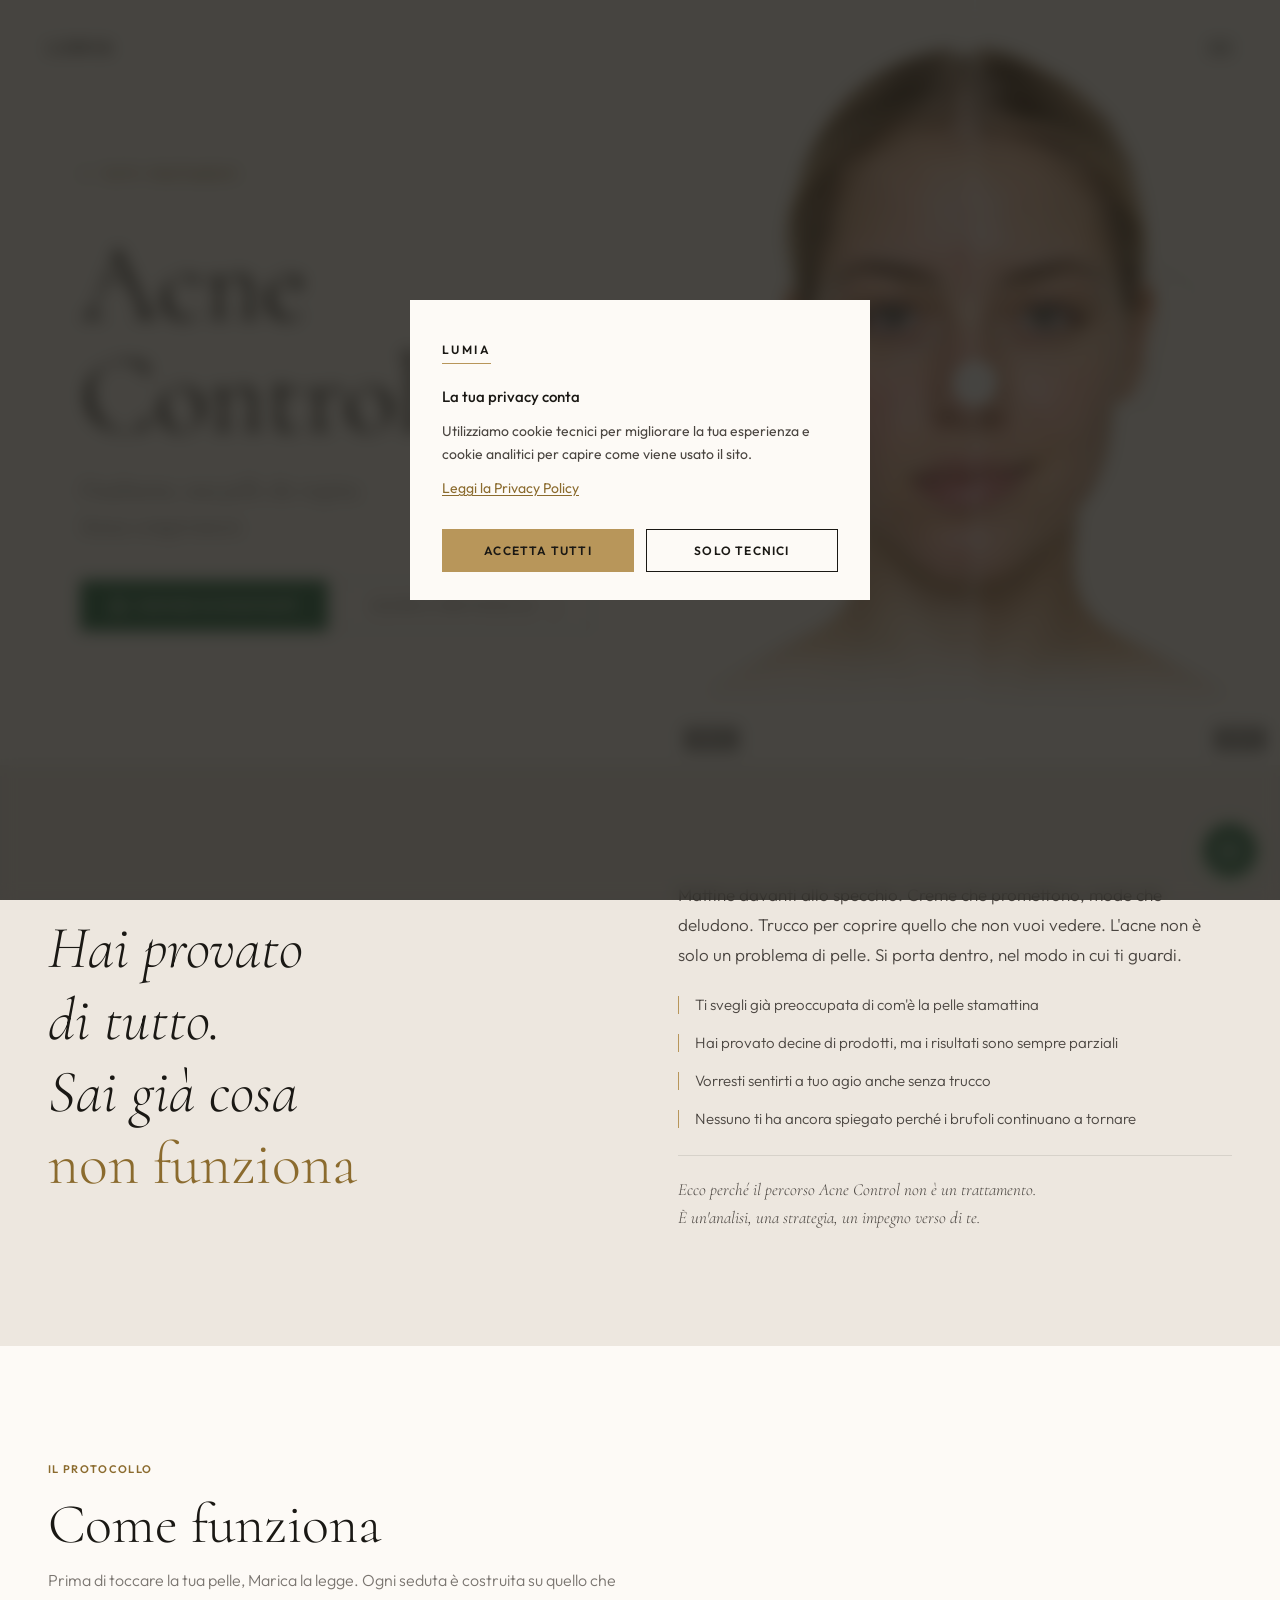
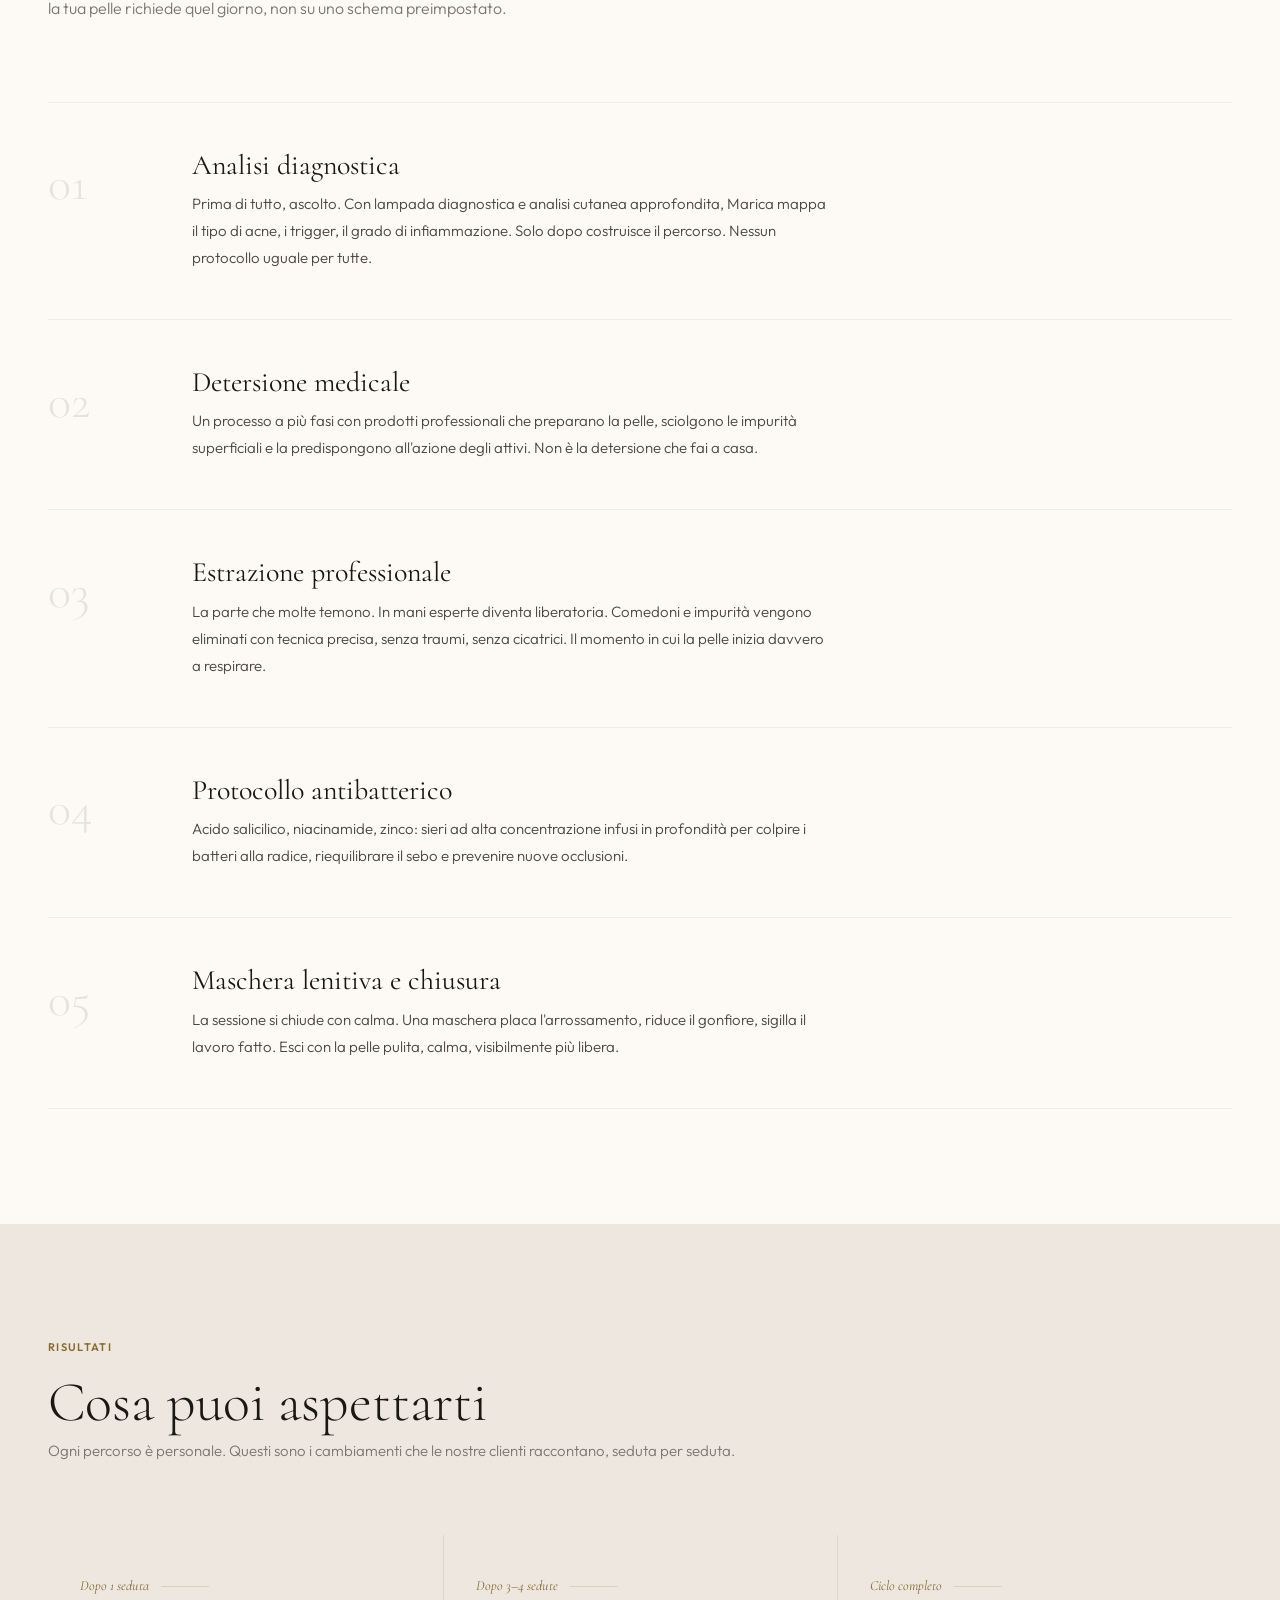
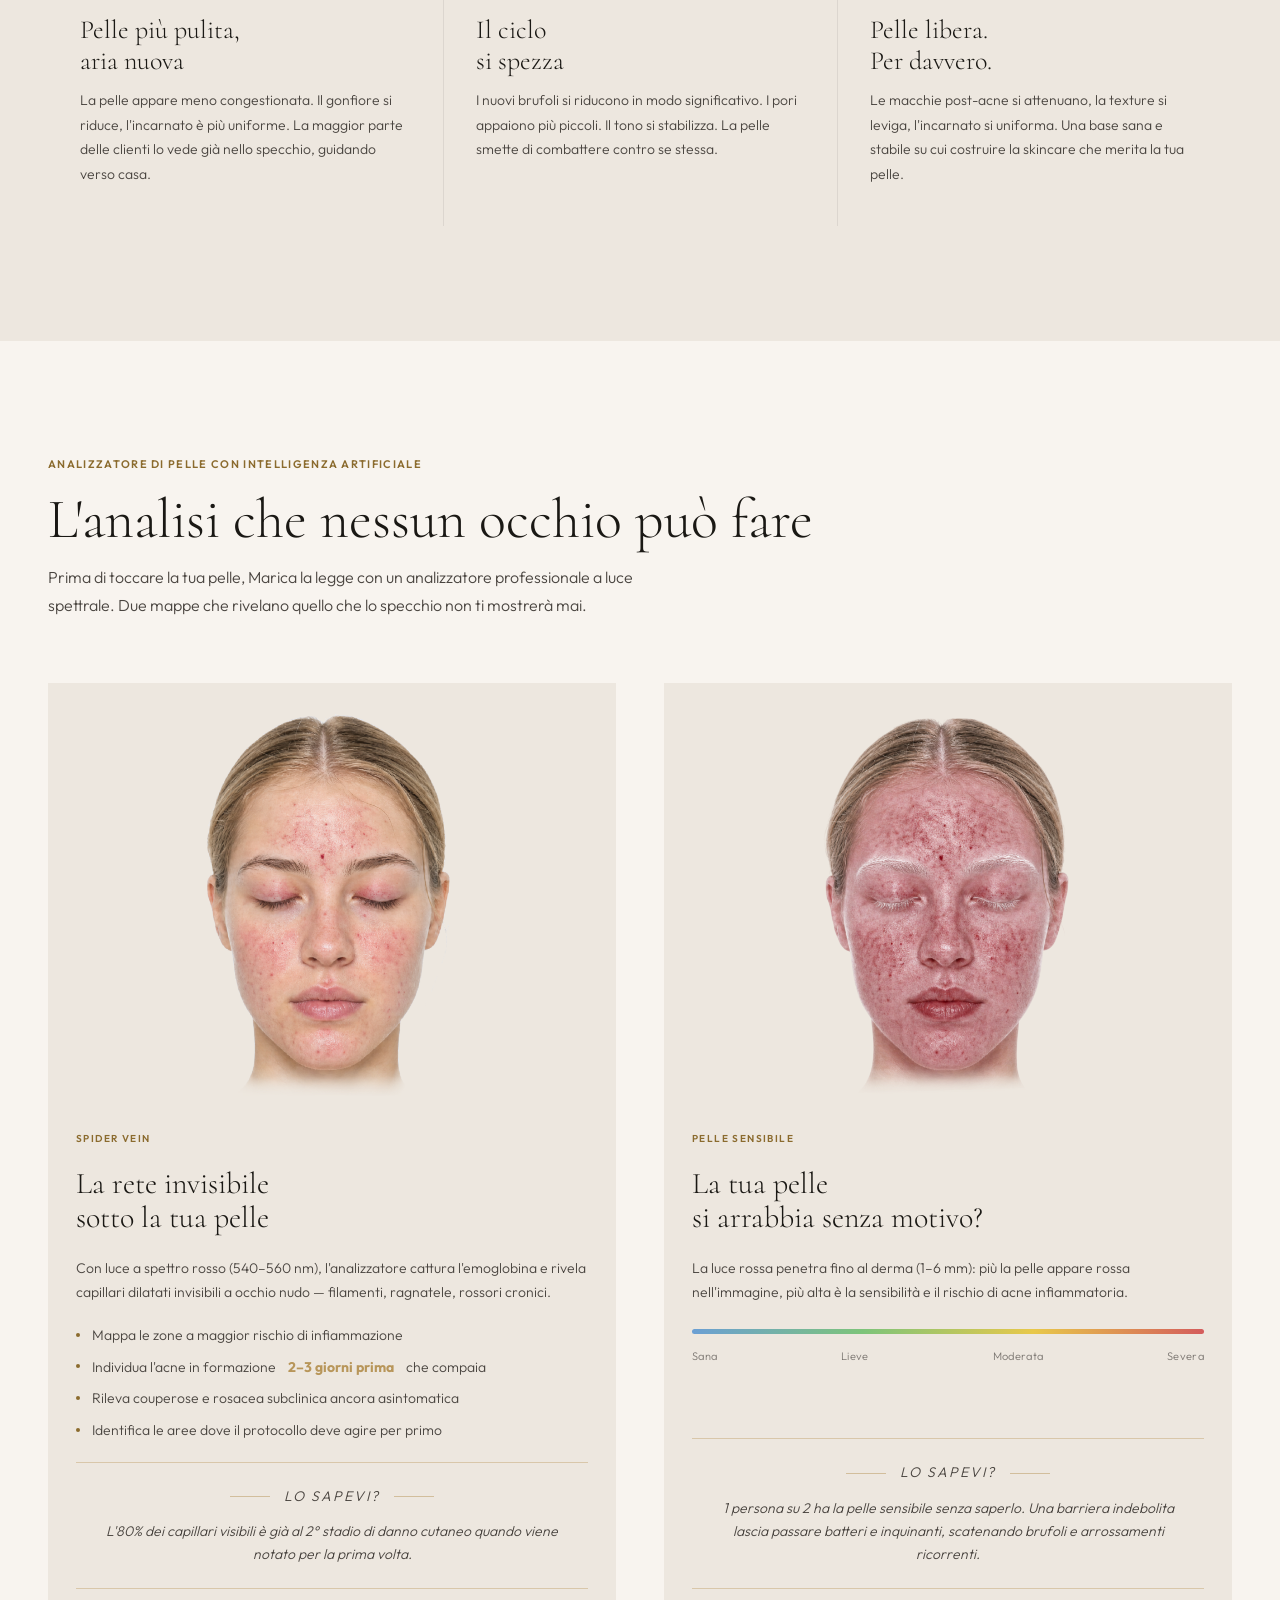
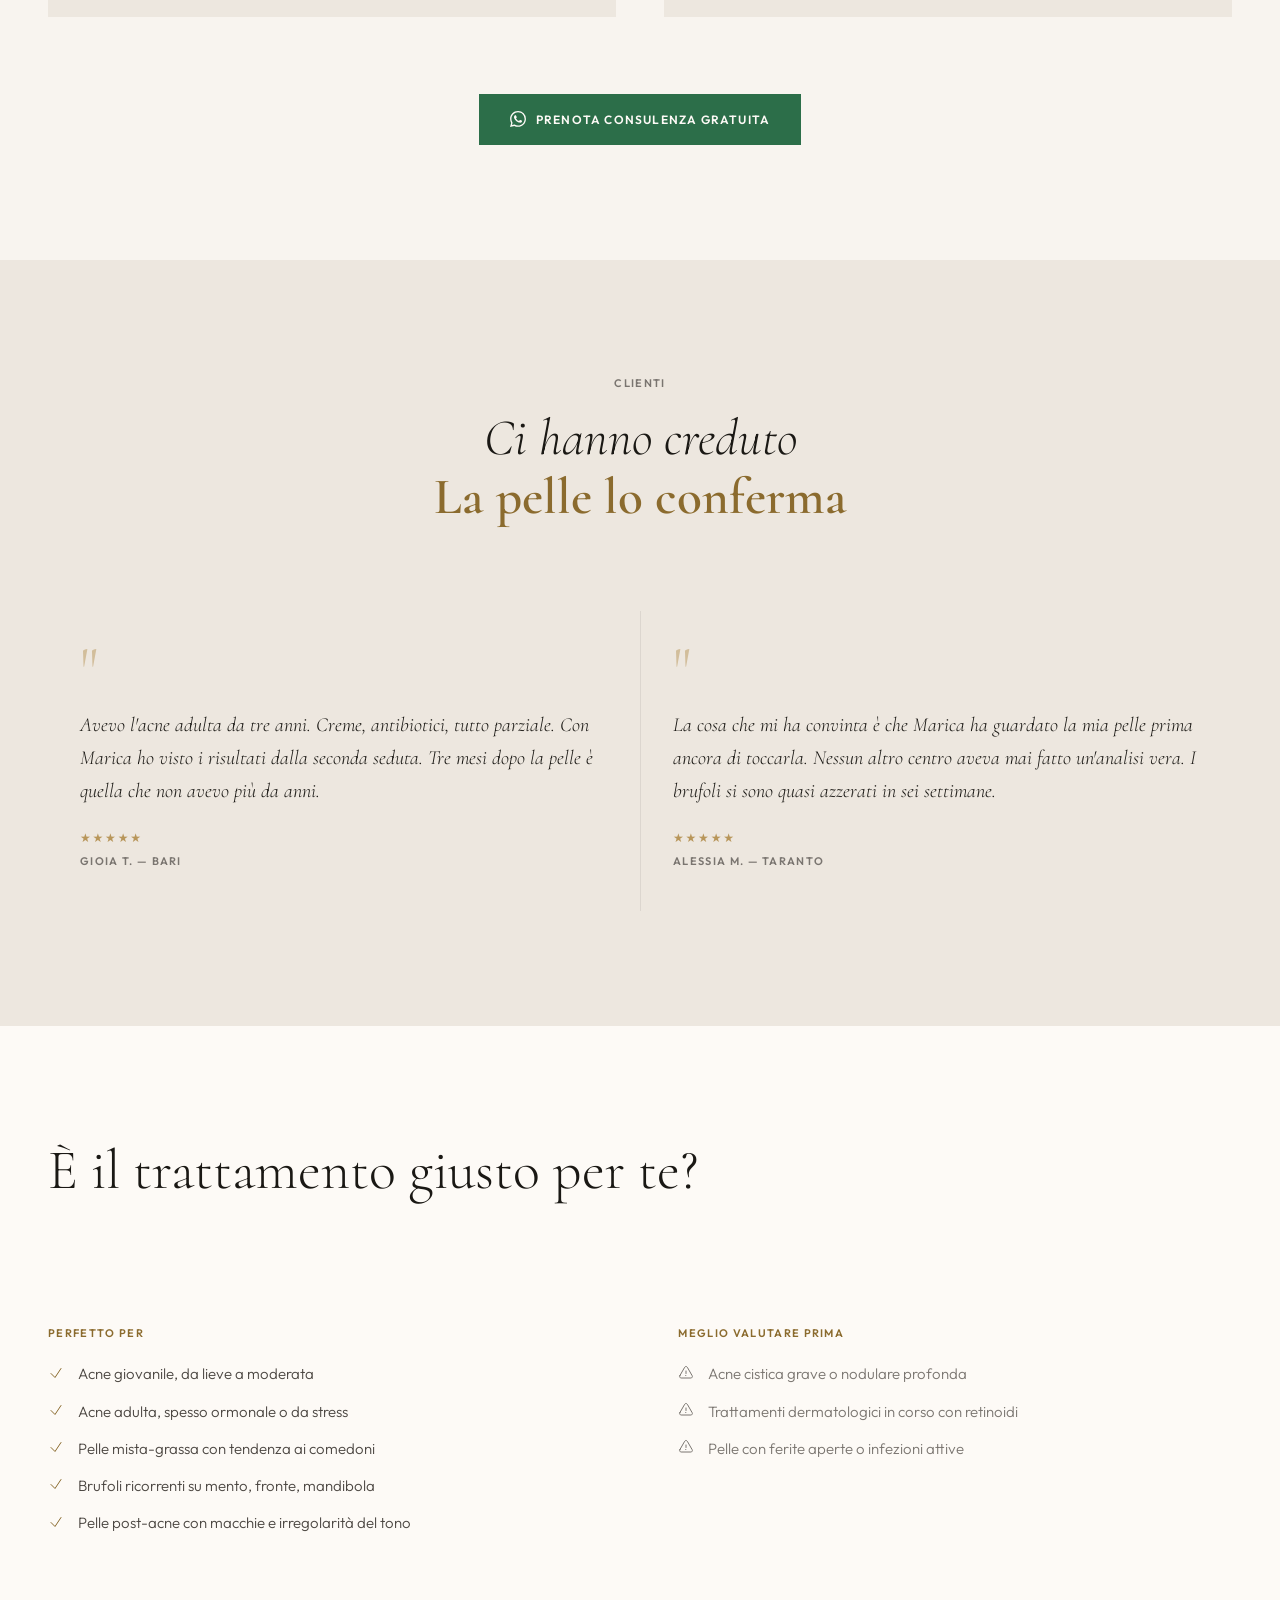
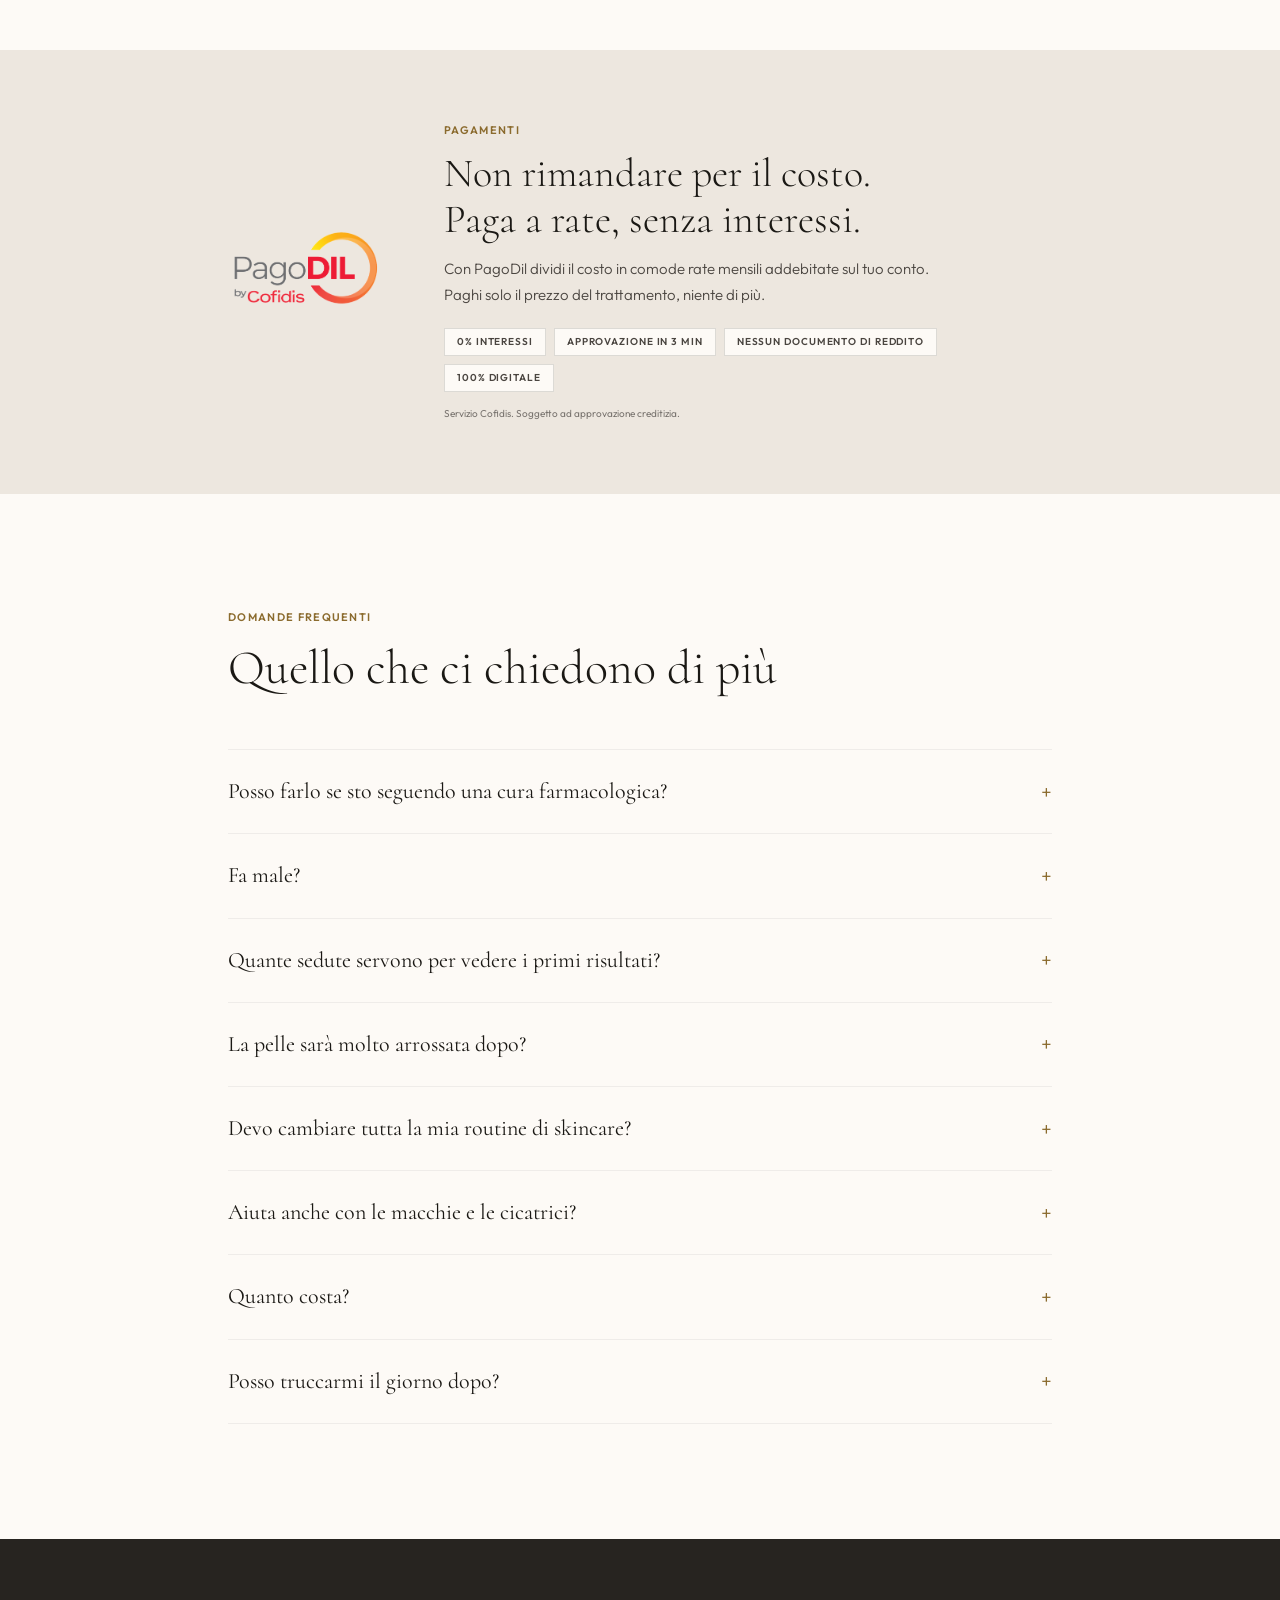
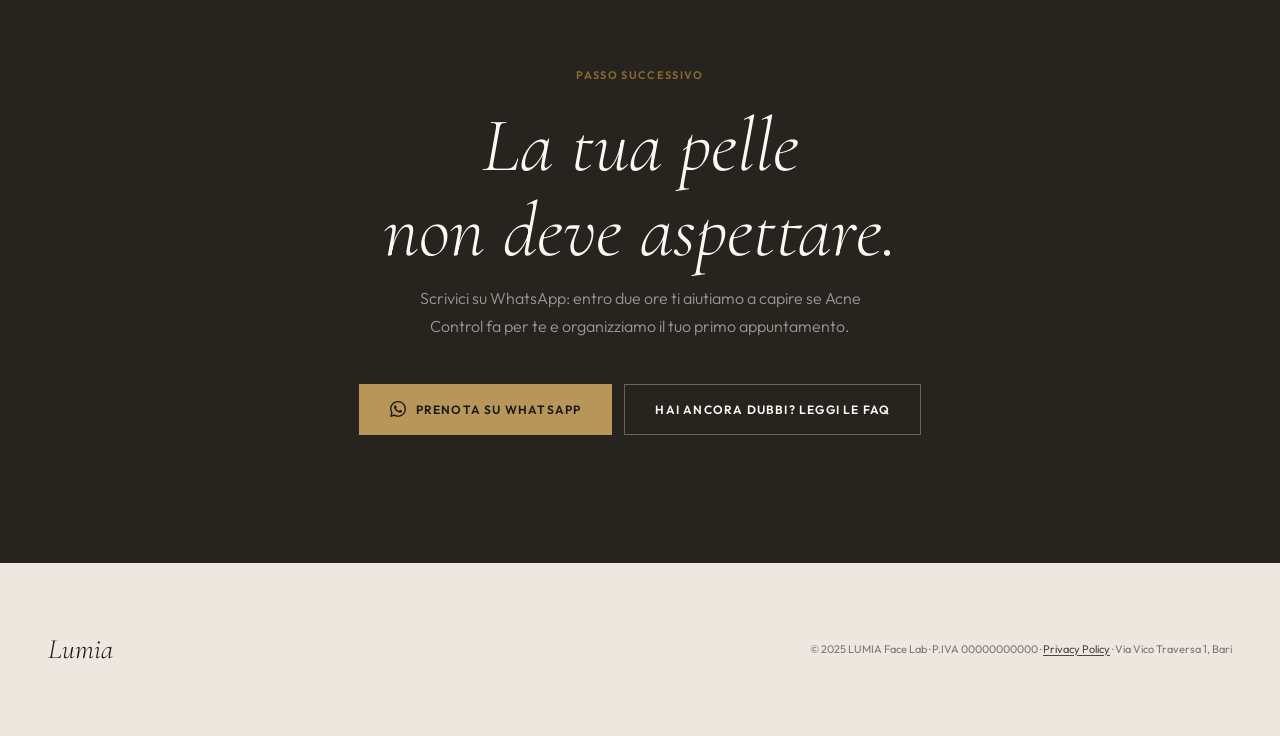
==== acne-control.html @ 81811533 "Initial commit — sito bySkin Bari Pagine HTML trattamenti, home e immagini produzione." ====
<!DOCTYPE html>
<html lang="it">
<head>
  <meta charset="UTF-8">
  <meta name="viewport" content="width=device-width, initial-scale=1.0">
  <title>Acne Control — LUMIA Face Lab · Bari</title>
  <meta name="description" content="Il protocollo Acne Control di LUMIA Face Lab a Bari: analisi diagnostica, pulizia medicale profonda, protocollo antibatterico personalizzato. Risultati visibili dalla prima seduta.">

  <link rel="preconnect" href="https://fonts.googleapis.com">
  <link rel="preconnect" href="https://fonts.gstatic.com" crossorigin>
  <link href="https://fonts.googleapis.com/css2?family=Cormorant:ital,wght@0,300;0,400;0,600;1,300;1,400;1,600&family=Outfit:wght@300;400;500;600&display=swap" rel="stylesheet">

  <style>
  :root {
    --gold:       #B8965A;
    --gold-deep:  #8B6B2E;
    --gold-pale:  #E8D5B0;
    --gold-mist:  rgba(184,150,90,.08);
    --cream:      #F8F4EF;
    --cream-warm: #EDE7DF;
    --surface:    #FDFAF6;
    --ink:        #1A1814;
    --ink-soft:   #4A4540;
    --ink-muted:  #7A7570;
    --dark:       #272420;
    --dark-lift:  #302C28;
    --f-display: 'Cormorant', Georgia, 'Times New Roman', serif;
    --f-body:    'Outfit', system-ui, -apple-system, sans-serif;
    --ease:     cubic-bezier(.16,1,.3,1);
    --fast:     180ms;
    --base:     380ms;
    --slow:     680ms;
    --max-w:  1400px;
    --pad-x:  clamp(1.25rem, 5vw, 3rem);
    --pad-y:  clamp(4rem, 9vw, 8rem);
  }

  *, *::before, *::after { margin:0; padding:0; box-sizing:border-box; }
  html { scroll-behavior: smooth; font-optical-sizing: auto; }
  body {
    font-family: var(--f-body);
    font-weight: 400;
    color: var(--ink);
    background: var(--cream);
    line-height: 1.6;
    overflow-x: hidden;
    -webkit-font-smoothing: antialiased;
  }
  body.no-scroll { overflow: hidden; }
  img { max-width: 100%; display: block; }
  a   { color: inherit; text-decoration: none; }
  button { font-family: inherit; cursor: pointer; border: none; background: none; }
  h1,h2,h3,h4 { font-family: var(--f-display); font-weight: 300; line-height: 1.05; text-wrap: balance; }

  .label {
    font-family: var(--f-body);
    font-size: .6875rem; font-weight: 600;
    letter-spacing: .12em; text-transform: uppercase;
    color: var(--ink-muted);
  }
  .label--gold { color: var(--gold-deep); }

  .container { width: 100%; max-width: var(--max-w); margin: 0 auto; padding: 0 var(--pad-x); }
  .container--narrow { max-width: 920px; }
  .section { padding: var(--pad-y) 0; }

  /* BUTTONS */
  .btn {
    display: inline-flex; align-items: center; gap: .625rem;
    font-family: var(--f-body); font-size: .75rem; font-weight: 600;
    letter-spacing: .1em; text-transform: uppercase;
    padding: .9375rem 1.875rem;
    cursor: pointer; white-space: nowrap;
    transition: background var(--base) var(--ease), color var(--base) var(--ease),
      border-color var(--base) var(--ease), transform var(--fast);
  }
  .btn:active { transform: scale(.97); }
  .btn--primary { background: var(--gold); color: var(--ink); border: 1px solid var(--gold); }
  .btn--primary:hover { background: var(--gold-deep); border-color: var(--gold-deep); }
  .btn--forest { background: #2c6e49; color: var(--surface); border: 1px solid #2c6e49; }
  .btn--forest:hover { background: #243830; border-color: #243830; }
  .btn--outline { background: transparent; color: var(--ink); border: 1px solid var(--ink); }
  .btn--outline:hover { background: var(--ink); color: var(--surface); }
  .btn--ghost-dark { background: transparent; color: var(--surface); border: 1px solid rgba(253,250,246,.3); }
  .btn--ghost-dark:hover { border-color: var(--surface); background: rgba(253,250,246,.1); }
  .btn--text { background: none; border: 1px solid rgba(26,24,20,.18); color: var(--ink-muted); }
  .btn--text:hover { color: var(--ink); border-color: rgba(26,24,20,.35); }
  .btn--text svg { stroke: currentColor; fill: none; }
  .btn svg { width: 1rem; height: 1rem; flex-shrink: 0; fill: currentColor; }

  /* SKIP LINK */
  .skip-link {
    position: absolute; top: -100%; left: 1rem;
    background: var(--ink); color: var(--surface);
    padding: .5rem 1rem; font-size: .875rem;
    z-index: 9999; transition: top var(--fast);
  }
  .skip-link:focus { top: 1rem; }

  /* COOKIE */
  .cookie-overlay {
    position: fixed; inset: 0;
    background: rgba(26,24,20,.8);
    backdrop-filter: blur(8px); -webkit-backdrop-filter: blur(8px);
    z-index: 99999;
    display: flex; align-items: flex-end; justify-content: center;
    padding: 1.5rem;
    transition: opacity var(--slow) var(--ease), visibility var(--slow);
  }
  @media (min-width: 640px) { .cookie-overlay { align-items: center; } }
  .cookie-overlay.hidden { opacity: 0; visibility: hidden; pointer-events: none; }
  .cookie-modal {
    background: var(--surface); max-width: 460px; width: 100%;
    padding: 2.25rem 2rem 1.75rem;
    animation: slideUp .5s var(--ease) both;
  }
  @keyframes slideUp {
    from { opacity:0; transform:translateY(1.5rem); }
    to   { opacity:1; transform:translateY(0); }
  }
  .cookie-modal-brand {
    font-family: var(--f-body); font-size: .75rem; font-weight: 600;
    letter-spacing: .2em; text-transform: uppercase;
    display: inline-block; border-bottom: 1px solid var(--gold);
    padding-bottom: .25rem; margin-bottom: 1.25rem;
  }
  .cookie-modal p { font-size: .875rem; color: var(--ink-soft); line-height: 1.7; margin-bottom: .625rem; }
  .cookie-modal a { color: var(--gold-deep); text-decoration: underline; text-underline-offset: 2px; }
  .cookie-actions { display: flex; gap: .75rem; margin-top: 1.75rem; }
  .cookie-actions .btn { flex: 1; justify-content: center; padding: .8125rem 1rem; }

  /* NAV */
  .site-nav {
    position: fixed; top: 0; left: 0; right: 0; z-index: 900;
    padding: 1.75rem 0;
    transition: background var(--base) var(--ease), padding var(--base) var(--ease), box-shadow var(--base) var(--ease);
  }
  .site-nav.scrolled {
    background: rgba(248,244,239,.96);
    backdrop-filter: blur(14px); -webkit-backdrop-filter: blur(14px);
    padding: 1.125rem 0;
    box-shadow: 0 1px 0 rgba(26,24,20,.07);
  }
  .nav-inner { display: flex; align-items: center; justify-content: space-between; }
  .nav-logo {
    font-family: var(--f-body); font-size: 1rem; font-weight: 600;
    letter-spacing: .22em; text-transform: uppercase; color: var(--ink);
    transition: opacity var(--fast);
  }
  .nav-logo:hover { opacity: .65; }
  .nav-toggle {
    display: flex; flex-direction: column; justify-content: center;
    gap: 5px; width: 2.5rem; height: 2.5rem;
    padding: .5rem; margin-right: -.5rem;
    -webkit-tap-highlight-color: transparent;
  }
  .nav-toggle span {
    display: block; width: 1.5rem; height: 1.5px; background: var(--ink);
    transition: transform var(--base) var(--ease), opacity var(--fast);
    transform-origin: center;
  }
  .nav-toggle[aria-expanded="true"] span:nth-child(1) { transform: translateY(6.5px) rotate(45deg); }
  .nav-toggle[aria-expanded="true"] span:nth-child(2) { opacity:0; transform: scaleX(0); }
  .nav-toggle[aria-expanded="true"] span:nth-child(3) { transform: translateY(-6.5px) rotate(-45deg); }

  .nav-menu {
    position: fixed; inset: 0; background: var(--dark); z-index: 800;
    display: flex; flex-direction: column; justify-content: center;
    padding: var(--pad-x);
    opacity: 0; visibility: hidden; pointer-events: none;
    transition: opacity var(--base) var(--ease), visibility var(--base);
  }
  .nav-menu.open { opacity: 1; visibility: visible; pointer-events: auto; }
  .nav-menu-list {
    list-style: none; display: flex; flex-direction: column;
    gap: clamp(1rem, 3vh, 1.75rem); margin-bottom: clamp(2rem, 5vh, 3rem);
  }
  .nav-menu-list a {
    font-family: var(--f-display); font-size: clamp(2.25rem, 7vw, 4rem);
    font-weight: 300; font-style: italic; color: var(--surface);
    transition: color var(--fast); display: inline-block;
  }
  .nav-menu-list a:hover { color: var(--gold); }
  .nav-menu-footer { display: flex; flex-direction: column; gap: 1rem; }
  .nav-contact-info { font-size: .75rem; color: rgba(253,250,246,.45); letter-spacing: .05em; }

  /* ── HERO ── */
  .treatment-hero {
    display: grid; grid-template-columns: 1fr;
    min-height: 100svh;
  }
  @media (min-width: 900px) {
    .treatment-hero { grid-template-columns: 1fr 1.3fr; min-height: 85svh; }
  }

  .hero-text {
    display: flex; flex-direction: column; justify-content: flex-end;
    padding: calc(5rem + var(--pad-x)) var(--pad-x) clamp(3rem, 7vw, 5rem);
    background: var(--cream);
  }
  @media (min-width: 900px) {
    .hero-text {
      justify-content: center;
      padding: 7rem clamp(2rem, 6vw, 5rem) 5rem clamp(2rem, 7vw, 5rem);
    }
  }

  .hero-back {
    display: inline-flex; align-items: center; gap: .5rem;
    font-size: .6875rem; font-weight: 600; letter-spacing: .1em; text-transform: uppercase;
    color: var(--gold-deep); margin-bottom: clamp(2rem, 5vh, 3.5rem);
    transition: gap var(--base) var(--ease);
  }
  .hero-back:hover { gap: .875rem; }
  .hero-back svg { width: .875rem; height: .875rem; }

  .hero-num {
    font-family: var(--f-display); font-size: clamp(5rem, 12vw, 9rem);
    font-weight: 300; color: rgba(26,24,20,.04); line-height: 1;
    margin-bottom: -.5rem; margin-left: -.08em;
    user-select: none; pointer-events: none;
  }

  .hero-tag {
    font-size: .6875rem; font-weight: 600; letter-spacing: .12em; text-transform: uppercase;
    color: var(--gold-deep); margin-bottom: .875rem;
  }

  .hero-title {
    font-family: var(--f-display); font-size: clamp(3.5rem, 9vw, 7rem);
    font-weight: 300; color: var(--ink); line-height: 1; margin-bottom: 1.25rem;
  }

  .hero-tagline {
    font-family: var(--f-display); font-size: clamp(1.125rem, 2.5vw, 1.5rem);
    font-weight: 300; font-style: italic; color: var(--ink-soft);
    line-height: 1.5; max-width: 36ch; margin-bottom: 2.25rem;
  }

  .hero-actions { display: flex; gap: .75rem; flex-wrap: wrap; align-items: center; }
  @media (min-width: 480px) { .hero-actions { flex-wrap: nowrap; } }

  .hero-img { position: relative; overflow: hidden; min-height: 55vw; background: var(--cream); }
  @media (min-width: 900px) { .hero-img { min-height: unset; } }

  /* ── BEFORE/AFTER SLIDER ── */
  .ba-slider {
    position: absolute; inset: 0;
    overflow: hidden; cursor: col-resize;
    user-select: none; -webkit-user-select: none;
  }
  .ba-img {
    position: absolute; top: 0; bottom: 0; left: 0;
    width: 100%; height: 100%;
    object-fit: cover; object-position: center center;
    pointer-events: none; display: block;
  }
  .ba-after-wrap {
    position: absolute; top: 0; right: 0; bottom: 0;
    left: 50%; overflow: hidden; z-index: 2;
  }
  .ba-after-img {
    position: absolute; top: 0; right: 0; bottom: 0;
    height: 100%; width: var(--ba-w, 100%);
    object-fit: cover; object-position: center center;
    pointer-events: none; display: block; max-width: none;
  }
  .ba-handle {
    position: absolute; top: 0; bottom: 0; left: 50%;
    transform: translateX(-50%);
    width: 2px; background: white; z-index: 3;
    display: flex; align-items: center; justify-content: center;
  }
  .ba-handle-btn {
    width: 44px; height: 44px; background: white; border-radius: 50%;
    display: flex; align-items: center; justify-content: center;
    box-shadow: 0 2px 10px rgba(0,0,0,.25); gap: 1px; flex-shrink: 0;
  }
  .ba-handle-btn svg { width: 13px; height: 13px; color: var(--ink); stroke: currentColor; fill: none; }
  .ba-labels {
    position: absolute; bottom: 14px; left: 0; right: 0;
    display: flex; justify-content: space-between;
    padding: 0 14px; z-index: 4; pointer-events: none;
  }
  .ba-label {
    font-family: var(--f-body); font-size: .625rem; font-weight: 600;
    letter-spacing: .12em; text-transform: uppercase;
    color: white; background: rgba(26,24,20,.45);
    padding: 4px 9px; backdrop-filter: blur(4px);
  }

  /* ── EMPATIA ── */
  .empatia { background: var(--cream-warm); padding: var(--pad-y) 0; }
  .empatia-inner {
    display: grid; grid-template-columns: 1fr;
    gap: clamp(2.5rem, 6vw, 5rem); align-items: center;
  }
  @media (min-width: 900px) { .empatia-inner { grid-template-columns: 1fr 1fr; } }

  .empatia-quote {
    font-family: var(--f-display); font-size: clamp(2rem, 5vw, 3.75rem);
    font-weight: 300; font-style: italic; color: var(--ink); line-height: 1.2;
  }
  .empatia-quote em { font-style: normal; color: var(--gold-deep); }

  .empatia-right { display: flex; flex-direction: column; gap: 1.5rem; }

  .empatia-intro {
    font-size: 1.0625rem; font-weight: 300;
    color: var(--ink-soft); line-height: 1.75;
  }

  .empatia-list { list-style: none; display: flex; flex-direction: column; gap: .875rem; }
  .empatia-list li {
    display: flex; align-items: flex-start; gap: 1rem;
    font-size: .9375rem; font-weight: 300; color: var(--ink-soft); line-height: 1.6;
  }
  .empatia-list li::before {
    content: ''; flex-shrink: 0; width: 1px; height: 1.2em;
    background: var(--gold); margin-top: .2em;
  }

  .empatia-bridge {
    font-family: var(--f-display); font-size: 1.0625rem;
    font-weight: 300; font-style: italic; color: var(--ink-soft);
    padding-top: 1.25rem; border-top: 1px solid rgba(26,24,20,.1);
  }

  /* ── PROTOCOLLO ── */
  .protocollo { background: var(--surface); padding: var(--pad-y) 0; }

  .proto-header { margin-bottom: clamp(3rem, 7vw, 5rem); }
  .proto-title {
    font-family: var(--f-display); font-size: clamp(2rem, 5vw, 3.5rem);
    font-weight: 300; color: var(--ink); margin-bottom: .75rem;
  }
  .proto-sub { font-size: 1rem; font-weight: 300; color: var(--ink-muted); max-width: 52ch; line-height: 1.75; }

  .steps { display: flex; flex-direction: column; }

  .step {
    display: grid; grid-template-columns: 4rem 1fr; gap: 0 2rem;
    padding: clamp(2rem, 4vw, 3rem) 0;
    border-top: 1px solid rgba(26,24,20,.06);
  }
  @media (min-width: 768px) { .step { grid-template-columns: 6rem 1fr; gap: 0 3rem; } }
  .step:last-child { border-bottom: 1px solid rgba(26,24,20,.06); }

  .step-num {
    font-family: var(--f-display); font-size: clamp(2rem, 4vw, 3rem);
    font-weight: 300; color: rgba(26,24,20,.1); line-height: 1; padding-top: .2em;
  }

  .step-name {
    font-family: var(--f-display); font-size: clamp(1.25rem, 2.5vw, 1.75rem);
    font-weight: 400; color: var(--ink); margin-bottom: .625rem;
  }

  .step-desc {
    font-size: .9375rem; font-weight: 300; color: var(--ink-soft);
    line-height: 1.8; max-width: 64ch;
  }

  /* ── RISULTATI ── */
  .risultati { background: var(--cream-warm); padding: var(--pad-y) 0; }

  .risultati-header { margin-bottom: clamp(2.5rem, 6vw, 4.5rem); }
  .risultati-title {
    font-family: var(--f-display); font-size: clamp(2rem, 5vw, 3.5rem);
    font-weight: 300; color: var(--ink); margin-bottom: .5rem;
  }
  .risultati-sub { font-size: .9375rem; font-weight: 300; color: var(--ink-muted); }

  .timeline { display: grid; grid-template-columns: 1fr; }
  @media (min-width: 640px) { .timeline { grid-template-columns: repeat(3, 1fr); } }

  .timeline-item { padding: 2.5rem 2rem; }
  @media (min-width: 640px) {
    .timeline-item + .timeline-item { border-left: 1px solid rgba(26,24,20,.08); }
  }

  .timeline-marker {
    font-family: var(--f-display); font-size: .875rem; font-weight: 400; font-style: italic;
    color: var(--gold-deep); margin-bottom: 1rem;
    display: flex; align-items: center; gap: .75rem;
  }
  .timeline-marker::after {
    content: ''; flex: 1; height: 1px; background: var(--gold); opacity: .3; max-width: 3rem;
  }

  .timeline-heading {
    font-family: var(--f-display); font-size: clamp(1.25rem, 2.5vw, 1.625rem);
    font-weight: 300; color: var(--ink); margin-bottom: .75rem; line-height: 1.2;
  }

  .timeline-desc { font-size: .875rem; font-weight: 300; color: var(--ink-soft); line-height: 1.75; }

  /* ── PER CHI È ── */
  .per-chi { background: var(--surface); padding: var(--pad-y) 0; }

  .per-chi-inner { display: grid; grid-template-columns: 1fr; gap: clamp(2.5rem, 6vw, 5rem); }
  @media (min-width: 768px) { .per-chi-inner { grid-template-columns: 1fr 1fr; } }

  .per-chi-title {
    font-family: var(--f-display); font-size: clamp(2rem, 5vw, 3.5rem);
    font-weight: 300; color: var(--ink); margin-bottom: clamp(2rem, 4vw, 3rem);
    grid-column: 1 / -1;
  }

  .per-chi-col-label {
    font-size: .6875rem; font-weight: 600; letter-spacing: .12em; text-transform: uppercase;
    color: var(--gold-deep); margin-bottom: 1.25rem;
  }

  .per-chi-list { list-style: none; display: flex; flex-direction: column; gap: .875rem; }
  .per-chi-list li {
    display: flex; align-items: flex-start; gap: .875rem;
    font-size: .9375rem; font-weight: 300; color: var(--ink-soft); line-height: 1.55;
  }
  .per-chi-list li svg { width: 1rem; height: 1rem; flex-shrink: 0; margin-top: .15em; color: var(--gold-deep); }
  .per-chi-list li.caution svg { color: var(--ink-muted); }
  .per-chi-list li.caution { color: var(--ink-muted); }

  .per-chi-note {
    grid-column: 1 / -1;
    font-size: .8125rem; font-weight: 300; color: var(--ink-muted); line-height: 1.7;
    padding: 1.25rem 1.5rem;
    border-left: 2px solid rgba(184,150,90,.35);
    background: var(--gold-mist);
  }

  /* ── CTA FINALE ── */
  .cta-finale { background: var(--dark); padding: clamp(5rem, 10vw, 9rem) 0; text-align: center; }

  .cta-finale-label { color: var(--gold-deep); margin-bottom: 1.25rem; }

  .cta-finale-title {
    font-family: var(--f-display); font-size: clamp(2.25rem, 6vw, 5rem);
    font-weight: 300; font-style: italic; color: var(--surface);
    line-height: 1.1; margin-bottom: .75rem;
  }

  .cta-finale-sub {
    font-size: 1rem; font-weight: 300; color: rgba(253,250,246,.55);
    max-width: 44ch; margin: 0 auto 2.75rem; line-height: 1.7;
  }

  .cta-finale-actions { display: flex; gap: .75rem; justify-content: center; flex-wrap: wrap; }

  /* ── FOOTER ── */
  .site-footer { background: var(--cream-warm); padding: clamp(2.5rem, 5vw, 4rem) 0; }
  .footer-inner {
    display: flex; flex-direction: column; gap: 1.5rem; align-items: flex-start;
  }
  @media (min-width: 640px) {
    .footer-inner { flex-direction: row; justify-content: space-between; align-items: center; }
  }
  .footer-brand {
    font-family: var(--f-display); font-size: 1.75rem;
    font-weight: 300; font-style: italic; color: var(--ink);
  }
  .footer-legal { font-size: .6875rem; color: var(--ink-muted); }
  .footer-legal a { color: var(--ink-soft); text-decoration: underline; text-underline-offset: 2px; }
  .footer-legal a:hover { color: var(--ink); }

  /* ── WHATSAPP FAB ── */
  .whatsapp-fab {
    position: fixed; bottom: 1.5rem; right: 1.5rem; z-index: 800;
    width: 3.25rem; height: 3.25rem; background: #2c6e49; border-radius: 50%;
    display: flex; align-items: center; justify-content: center;
    box-shadow: 0 4px 16px rgba(37,211,102,.28);
    transition: transform var(--fast), box-shadow var(--fast);
    -webkit-tap-highlight-color: transparent;
  }
  .whatsapp-fab:hover { transform: scale(1.08); box-shadow: 0 6px 22px rgba(37,211,102,.38); }
  .whatsapp-fab:active { transform: scale(.94); }
  .whatsapp-fab svg { width: 1.5rem; height: 1.5rem; fill: #fff; }

  /* ── MARICA STRIP ── */
  .marica-strip { background: var(--cream); padding: var(--pad-y) 0; }

  .marica-inner {
    display: grid; grid-template-columns: 1fr;
    gap: clamp(2.5rem, 6vw, 5rem); align-items: center;
  }
  @media (min-width: 768px) { .marica-inner { grid-template-columns: 1fr 1fr; } }

  .marica-quote {
    font-family: var(--f-display);
    font-size: clamp(1.5rem, 3.5vw, 2.5rem);
    font-weight: 300; font-style: italic;
    color: var(--ink); line-height: 1.35;
    margin: 1.25rem 0 1rem;
  }

  .marica-sig {
    font-size: .8125rem; font-weight: 400;
    letter-spacing: .08em; color: var(--gold-deep);
  }

  .marica-creds {
    display: flex; flex-direction: column; gap: 2rem;
    border-left: 1px solid rgba(184,150,90,.35);
    padding-left: clamp(1.5rem, 4vw, 3rem);
  }

  .marica-cred-num {
    display: block;
    font-family: var(--f-display);
    font-size: clamp(2.5rem, 5vw, 4rem);
    font-weight: 300; color: var(--gold-deep);
    line-height: 1;
  }

  .marica-cred-label {
    display: block;
    font-size: .8125rem; font-weight: 400;
    color: var(--ink-muted);
    margin-top: .375rem; line-height: 1.5;
    max-width: 22ch;
  }

  /* ── ANALISI AI (dentro marica-strip) ── */
  .analisi-divider {
    height: 1px; background: rgba(26,24,20,.08);
    margin: clamp(3rem,6vw,5rem) 0;
  }

  .analisi-header { margin-bottom: clamp(2.5rem, 5vw, 4rem); }

  .analisi-intro {
    font-size: 1rem; font-weight: 300;
    color: var(--ink-soft);
    max-width: 54ch; line-height: 1.75; margin-top: .875rem;
  }

  .analisi-grid {
    display: grid; grid-template-columns: 1fr;
    gap: clamp(2rem, 5vw, 3rem);
  }
  @media (min-width: 768px) { .analisi-grid { grid-template-columns: 1fr 1fr; } }

  .analisi-card {
    background: var(--cream-warm);
    display: flex; flex-direction: column;
  }

  .analisi-img-wrap { overflow: hidden; padding: 1.5rem 1.5rem 0; }
  .analisi-img-wrap img {
    width: auto; max-width: 100%; max-height: 400px;
    height: auto; display: block; margin: 0 auto;
  }

  .analisi-card-body {
    padding: 1.5rem 1.75rem 1.75rem;
    display: flex; flex-direction: column; gap: 1.25rem;
    flex: 1;
  }

  .analisi-badge {
    font-size: .625rem; font-weight: 600;
    letter-spacing: .14em; text-transform: uppercase;
    color: var(--gold-deep);
  }

  .analisi-card-title {
    font-family: var(--f-display);
    font-size: clamp(1.375rem, 2.5vw, 1.875rem);
    font-weight: 300; color: var(--ink); line-height: 1.15;
  }

  .analisi-card-lead {
    font-size: .875rem; font-weight: 300;
    color: var(--ink-soft); line-height: 1.75;
  }

  .analisi-points {
    list-style: none; display: flex; flex-direction: column; gap: .625rem;
  }
  .analisi-points li {
    display: flex; align-items: flex-start; gap: .75rem;
    font-size: .875rem; font-weight: 300;
    color: var(--ink-soft); line-height: 1.55;
  }
  .analisi-points li::before {
    content: ''; flex-shrink: 0; width: 4px; height: 4px;
    background: var(--gold-deep); border-radius: 50%; margin-top: .55em;
  }

  .analisi-highlight {
    text-align: center;
    padding: 1.375rem 1.25rem;
    border-top: 1px solid rgba(184,150,90,.4);
    border-bottom: 1px solid rgba(184,150,90,.4);
    margin-top: auto;
  }
  .analisi-highlight-eyebrow {
    display: flex; align-items: center; justify-content: center; gap: .875rem;
    font-size: .625rem; font-weight: 600; letter-spacing: .14em;
    text-transform: uppercase; color: var(--gold-deep); margin-bottom: .75rem;
  }
  .analisi-highlight-eyebrow::before,
  .analisi-highlight-eyebrow::after {
    content: ''; flex: 1; max-width: 2.5rem;
    height: 1px; background: var(--gold); opacity: .5;
  }
  .analisi-highlight p {
    font-size: .875rem; font-weight: 300; font-style: italic;
    color: var(--ink-soft); line-height: 1.65;
  }

  .analisi-scale { margin: .25rem 0; }
  .analisi-scale-gradient {
    height: 5px;
    background: linear-gradient(to right, #6B9FD4, #7DC47A, #E8C84A, #D45C5C);
    border-radius: 2.5px; margin-bottom: .875rem;
  }
  .analisi-scale-labels {
    display: flex; justify-content: space-between;
    font-size: .6875rem; font-weight: 300;
    color: var(--ink-muted); letter-spacing: .03em;
  }

  .analisi-cta-wrap {
    display: flex; justify-content: center;
    margin-top: clamp(3rem, 6vw, 5rem);
  }

  /* ── TESTIMONIANZE ── */
  .testi-strip { background: var(--cream-warm); padding: var(--pad-y) 0; }

  .testi-header{margin-bottom:0;}.testi-manifesto{font-family:var(--f-display);font-size:clamp(1.75rem,4vw,3.5rem);font-weight:300;font-style:italic;color:var(--ink);line-height:1.15;margin-top:1rem;}.testi-manifesto em{font-style:normal;font-weight:600;color:var(--gold-deep);}.testi-divider{display:flex;align-items:center;margin:clamp(1.5rem,3vw,2rem) 0 clamp(2rem,4vw,3.5rem);}.testi-divider-line{flex:1;height:1px;background:linear-gradient(to right,var(--gold),transparent);opacity:.4;}

  .testi-grid {
    display: grid; grid-template-columns: 1fr; gap: 0;
  }
  @media (min-width: 640px) { .testi-grid { grid-template-columns: 1fr 1fr; } }

  .testi-item { padding: 2.5rem 2rem; }
  @media (min-width: 640px) {
    .testi-item + .testi-item { border-left: 1px solid rgba(26,24,20,.08); }
  }

  .testi-mark {
    font-family: var(--f-display);
    font-size: 4rem; font-weight: 300;
    color: var(--gold); line-height: .6;
    margin-bottom: 1.25rem; opacity: .5;
  }

  .testi-text {
    font-family: var(--f-display);
    font-size: clamp(1rem, 2vw, 1.25rem);
    font-weight: 300; font-style: italic;
    color: var(--ink); line-height: 1.65;
    margin-bottom: 1.25rem;
  }

  .testi-stars { color: var(--gold); font-size: .75rem; letter-spacing: .15em; margin-bottom: .375rem; }

  .testi-author {
    font-size: .6875rem; font-weight: 600;
    letter-spacing: .12em; text-transform: uppercase;
    color: var(--ink-muted);
  }

  /* ── PAGODIL ── */
  .pagodil-strip { background: var(--cream-warm); padding: clamp(3rem, 6vw, 4.5rem) 0; }
  .pagodil-inner {
    display: grid; grid-template-columns: 1fr;
    gap: 2rem; align-items: center;
  }
  @media (min-width: 640px) { .pagodil-inner { grid-template-columns: auto 1fr; gap: 3.5rem; } }
  .pagodil-logo { max-width: 160px; height: auto; }
  .pagodil-headline {
    font-family: var(--f-display); font-size: clamp(1.625rem, 3.25vw, 2.5rem);
    font-weight: 300; color: var(--ink); line-height: 1.15; margin: .625rem 0 .875rem;
  }
  .pagodil-sub {
    font-size: .9375rem; font-weight: 300;
    color: var(--ink-soft); line-height: 1.75; max-width: 50ch; margin-bottom: 1.25rem;
  }
  .pagodil-tags { display: flex; flex-wrap: wrap; gap: .5rem; margin-bottom: .875rem; }
  .pagodil-tag {
    font-size: .625rem; font-weight: 600; letter-spacing: .09em; text-transform: uppercase;
    padding: .3125rem .75rem;
    border: 1px solid rgba(26,24,20,.14); color: var(--ink-soft); background: var(--surface);
  }
  .pagodil-fine { font-size: .625rem; color: var(--ink-muted); line-height: 1.6; }

  /* ── FAQ ── */
  .faq { background: var(--surface); padding: var(--pad-y) 0; }

  .faq-title {
    font-family: var(--f-display);
    font-size: clamp(1.75rem, 4vw, 3rem);
    font-weight: 300; color: var(--ink);
    margin: 1rem 0 clamp(2rem, 5vw, 3.5rem);
  }

  .faq-list { display: flex; flex-direction: column; }

  details.faq-item {
    border-top: 1px solid rgba(26,24,20,.06);
    padding: 1.5rem 0;
  }
  details.faq-item:last-child { border-bottom: 1px solid rgba(26,24,20,.06); }

  details.faq-item summary {
    font-family: var(--f-display);
    font-size: clamp(1.0625rem, 2vw, 1.375rem);
    font-weight: 400; color: var(--ink);
    cursor: pointer; list-style: none;
    display: flex; justify-content: space-between; align-items: center;
    gap: 1rem;
    -webkit-tap-highlight-color: transparent;
  }
  details.faq-item summary::-webkit-details-marker { display: none; }

  details.faq-item summary::after {
    content: '+';
    font-family: var(--f-body); font-size: 1.25rem;
    font-weight: 300; color: var(--gold-deep);
    flex-shrink: 0; transition: transform var(--base) var(--ease);
  }
  details.faq-item[open] summary::after { transform: rotate(45deg); }

  .faq-answer {
    font-size: .9375rem; font-weight: 300;
    color: var(--ink-soft); line-height: 1.8;
    max-width: 62ch;
    padding-top: 1rem;
  }

  /* ── SCROLL REVEAL ── */
  [data-reveal] {
    opacity: 0; transform: translateY(1.5rem);
    transition: opacity .75s var(--ease), transform .75s var(--ease);
  }
  [data-reveal="left"]  { transform: translateX(-1.5rem); }
  [data-reveal="right"] { transform: translateX(1.5rem); }
  [data-reveal].revealed { opacity:1; transform: none; }
  [data-delay="1"] { transition-delay: 80ms; }
  [data-delay="2"] { transition-delay: 160ms; }
  [data-delay="3"] { transition-delay: 240ms; }
  [data-delay="4"] { transition-delay: 320ms; }

  @media (prefers-reduced-motion: reduce) {
    *, *::before, *::after { animation-duration:.01ms !important; transition-duration:.01ms !important; }
    [data-reveal] { opacity:1; transform:none; }
  }

  .sr-only {
    position:absolute; width:1px; height:1px; padding:0; margin:-1px;
    overflow:hidden; clip:rect(0,0,0,0); white-space:nowrap; border:0;
  }
  </style>
</head>
<body class="no-scroll">

<a class="skip-link" href="#main">Vai al contenuto principale</a>

<!-- COOKIE -->
<div class="cookie-overlay" id="cookieOverlay" role="dialog" aria-modal="true" aria-labelledby="cookieTitle">
  <div class="cookie-modal">
    <span class="cookie-modal-brand">LUMIA</span>
    <p id="cookieTitle" style="font-size:.9375rem;color:var(--ink);font-weight:500;margin-bottom:.625rem;">La tua privacy conta</p>
    <p>Utilizziamo cookie tecnici per migliorare la tua esperienza e cookie analitici per capire come viene usato il sito.</p>
    <p><a href="privacy-policy.html">Leggi la Privacy Policy</a></p>
    <div class="cookie-actions">
      <button class="btn btn--primary" id="cookieAccept" type="button">Accetta tutti</button>
      <button class="btn btn--outline" id="cookieReject" type="button">Solo tecnici</button>
    </div>
  </div>
</div>

<!-- NAV -->
<header>
  <nav class="site-nav" id="siteNav" aria-label="Navigazione principale">
    <div class="container nav-inner">
      <a href="/" class="nav-logo" aria-label="LUMIA Face Lab — Homepage">LUMIA</a>
      <button class="nav-toggle" id="navToggle" aria-controls="navMenu" aria-expanded="false" aria-label="Apri menu">
        <span></span><span></span><span></span>
      </button>
    </div>
  </nav>
  <div class="nav-menu" id="navMenu" role="navigation" aria-label="Menu principale">
    <ul class="nav-menu-list">
      <li><a href="/#trattamenti" class="js-menu-link">Trattamenti</a></li>
      <li><a href="/#chi-siamo" class="js-menu-link">Chi Siamo</a></li>
      <li><a href="/#newsletter" class="js-menu-link">Newsletter</a></li>
      <li><a href="/#dove-siamo" class="js-menu-link">Dove Siamo</a></li>
    </ul>
    <div class="nav-menu-footer">
      <a href="https://wa.me/393401234567?text=Ciao,%20vorrei%20prenotare%20un%20trattamento" class="btn btn--primary" target="_blank" rel="noopener">
        <svg xmlns="http://www.w3.org/2000/svg" viewBox="0 0 24 24" aria-hidden="true"><path d="M17.472 14.382c-.297-.149-1.758-.867-2.03-.967-.273-.099-.471-.148-.67.15-.197.297-.767.966-.94 1.164-.173.199-.347.223-.644.075-.297-.15-1.255-.463-2.39-1.475-.883-.788-1.48-1.761-1.653-2.059-.173-.297-.018-.458.13-.606.134-.133.298-.347.446-.52.149-.174.198-.298.298-.497.099-.198.05-.371-.025-.52-.075-.149-.669-1.612-.916-2.207-.242-.579-.487-.5-.669-.51-.173-.008-.371-.01-.57-.01-.198 0-.52.074-.792.372-.272.297-1.04 1.016-1.04 2.479 0 1.462 1.065 2.875 1.213 3.074.149.198 2.096 3.2 5.077 4.487.709.306 1.262.489 1.694.625.712.227 1.36.195 1.871.118.571-.085 1.758-.719 2.006-1.413.248-.694.248-1.289.173-1.413-.074-.124-.272-.198-.57-.347m-5.421 7.403h-.004a9.87 9.87 0 01-5.031-1.378l-.361-.214-3.741.982.998-3.648-.235-.374a9.86 9.86 0 01-1.51-5.26c.001-5.45 4.436-9.884 9.888-9.884 2.64 0 5.122 1.03 6.988 2.898a9.825 9.825 0 012.893 6.994c-.003 5.45-4.437 9.884-9.885 9.884m8.413-18.297A11.815 11.815 0 0012.05 0C5.495 0 .16 5.335.157 11.892c0 2.096.547 4.142 1.588 5.945L.057 24l6.305-1.654a11.882 11.882 0 005.683 1.448h.005c6.554 0 11.89-5.335 11.893-11.893a11.821 11.821 0 00-3.48-8.413Z"/></svg>
        Prenota ora
      </a>
      <p class="nav-contact-info">Via Vico Traversa 1 · Bari</p>
    </div>
  </div>
</header>

<main id="main">

  <!-- HERO -->
  <section class="treatment-hero" aria-label="Acne Control — LUMIA Face Lab">

    <div class="hero-text">
      <a href="/#trattamenti" class="hero-back" data-reveal>
        <svg xmlns="http://www.w3.org/2000/svg" viewBox="0 0 24 24" fill="none" stroke="currentColor" stroke-width="1.5" aria-hidden="true"><path stroke-linecap="round" stroke-linejoin="round" d="M10.5 19.5 3 12m0 0 7.5-7.5M3 12h18"/></svg>
        Tutti i trattamenti
      </a>


      <h1 class="hero-title" data-reveal data-delay="2">Acne<br>Control</h1>
      <p class="hero-tagline" data-reveal data-delay="3">
        Finalmente, una pelle che respira.<br>Senza compromessi.
      </p>
      <div class="hero-actions" data-reveal data-delay="4">
        <a href="https://wa.me/393401234567?text=Ciao%20Marica,%20vorrei%20informazioni%20sull'Acne%20Control" class="btn btn--forest" target="_blank" rel="noopener">
          <svg xmlns="http://www.w3.org/2000/svg" viewBox="0 0 24 24" aria-hidden="true"><path d="M17.472 14.382c-.297-.149-1.758-.867-2.03-.967-.273-.099-.471-.148-.67.15-.197.297-.767.966-.94 1.164-.173.199-.347.223-.644.075-.297-.15-1.255-.463-2.39-1.475-.883-.788-1.48-1.761-1.653-2.059-.173-.297-.018-.458.13-.606.134-.133.298-.347.446-.52.149-.174.198-.298.298-.497.099-.198.05-.371-.025-.52-.075-.149-.669-1.612-.916-2.207-.242-.579-.487-.5-.669-.51-.173-.008-.371-.01-.57-.01-.198 0-.52.074-.792.372-.272.297-1.04 1.016-1.04 2.479 0 1.462 1.065 2.875 1.213 3.074.149.198 2.096 3.2 5.077 4.487.709.306 1.262.489 1.694.625.712.227 1.36.195 1.871.118.571-.085 1.758-.719 2.006-1.413.248-.694.248-1.289.173-1.413-.074-.124-.272-.198-.57-.347m-5.421 7.403h-.004a9.87 9.87 0 01-5.031-1.378l-.361-.214-3.741.982.998-3.648-.235-.374a9.86 9.86 0 01-1.51-5.26c.001-5.45 4.436-9.884 9.888-9.884 2.64 0 5.122 1.03 6.988 2.898a9.825 9.825 0 012.893 6.994c-.003 5.45-4.437 9.884-9.885 9.884m8.413-18.297A11.815 11.815 0 0012.05 0C5.495 0 .16 5.335.157 11.892c0 2.096.547 4.142 1.588 5.945L.057 24l6.305-1.654a11.882 11.882 0 005.683 1.448h.005c6.554 0 11.89-5.335 11.893-11.893a11.821 11.821 0 00-3.48-8.413Z"/></svg>
          Scrivimi su WhatsApp
        </a>
        <a href="#protocollo" class="btn btn--text">
          Scopri il protocollo
          <svg xmlns="http://www.w3.org/2000/svg" viewBox="0 0 24 24" fill="none" stroke="currentColor" stroke-width="1.5" aria-hidden="true"><path stroke-linecap="round" stroke-linejoin="round" d="M19.5 13.5 12 21m0 0-7.5-7.5M12 21V3"/></svg>
        </a>
      </div>
    </div>

    <div class="hero-img">
      <div class="ba-slider" id="baSliderHero" aria-label="Prima e dopo — Acne Control">
        <img class="ba-img" src="images/trattamenti/prima_acne.png" alt="Prima del trattamento Acne Control" draggable="false">
        <div class="ba-after-wrap" id="baAfterWrapHero">
          <img class="ba-after-img" id="baAfterHero" src="images/trattamenti/dopo_acne.png" alt="Dopo il trattamento Acne Control" draggable="false">
        </div>
        <div class="ba-handle" id="baHandleHero">
          <div class="ba-handle-btn">
            <svg viewBox="0 0 24 24" stroke-width="2.5" stroke-linecap="round" stroke-linejoin="round"><path d="M15 18l-6-6 6-6"/></svg>
            <svg viewBox="0 0 24 24" stroke-width="2.5" stroke-linecap="round" stroke-linejoin="round"><path d="M9 18l6-6-6-6"/></svg>
          </div>
        </div>
        <div class="ba-labels">
          <span class="ba-label">Prima</span>
          <span class="ba-label">Dopo</span>
        </div>
      </div>
    </div>

  </section>

  <!-- EMPATIA -->
  <section class="empatia" aria-label="Ti riconosci?">
    <div class="container">
      <div class="empatia-inner">

        <div data-reveal="left">
          <p class="empatia-quote">
            Hai provato<br>
            di tutto.<br>
            Sai già cosa<br>
            <em>non funziona</em>
          </p>
        </div>

        <div class="empatia-right" data-reveal="right">
          <p class="empatia-intro">
            Mattine davanti allo specchio. Creme che promettono, mode che deludono. Trucco per coprire quello che non vuoi vedere. L'acne non è solo un problema di pelle. Si porta dentro, nel modo in cui ti guardi.
          </p>
          <ul class="empatia-list">
            <li>Ti svegli già preoccupata di com'è la pelle stamattina</li>
            <li>Hai provato decine di prodotti, ma i risultati sono sempre parziali</li>
            <li>Vorresti sentirti a tuo agio anche senza trucco</li>
            <li>Nessuno ti ha ancora spiegato perché i brufoli continuano a tornare</li>
          </ul>
          <p class="empatia-bridge">
            Ecco perché il percorso Acne Control non è un trattamento.<br>
            È un'analisi, una strategia, un impegno verso di te.
          </p>
        </div>

      </div>
    </div>
  </section>

  <!-- PROTOCOLLO -->
  <section class="protocollo section" id="protocollo" aria-label="Il protocollo Acne Control">
    <div class="container">

      <div class="proto-header" data-reveal>
        <span class="label label--gold" style="display:block;margin-bottom:1rem;">Il protocollo</span>
        <h2 class="proto-title">Come funziona</h2>
        <p class="proto-sub">
          Prima di toccare la tua pelle, Marica la legge. Ogni seduta è costruita su quello che la tua pelle richiede quel giorno, non su uno schema preimpostato.
        </p>
      </div>

      <div class="steps">

        <div class="step" data-reveal>
          <span class="step-num" aria-hidden="true">01</span>
          <div>
            <h3 class="step-name">Analisi diagnostica</h3>
            <p class="step-desc">Prima di tutto, ascolto. Con lampada diagnostica e analisi cutanea approfondita, Marica mappa il tipo di acne, i trigger, il grado di infiammazione. Solo dopo costruisce il percorso. Nessun protocollo uguale per tutte.</p>
          </div>
        </div>

        <div class="step" data-reveal>
          <span class="step-num" aria-hidden="true">02</span>
          <div>
            <h3 class="step-name">Detersione medicale</h3>
            <p class="step-desc">Un processo a più fasi con prodotti professionali che preparano la pelle, sciolgono le impurità superficiali e la predispongono all'azione degli attivi. Non è la detersione che fai a casa.</p>
          </div>
        </div>

        <div class="step" data-reveal>
          <span class="step-num" aria-hidden="true">03</span>
          <div>
            <h3 class="step-name">Estrazione professionale</h3>
            <p class="step-desc">La parte che molte temono. In mani esperte diventa liberatoria. Comedoni e impurità vengono eliminati con tecnica precisa, senza traumi, senza cicatrici. Il momento in cui la pelle inizia davvero a respirare.</p>
          </div>
        </div>

        <div class="step" data-reveal>
          <span class="step-num" aria-hidden="true">04</span>
          <div>
            <h3 class="step-name">Protocollo antibatterico</h3>
            <p class="step-desc">Acido salicilico, niacinamide, zinco: sieri ad alta concentrazione infusi in profondità per colpire i batteri alla radice, riequilibrare il sebo e prevenire nuove occlusioni.</p>
          </div>
        </div>

        <div class="step" data-reveal>
          <span class="step-num" aria-hidden="true">05</span>
          <div>
            <h3 class="step-name">Maschera lenitiva e chiusura</h3>
            <p class="step-desc">La sessione si chiude con calma. Una maschera placa l'arrossamento, riduce il gonfiore, sigilla il lavoro fatto. Esci con la pelle pulita, calma, visibilmente più libera.</p>
          </div>
        </div>

      </div>
    </div>
  </section>

  <!-- RISULTATI -->
  <section class="risultati" aria-label="I risultati del trattamento Acne Control">
    <div class="container">

      <div class="risultati-header" data-reveal>
        <span class="label label--gold" style="display:block;margin-bottom:1rem;">Risultati</span>
        <h2 class="risultati-title">Cosa puoi aspettarti</h2>
        <p class="risultati-sub">Ogni percorso è personale. Questi sono i cambiamenti che le nostre clienti raccontano, seduta per seduta.</p>
      </div>

      <div class="timeline">

        <div class="timeline-item" data-reveal>
          <p class="timeline-marker">Dopo 1 seduta</p>
          <h3 class="timeline-heading">Pelle più pulita,<br>aria nuova</h3>
          <p class="timeline-desc">La pelle appare meno congestionata. Il gonfiore si riduce, l'incarnato è più uniforme. La maggior parte delle clienti lo vede già nello specchio, guidando verso casa.</p>
        </div>

        <div class="timeline-item" data-reveal data-delay="1">
          <p class="timeline-marker">Dopo 3–4 sedute</p>
          <h3 class="timeline-heading">Il ciclo<br>si spezza</h3>
          <p class="timeline-desc">I nuovi brufoli si riducono in modo significativo. I pori appaiono più piccoli. Il tono si stabilizza. La pelle smette di combattere contro se stessa.</p>
        </div>

        <div class="timeline-item" data-reveal data-delay="2">
          <p class="timeline-marker">Ciclo completo</p>
          <h3 class="timeline-heading">Pelle libera.<br>Per davvero.</h3>
          <p class="timeline-desc">Le macchie post-acne si attenuano, la texture si leviga, l'incarnato si uniforma. Una base sana e stabile su cui costruire la skincare che merita la tua pelle.</p>
        </div>

      </div>
    </div>
  </section>

  <!-- MARICA + ANALISI AI -->
  <section class="marica-strip" id="analisi" aria-label="Marica Cea — AI Skin Analyzer">
    <div class="container">

      <div class="analisi-header" data-reveal>
        <span class="label label--gold" style="display:block;margin-bottom:1rem;">Analizzatore di pelle con intelligenza artificiale</span>
        <h2 style="font-family:var(--f-display);font-size:clamp(2rem,5vw,3.5rem);font-weight:300;color:var(--ink);">L'analisi che nessun occhio può fare</h2>
        <p class="analisi-intro">Prima di toccare la tua pelle, Marica la legge con un analizzatore professionale a luce spettrale. Due mappe che rivelano quello che lo specchio non ti mostrerà mai.</p>
      </div>

      <div class="analisi-grid">

        <article class="analisi-card" data-reveal>
          <div class="analisi-img-wrap">
            <img src="images/trattamenti/spider.png" alt="Analisi Spider Vein — capillari visibili">
          </div>
          <div class="analisi-card-body">
            <span class="analisi-badge">Spider Vein</span>
            <h3 class="analisi-card-title">La rete invisibile<br>sotto la tua pelle</h3>
            <p class="analisi-card-lead">Con luce a spettro rosso (540–560 nm), l'analizzatore cattura l'emoglobina e rivela capillari dilatati invisibili a occhio nudo — filamenti, ragnatele, rossori cronici.</p>
            <ul class="analisi-points">
              <li>Mappa le zone a maggior rischio di infiammazione</li>
              <li>Individua l'acne in formazione <strong style="color:var(--gold);white-space:nowrap;">2–3 giorni prima</strong> che compaia</li>
              <li>Rileva couperose e rosacea subclinica ancora asintomatica</li>
              <li>Identifica le aree dove il protocollo deve agire per primo</li>
            </ul>
            <div class="analisi-highlight">
              <p class="analisi-highlight-eyebrow">Lo sapevi?</p>
              <p>L'80% dei capillari visibili è già al 2° stadio di danno cutaneo quando viene notato per la prima volta.</p>
            </div>
          </div>
        </article>

        <article class="analisi-card" data-reveal data-delay="1">
          <div class="analisi-img-wrap">
            <img src="images/trattamenti/sensibile.png" alt="Analisi Pelle Sensibile — mappa della sensibilità cutanea">
          </div>
          <div class="analisi-card-body">
            <span class="analisi-badge">Pelle Sensibile</span>
            <h3 class="analisi-card-title">La tua pelle<br>si arrabbia senza motivo?</h3>
            <p class="analisi-card-lead">La luce rossa penetra fino al derma (1–6 mm): più la pelle appare rossa nell'immagine, più alta è la sensibilità e il rischio di acne infiammatoria.</p>
            <div class="analisi-scale">
              <div class="analisi-scale-gradient"></div>
              <div class="analisi-scale-labels">
                <span>Sana</span>
                <span>Lieve</span>
                <span>Moderata</span>
                <span>Severa</span>
              </div>
            </div>
            <div class="analisi-highlight">
              <p class="analisi-highlight-eyebrow">Lo sapevi?</p>
              <p>1 persona su 2 ha la pelle sensibile senza saperlo. Una barriera indebolita lascia passare batteri e inquinanti, scatenando brufoli e arrossamenti ricorrenti.</p>
            </div>
          </div>
        </article>

      </div>

      <div class="analisi-cta-wrap" data-reveal>
        <a href="https://wa.me/393401234567?text=Ciao%20Marica,%20vorrei%20prenotare%20l%27analisi%20gratuita%20della%20pelle" class="btn btn--forest" target="_blank" rel="noopener">
          <svg xmlns="http://www.w3.org/2000/svg" viewBox="0 0 24 24" aria-hidden="true"><path d="M17.472 14.382c-.297-.149-1.758-.867-2.03-.967-.273-.099-.471-.148-.67.15-.197.297-.767.966-.94 1.164-.173.199-.347.223-.644.075-.297-.15-1.255-.463-2.39-1.475-.883-.788-1.48-1.761-1.653-2.059-.173-.297-.018-.458.13-.606.134-.133.298-.347.446-.52.149-.174.198-.298.298-.497.099-.198.05-.371-.025-.52-.075-.149-.669-1.612-.916-2.207-.242-.579-.487-.5-.669-.51-.173-.008-.371-.01-.57-.01-.198 0-.52.074-.792.372-.272.297-1.04 1.016-1.04 2.479 0 1.462 1.065 2.875 1.213 3.074.149.198 2.096 3.2 5.077 4.487.709.306 1.262.489 1.694.625.712.227 1.36.195 1.871.118.571-.085 1.758-.719 2.006-1.413.248-.694.248-1.289.173-1.413-.074-.124-.272-.198-.57-.347m-5.421 7.403h-.004a9.87 9.87 0 01-5.031-1.378l-.361-.214-3.741.982.998-3.648-.235-.374a9.86 9.86 0 01-1.51-5.26c.001-5.45 4.436-9.884 9.888-9.884 2.64 0 5.122 1.03 6.988 2.898a9.825 9.825 0 012.893 6.994c-.003 5.45-4.437 9.884-9.885 9.884m8.413-18.297A11.815 11.815 0 0012.05 0C5.495 0 .16 5.335.157 11.892c0 2.096.547 4.142 1.588 5.945L.057 24l6.305-1.654a11.882 11.882 0 005.683 1.448h.005c6.554 0 11.89-5.335 11.893-11.893a11.821 11.821 0 00-3.48-8.413Z"/></svg>
          Prenota consulenza gratuita
        </a>
      </div>

    </div>
  </section>

  <!-- TESTIMONIANZE -->
  <section class="testi-strip" aria-label="Cosa dicono le nostre clienti">
    <div class="container">

      <div class="testi-header" data-reveal style="text-align:center;">
        <span class="label" style="display:block;margin-bottom:.75rem;">Clienti</span>
        <p class="testi-manifesto">Ci hanno creduto<br><em>La pelle lo conferma</em></p>
      </div>
      <div class="testi-divider" data-reveal>
        <div class="testi-divider-line"></div>
      </div>

      <div class="testi-grid">
        <div class="testi-item" data-reveal>
          <div class="testi-mark" aria-hidden="true">"</div>
          <p class="testi-text">
            Avevo l'acne adulta da tre anni. Creme, antibiotici, tutto parziale. Con Marica ho visto i risultati dalla seconda seduta. Tre mesi dopo la pelle è quella che non avevo più da anni.
          </p>
          <div class="testi-stars" aria-label="5 stelle su 5">★★★★★</div>
          <p class="testi-author">Gioia T. — Bari</p>
        </div>

        <div class="testi-item" data-reveal data-delay="1">
          <div class="testi-mark" aria-hidden="true">"</div>
          <p class="testi-text">
            La cosa che mi ha convinta è che Marica ha guardato la mia pelle prima ancora di toccarla. Nessun altro centro aveva mai fatto un'analisi vera. I brufoli si sono quasi azzerati in sei settimane.
          </p>
          <div class="testi-stars" aria-label="5 stelle su 5">★★★★★</div>
          <p class="testi-author">Alessia M. — Taranto</p>
        </div>
      </div>

    </div>
  </section>

  <!-- PER CHI È -->
  <section class="per-chi section" aria-label="Per chi è indicato Acne Control">
    <div class="container">
      <div class="per-chi-inner">

        <h2 class="per-chi-title" data-reveal>È il trattamento giusto per te?</h2>

        <div data-reveal>
          <p class="per-chi-col-label">Perfetto per</p>
          <ul class="per-chi-list">
            <li>
              <svg xmlns="http://www.w3.org/2000/svg" viewBox="0 0 24 24" fill="none" stroke="currentColor" stroke-width="1.5" aria-hidden="true"><path stroke-linecap="round" stroke-linejoin="round" d="m4.5 12.75 6 6 9-13.5"/></svg>
              Acne giovanile, da lieve a moderata
            </li>
            <li>
              <svg xmlns="http://www.w3.org/2000/svg" viewBox="0 0 24 24" fill="none" stroke="currentColor" stroke-width="1.5" aria-hidden="true"><path stroke-linecap="round" stroke-linejoin="round" d="m4.5 12.75 6 6 9-13.5"/></svg>
              Acne adulta, spesso ormonale o da stress
            </li>
            <li>
              <svg xmlns="http://www.w3.org/2000/svg" viewBox="0 0 24 24" fill="none" stroke="currentColor" stroke-width="1.5" aria-hidden="true"><path stroke-linecap="round" stroke-linejoin="round" d="m4.5 12.75 6 6 9-13.5"/></svg>
              Pelle mista-grassa con tendenza ai comedoni
            </li>
            <li>
              <svg xmlns="http://www.w3.org/2000/svg" viewBox="0 0 24 24" fill="none" stroke="currentColor" stroke-width="1.5" aria-hidden="true"><path stroke-linecap="round" stroke-linejoin="round" d="m4.5 12.75 6 6 9-13.5"/></svg>
              Brufoli ricorrenti su mento, fronte, mandibola
            </li>
            <li>
              <svg xmlns="http://www.w3.org/2000/svg" viewBox="0 0 24 24" fill="none" stroke="currentColor" stroke-width="1.5" aria-hidden="true"><path stroke-linecap="round" stroke-linejoin="round" d="m4.5 12.75 6 6 9-13.5"/></svg>
              Pelle post-acne con macchie e irregolarità del tono
            </li>
          </ul>
        </div>

        <div data-reveal data-delay="1">
          <p class="per-chi-col-label">Meglio valutare prima</p>
          <ul class="per-chi-list">
            <li class="caution">
              <svg xmlns="http://www.w3.org/2000/svg" viewBox="0 0 24 24" fill="none" stroke="currentColor" stroke-width="1.5" aria-hidden="true"><path stroke-linecap="round" stroke-linejoin="round" d="M12 9v3.75m-9.303 3.376c-.866 1.5.217 3.374 1.948 3.374h14.71c1.73 0 2.813-1.874 1.948-3.374L13.949 3.378c-.866-1.5-3.032-1.5-3.898 0L2.697 16.126ZM12 15.75h.007v.008H12v-.008Z"/></svg>
              Acne cistica grave o nodulare profonda
            </li>
            <li class="caution">
              <svg xmlns="http://www.w3.org/2000/svg" viewBox="0 0 24 24" fill="none" stroke="currentColor" stroke-width="1.5" aria-hidden="true"><path stroke-linecap="round" stroke-linejoin="round" d="M12 9v3.75m-9.303 3.376c-.866 1.5.217 3.374 1.948 3.374h14.71c1.73 0 2.813-1.874 1.948-3.374L13.949 3.378c-.866-1.5-3.032-1.5-3.898 0L2.697 16.126ZM12 15.75h.007v.008H12v-.008Z"/></svg>
              Trattamenti dermatologici in corso con retinoidi
            </li>
            <li class="caution">
              <svg xmlns="http://www.w3.org/2000/svg" viewBox="0 0 24 24" fill="none" stroke="currentColor" stroke-width="1.5" aria-hidden="true"><path stroke-linecap="round" stroke-linejoin="round" d="M12 9v3.75m-9.303 3.376c-.866 1.5.217 3.374 1.948 3.374h14.71c1.73 0 2.813-1.874 1.948-3.374L13.949 3.378c-.866-1.5-3.032-1.5-3.898 0L2.697 16.126ZM12 15.75h.007v.008H12v-.008Z"/></svg>
              Pelle con ferite aperte o infezioni attive
            </li>
          </ul>
        </div>


      </div>
    </div>
  </section>

  <!-- PAGODIL -->
  <section class="pagodil-strip" aria-label="Pagamento rateale con PagoDil">
    <div class="container container--narrow">
      <div class="pagodil-inner" data-reveal>

        <div>
          <img src="images/PagoDill.png" alt="PagoDil — Cofidis" class="pagodil-logo">
        </div>

        <div>
          <span class="label label--gold" style="display:block;margin-bottom:.625rem;">Pagamenti</span>
          <p class="pagodil-headline">Non rimandare per il costo.<br>Paga a rate, senza interessi.</p>
          <p class="pagodil-sub">Con PagoDil dividi il costo in comode rate mensili addebitate sul tuo conto. Paghi solo il prezzo del trattamento, niente di più.</p>
          <div class="pagodil-tags">
            <span class="pagodil-tag">0% interessi</span>
            <span class="pagodil-tag">Approvazione in 3 min</span>
            <span class="pagodil-tag">Nessun documento di reddito</span>
            <span class="pagodil-tag">100% digitale</span>
          </div>
          <p class="pagodil-fine">Servizio Cofidis. Soggetto ad approvazione creditizia.</p>
        </div>

      </div>
    </div>
  </section>

  <!-- FAQ -->
  <section class="faq section" id="faq" aria-label="Domande frequenti sull'Acne Control">
    <div class="container container--narrow">

      <div data-reveal>
        <span class="label label--gold" style="display:block;margin-bottom:.75rem;">Domande frequenti</span>
        <h2 class="faq-title">Quello che ci chiedono di più</h2>
      </div>

      <div class="faq-list">

        <details class="faq-item" data-reveal>
          <summary>Posso farlo se sto seguendo una cura farmacologica?</summary>
          <p class="faq-answer">La salute della tua pelle viene prima di tutto. Se stai seguendo una terapia prescritta da un dermatologo — isotretinoina, antibiotici orali o retinoidi forti — il trattamento non può essere effettuato: la pelle in queste fasi è troppo sensibilizzata per i nostri protocolli. Scrivici su WhatsApp per valutare insieme quando iniziare il percorso post-terapia.</p>
        </details>

        <details class="faq-item" data-reveal>
          <summary>Fa male?</summary>
          <p class="faq-answer">L'estrazione professionale è molto diversa da quella fai-da-te. Utilizziamo tecniche e prodotti preparatori che ammorbidiscono i tessuti per ridurre al minimo il disagio. Sentirai una leggera pressione, ma il senso di pulizia e leggerezza che proverai subito dopo compenserà ampiamente il fastidio del momento.</p>
        </details>

        <details class="faq-item" data-reveal>
          <summary>Quante sedute servono per vedere i primi risultati?</summary>
          <p class="faq-answer">Già dopo la prima seduta la pelle appare più luminosa, sfiammata e libera dalle impurità superficiali. Per stabilizzare i risultati e agire sulle cause profonde, il protocollo medio prevede 6–8 sedute. La tua pelle è unica: definiremo la tempistica esatta durante la prima analisi.</p>
        </details>

        <details class="faq-item" data-reveal>
          <summary>La pelle sarà molto arrossata dopo?</summary>
          <p class="faq-answer">Un lieve rossore nelle ore successive è normale — segno che la circolazione è attiva e la pelle si sta rigenerando. Utilizziamo maschere lenitive specifiche a fine trattamento per accelerare il recupero. Ti chiediamo solo di evitare il trucco per 24 ore e di seguire i consigli post-seduta che ti invieremo.</p>
        </details>

        <details class="faq-item" data-reveal>
          <summary>Devo cambiare tutta la mia routine di skincare?</summary>
          <p class="faq-answer">Il trattamento in studio è il 50% del risultato; l'altro 50% dipende da quello che fai a casa ogni giorno. Non stravolgere tutto: analizzeremo insieme i prodotti che usi. Se qualcuno è comedogenico o troppo aggressivo, ti suggeriremo le alternative corrette per non vanificare il lavoro fatto.</p>
        </details>

        <details class="faq-item" data-reveal>
          <summary>Aiuta anche con le macchie e le cicatrici?</summary>
          <p class="faq-answer">Sì. Il protocollo lavora non solo sull'infiammazione attiva, ma anche sulla rigenerazione della pelle. Attraverso l'esfoliazione controllata e i sieri specifici, aiutiamo a schiarire le macchie post-infiammatorie e a migliorare la grana e la texture del viso.</p>
        </details>

        <details class="faq-item" data-reveal>
          <summary>Quanto costa?</summary>
          <p class="faq-answer">Ogni pelle ha esigenze diverse, quindi non esiste un prezzo standard. Durante la prima consulenza — circa 60–75 minuti — valutiamo la situazione e il numero di sedute necessarie. Solo allora ricevi un preventivo chiaro e personalizzato, senza costi nascosti.</p>
        </details>

        <details class="faq-item" data-reveal>
          <summary>Posso truccarmi il giorno dopo?</summary>
          <p class="faq-answer">Sì, dal giorno successivo puoi tornare alla tua routine. Ti consigliamo però prodotti non occlusivi o minerali per permettere ai pori di rimanere liberi e mantenere i risultati il più a lungo possibile.</p>
        </details>

      </div>
    </div>
  </section>

  <!-- CTA FINALE -->
  <section class="cta-finale" id="prenota" aria-label="Prenota Acne Control">
    <div class="container container--narrow">
      <p class="label cta-finale-label" data-reveal>Passo successivo</p>
      <h2 class="cta-finale-title" data-reveal data-delay="1">
        La tua pelle<br>non deve aspettare.
      </h2>
      <p class="cta-finale-sub" data-reveal data-delay="2">
        Scrivici su WhatsApp: entro due ore ti aiutiamo a capire se Acne Control fa per te e organizziamo il tuo primo appuntamento.
      </p>
      <div class="cta-finale-actions" data-reveal data-delay="3">
        <a href="https://wa.me/393401234567?text=Ciao,%20vorrei%20prenotare%20il%20trattamento%20Acne%20Control" class="btn btn--primary" target="_blank" rel="noopener">
          <svg xmlns="http://www.w3.org/2000/svg" viewBox="0 0 24 24" aria-hidden="true"><path d="M17.472 14.382c-.297-.149-1.758-.867-2.03-.967-.273-.099-.471-.148-.67.15-.197.297-.767.966-.94 1.164-.173.199-.347.223-.644.075-.297-.15-1.255-.463-2.39-1.475-.883-.788-1.48-1.761-1.653-2.059-.173-.297-.018-.458.13-.606.134-.133.298-.347.446-.52.149-.174.198-.298.298-.497.099-.198.05-.371-.025-.52-.075-.149-.669-1.612-.916-2.207-.242-.579-.487-.5-.669-.51-.173-.008-.371-.01-.57-.01-.198 0-.52.074-.792.372-.272.297-1.04 1.016-1.04 2.479 0 1.462 1.065 2.875 1.213 3.074.149.198 2.096 3.2 5.077 4.487.709.306 1.262.489 1.694.625.712.227 1.36.195 1.871.118.571-.085 1.758-.719 2.006-1.413.248-.694.248-1.289.173-1.413-.074-.124-.272-.198-.57-.347m-5.421 7.403h-.004a9.87 9.87 0 01-5.031-1.378l-.361-.214-3.741.982.998-3.648-.235-.374a9.86 9.86 0 01-1.51-5.26c.001-5.45 4.436-9.884 9.888-9.884 2.64 0 5.122 1.03 6.988 2.898a9.825 9.825 0 012.893 6.994c-.003 5.45-4.437 9.884-9.885 9.884m8.413-18.297A11.815 11.815 0 0012.05 0C5.495 0 .16 5.335.157 11.892c0 2.096.547 4.142 1.588 5.945L.057 24l6.305-1.654a11.882 11.882 0 005.683 1.448h.005c6.554 0 11.89-5.335 11.893-11.893a11.821 11.821 0 00-3.48-8.413Z"/></svg>
          Prenota su WhatsApp
        </a>
        <a href="#faq" class="btn btn--ghost-dark">
          Hai ancora dubbi? Leggi le FAQ
        </a>
      </div>
    </div>
  </section>

</main>

<!-- FOOTER -->
<footer class="site-footer" aria-label="Piè di pagina">
  <div class="container">
    <div class="footer-inner">
      <a href="/" class="footer-brand">Lumia</a>
      <p class="footer-legal">
        &copy; 2025 LUMIA Face Lab · P.IVA 00000000000 ·
        <a href="privacy-policy.html">Privacy Policy</a> · Via Vico Traversa 1, Bari
      </p>
    </div>
  </div>
</footer>

<a href="https://wa.me/393401234567?text=Ciao,%20vorrei%20informazioni%20sul%20trattamento%20Acne%20Control" class="whatsapp-fab" target="_blank" rel="noopener" aria-label="Prenota su WhatsApp">
  <svg xmlns="http://www.w3.org/2000/svg" viewBox="0 0 24 24"><path d="M17.472 14.382c-.297-.149-1.758-.867-2.03-.967-.273-.099-.471-.148-.67.15-.197.297-.767.966-.94 1.164-.173.199-.347.223-.644.075-.297-.15-1.255-.463-2.39-1.475-.883-.788-1.48-1.761-1.653-2.059-.173-.297-.018-.458.13-.606.134-.133.298-.347.446-.52.149-.174.198-.298.298-.497.099-.198.05-.371-.025-.52-.075-.149-.669-1.612-.916-2.207-.242-.579-.487-.5-.669-.51-.173-.008-.371-.01-.57-.01-.198 0-.52.074-.792.372-.272.297-1.04 1.016-1.04 2.479 0 1.462 1.065 2.875 1.213 3.074.149.198 2.096 3.2 5.077 4.487.709.306 1.262.489 1.694.625.712.227 1.36.195 1.871.118.571-.085 1.758-.719 2.006-1.413.248-.694.248-1.289.173-1.413-.074-.124-.272-.198-.57-.347m-5.421 7.403h-.004a9.87 9.87 0 01-5.031-1.378l-.361-.214-3.741.982.998-3.648-.235-.374a9.86 9.86 0 01-1.51-5.26c.001-5.45 4.436-9.884 9.888-9.884 2.64 0 5.122 1.03 6.988 2.898a9.825 9.825 0 012.893 6.994c-.003 5.45-4.437 9.884-9.885 9.884m8.413-18.297A11.815 11.815 0 0012.05 0C5.495 0 .16 5.335.157 11.892c0 2.096.547 4.142 1.588 5.945L.057 24l6.305-1.654a11.882 11.882 0 005.683 1.448h.005c6.554 0 11.89-5.335 11.893-11.893a11.821 11.821 0 00-3.48-8.413Z"/></svg>
</a>

<script>
(function () {
  'use strict';

  const cookieOverlay = document.getElementById('cookieOverlay');
  const CONSENT_KEY   = 'lumia_cookie_consent';

  function dismissCookie(accepted) {
    localStorage.setItem(CONSENT_KEY, JSON.stringify({ ts: new Date().toISOString(), accepted }));
    cookieOverlay.classList.add('hidden');
    document.body.classList.remove('no-scroll');
  }

  if (localStorage.getItem(CONSENT_KEY)) {
    cookieOverlay.classList.add('hidden');
    document.body.classList.remove('no-scroll');
  }

  document.getElementById('cookieAccept').addEventListener('click', () => dismissCookie(true));
  document.getElementById('cookieReject').addEventListener('click', () => dismissCookie(false));

  const siteNav   = document.getElementById('siteNav');
  const navToggle = document.getElementById('navToggle');
  const navMenu   = document.getElementById('navMenu');
  let menuOpen = false;

  function openMenu() {
    menuOpen = true;
    navToggle.setAttribute('aria-expanded', 'true');
    navToggle.setAttribute('aria-label', 'Chiudi menu');
    navMenu.classList.add('open');
    document.body.classList.add('no-scroll');
  }

  function closeMenu() {
    menuOpen = false;
    navToggle.setAttribute('aria-expanded', 'false');
    navToggle.setAttribute('aria-label', 'Apri menu');
    navMenu.classList.remove('open');
    document.body.classList.remove('no-scroll');
  }

  navToggle.addEventListener('click', () => menuOpen ? closeMenu() : openMenu());
  document.querySelectorAll('.js-menu-link').forEach(l => l.addEventListener('click', closeMenu));
  document.addEventListener('keydown', e => { if (e.key === 'Escape' && menuOpen) closeMenu(); });

  window.addEventListener('scroll', () => {
    siteNav.classList.toggle('scrolled', window.scrollY > 60);
  }, { passive: true });

  const revealEls = document.querySelectorAll('[data-reveal]');
  if ('IntersectionObserver' in window) {
    const obs = new IntersectionObserver((entries) => {
      entries.forEach(entry => {
        if (entry.isIntersecting) { entry.target.classList.add('revealed'); obs.unobserve(entry.target); }
      });
    }, { threshold: 0.12, rootMargin: '0px 0px -48px 0px' });
    revealEls.forEach(el => obs.observe(el));
  } else {
    revealEls.forEach(el => el.classList.add('revealed'));
  }

  document.querySelectorAll('a[href^="#"]').forEach(link => {
    link.addEventListener('click', function (e) {
      const target = document.getElementById(this.getAttribute('href').slice(1));
      if (!target) return;
      e.preventDefault();
      window.scrollTo({ top: target.getBoundingClientRect().top + window.scrollY - siteNav.offsetHeight - 8, behavior: 'smooth' });
    });
  });

  /* ── BEFORE/AFTER SLIDER ── */
  (function () {
    const slider    = document.getElementById('baSliderHero');
    if (!slider) return;
    const afterWrap = document.getElementById('baAfterWrapHero');
    const handle    = document.getElementById('baHandleHero');
    let dragging    = false;

    function syncWidth() {
      slider.style.setProperty('--ba-w', (slider.getBoundingClientRect().width + 1) + 'px');
    }

    function update(clientX) {
      const rect = slider.getBoundingClientRect();
      let pct = (clientX - rect.left) / rect.width;
      pct = Math.max(0, Math.min(1, pct));
      const px = Math.round(pct * rect.width);
      afterWrap.style.left = pct >= 0.99 ? '110%' : px + 'px';
      handle.style.left    = px + 'px';
    }

    window.addEventListener('load',   syncWidth);
    window.addEventListener('resize', syncWidth);
    requestAnimationFrame(syncWidth);

    slider.addEventListener('mousedown',  e => { dragging = true;  update(e.clientX); e.preventDefault(); });
    window.addEventListener('mousemove',  e => { if (dragging) update(e.clientX); });
    window.addEventListener('mouseup',    () => { dragging = false; });
    slider.addEventListener('touchstart', e => { dragging = true;  update(e.touches[0].clientX); }, { passive: true });
    window.addEventListener('touchmove',  e => { if (dragging) update(e.touches[0].clientX); }, { passive: true });
    window.addEventListener('touchend',   () => { dragging = false; });
  })();

})();
</script>

</body>
</html>
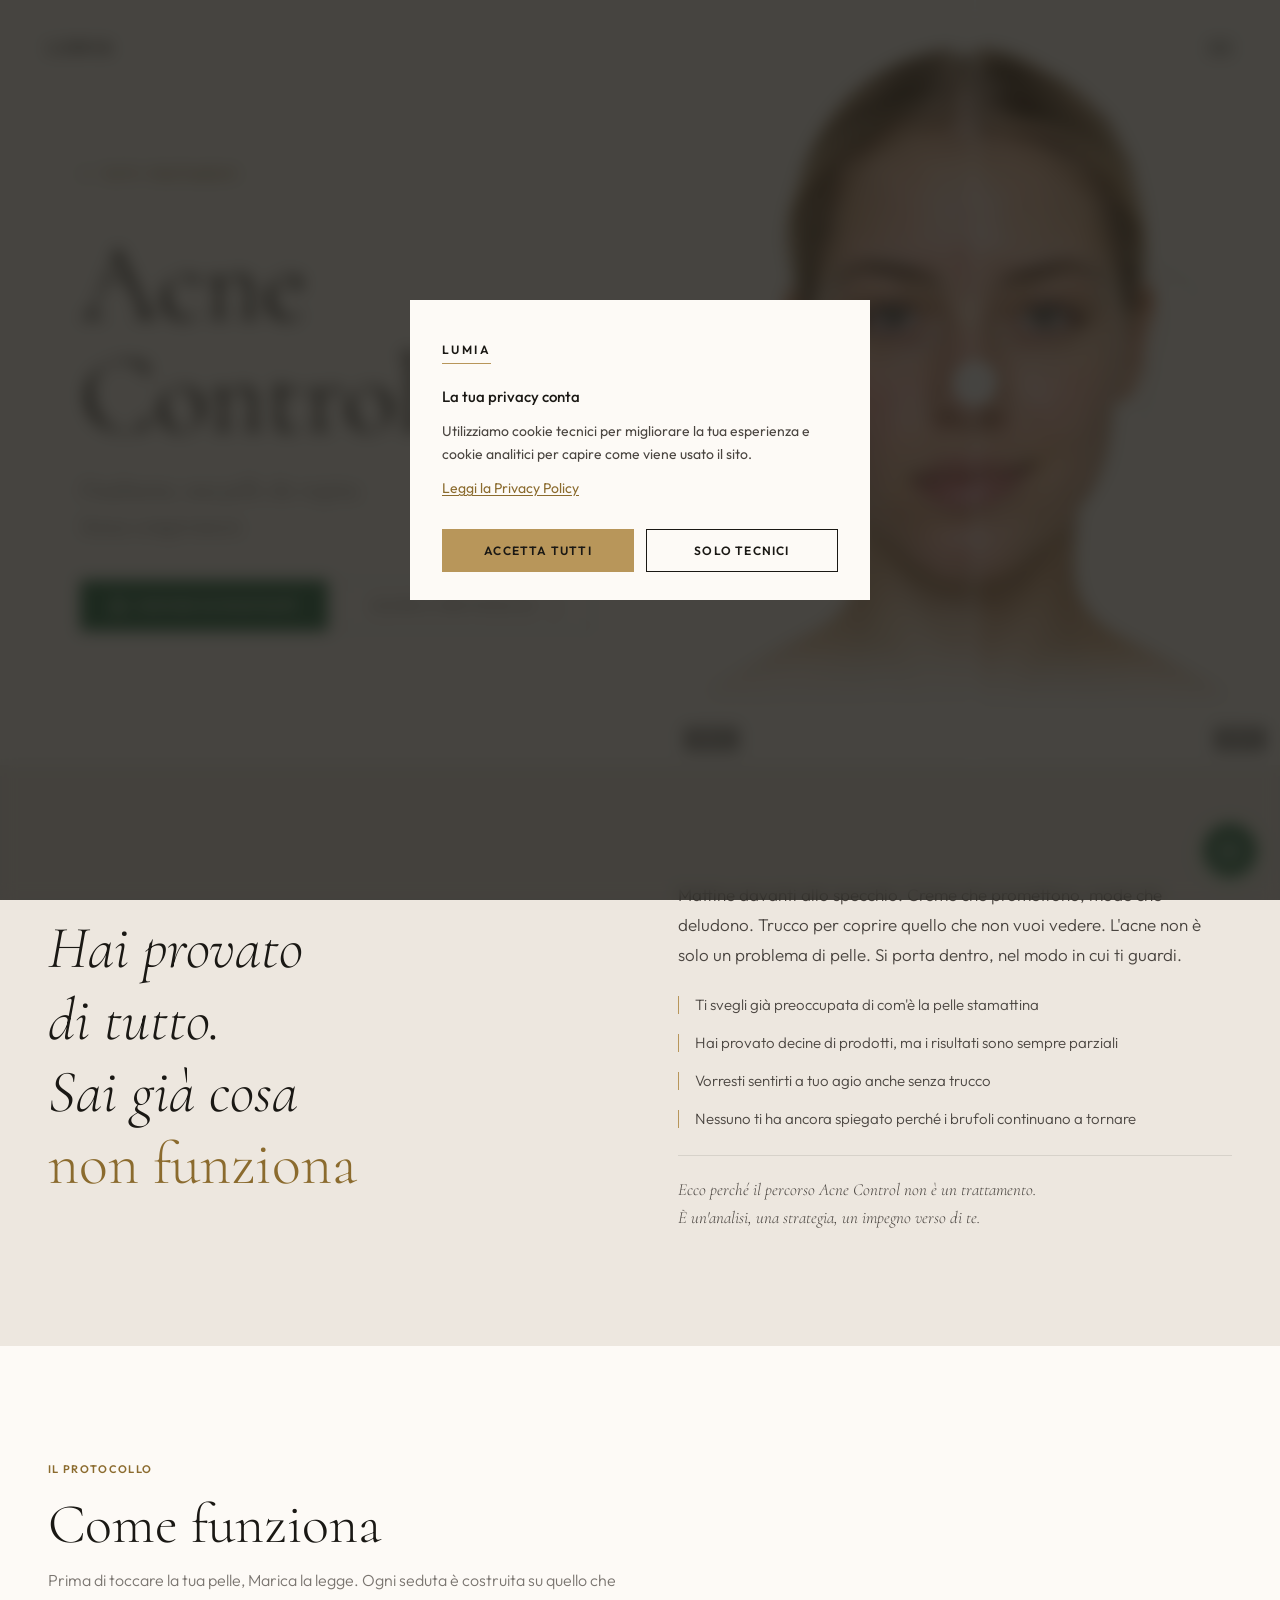
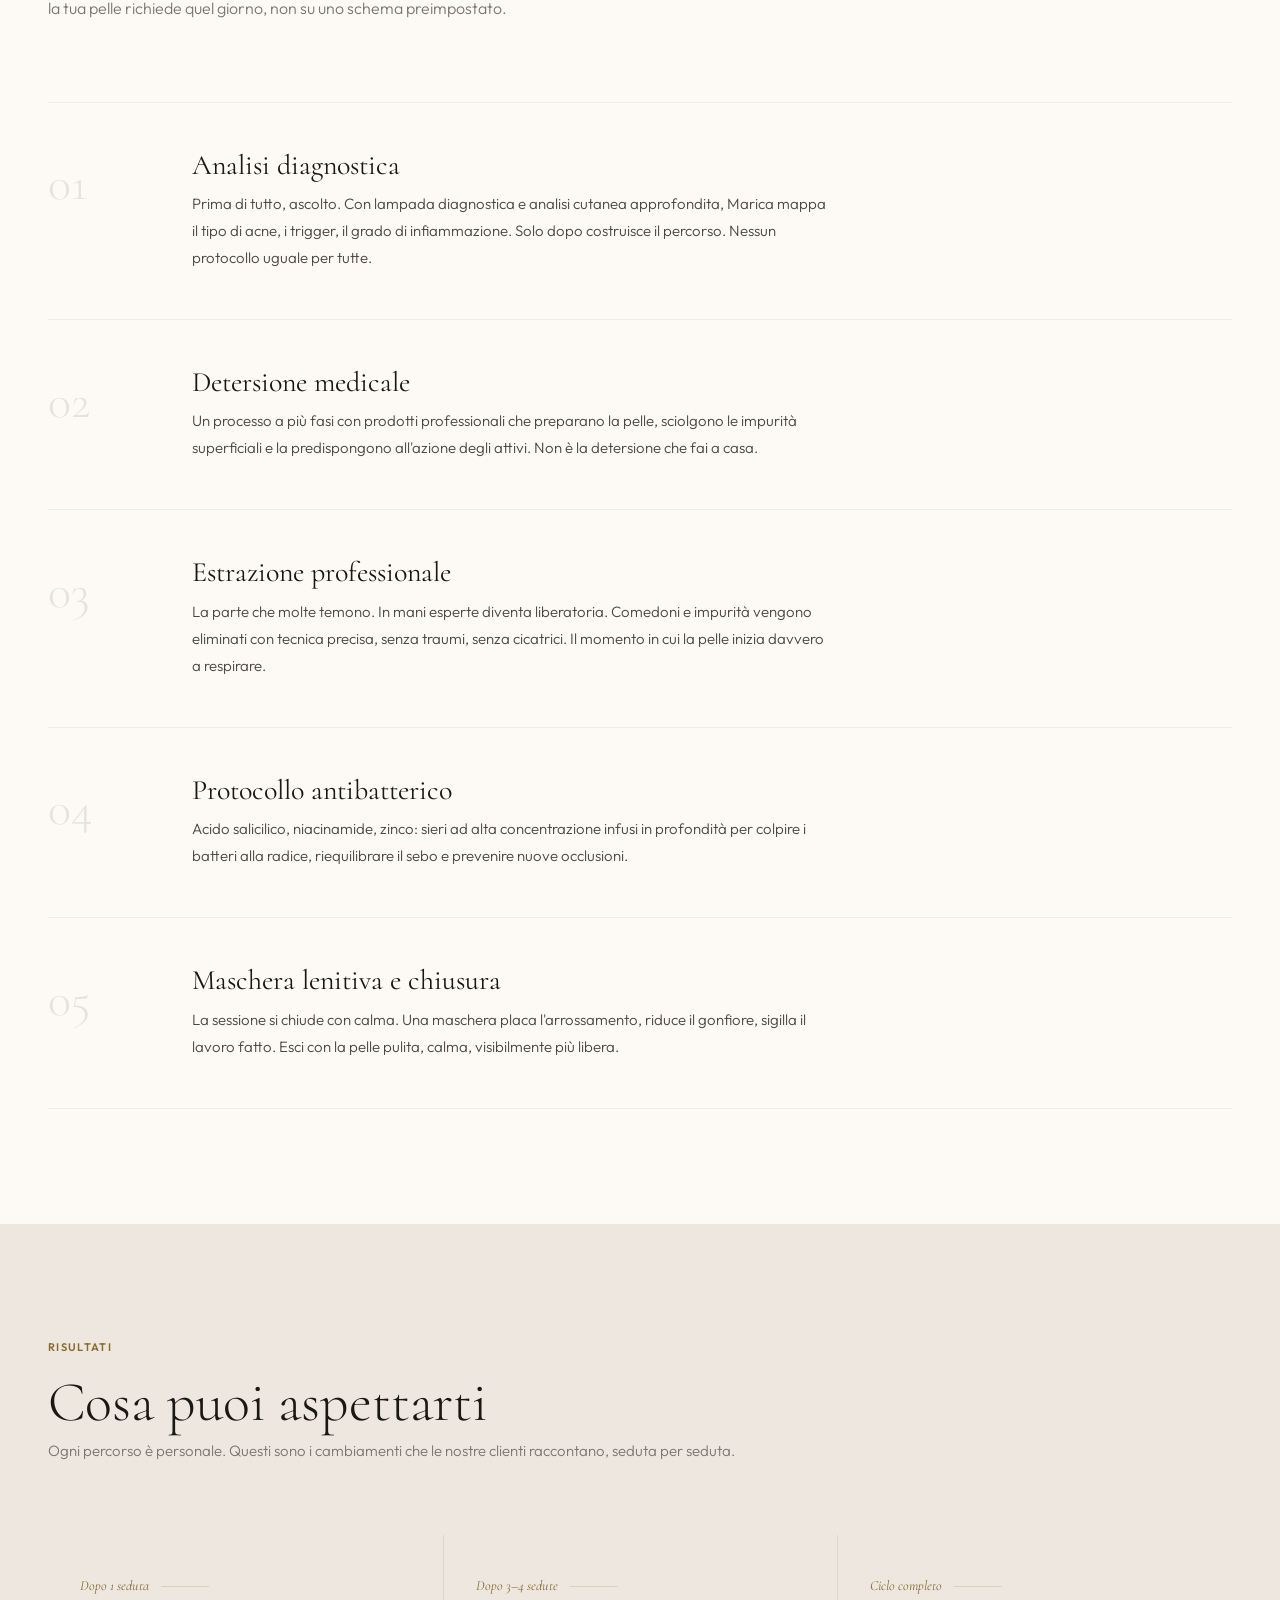
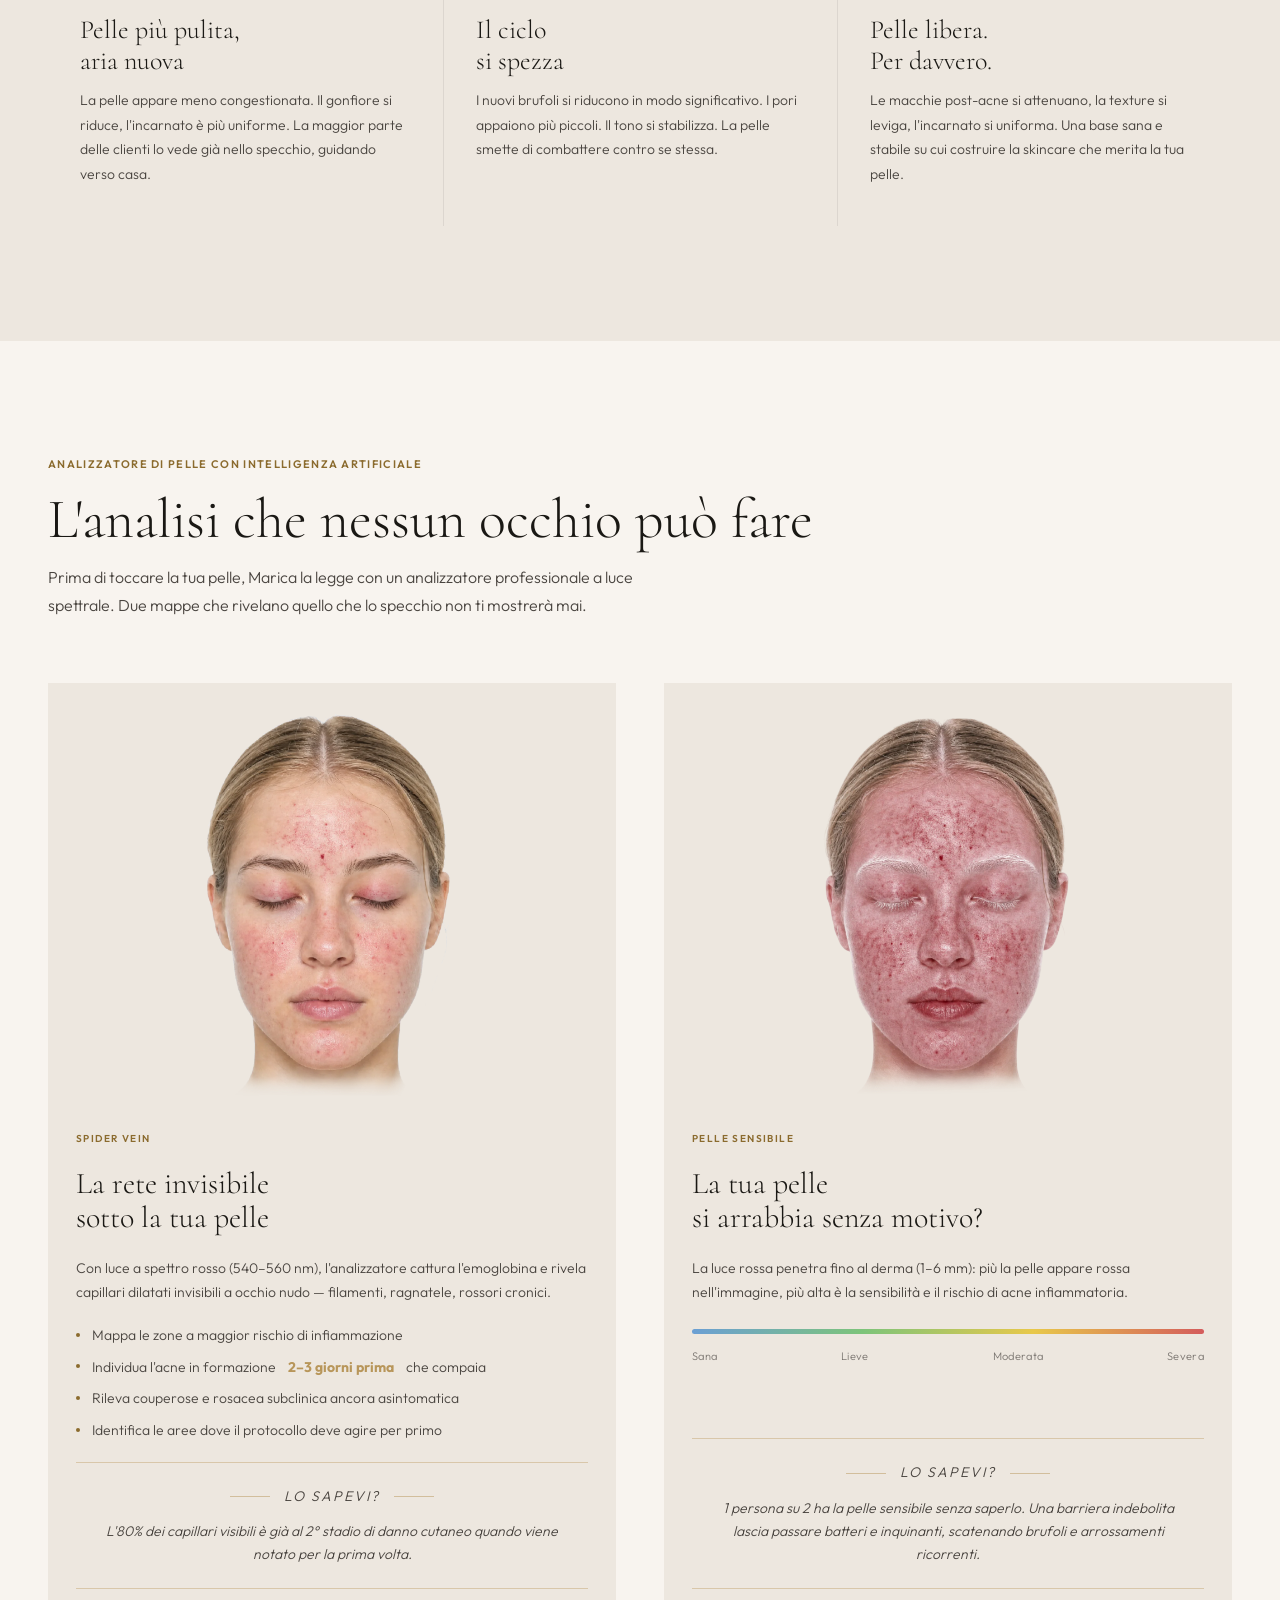
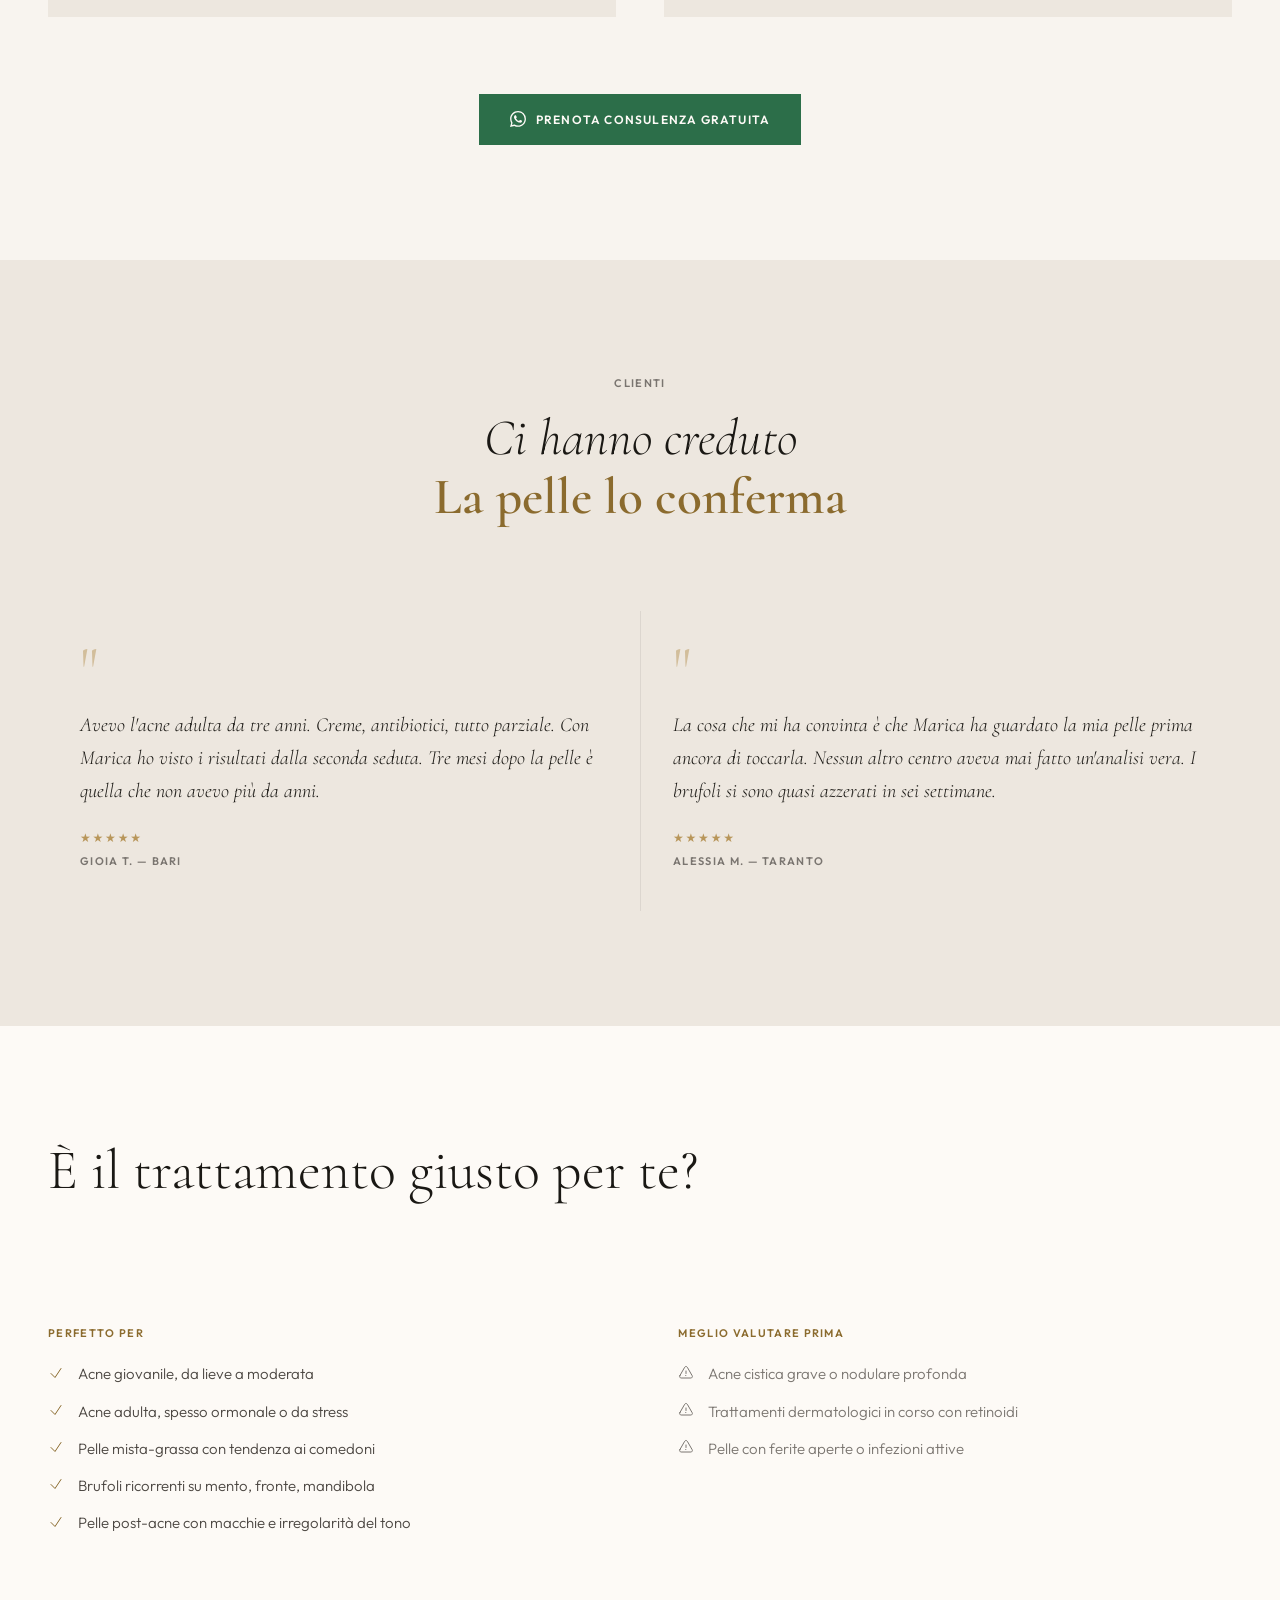
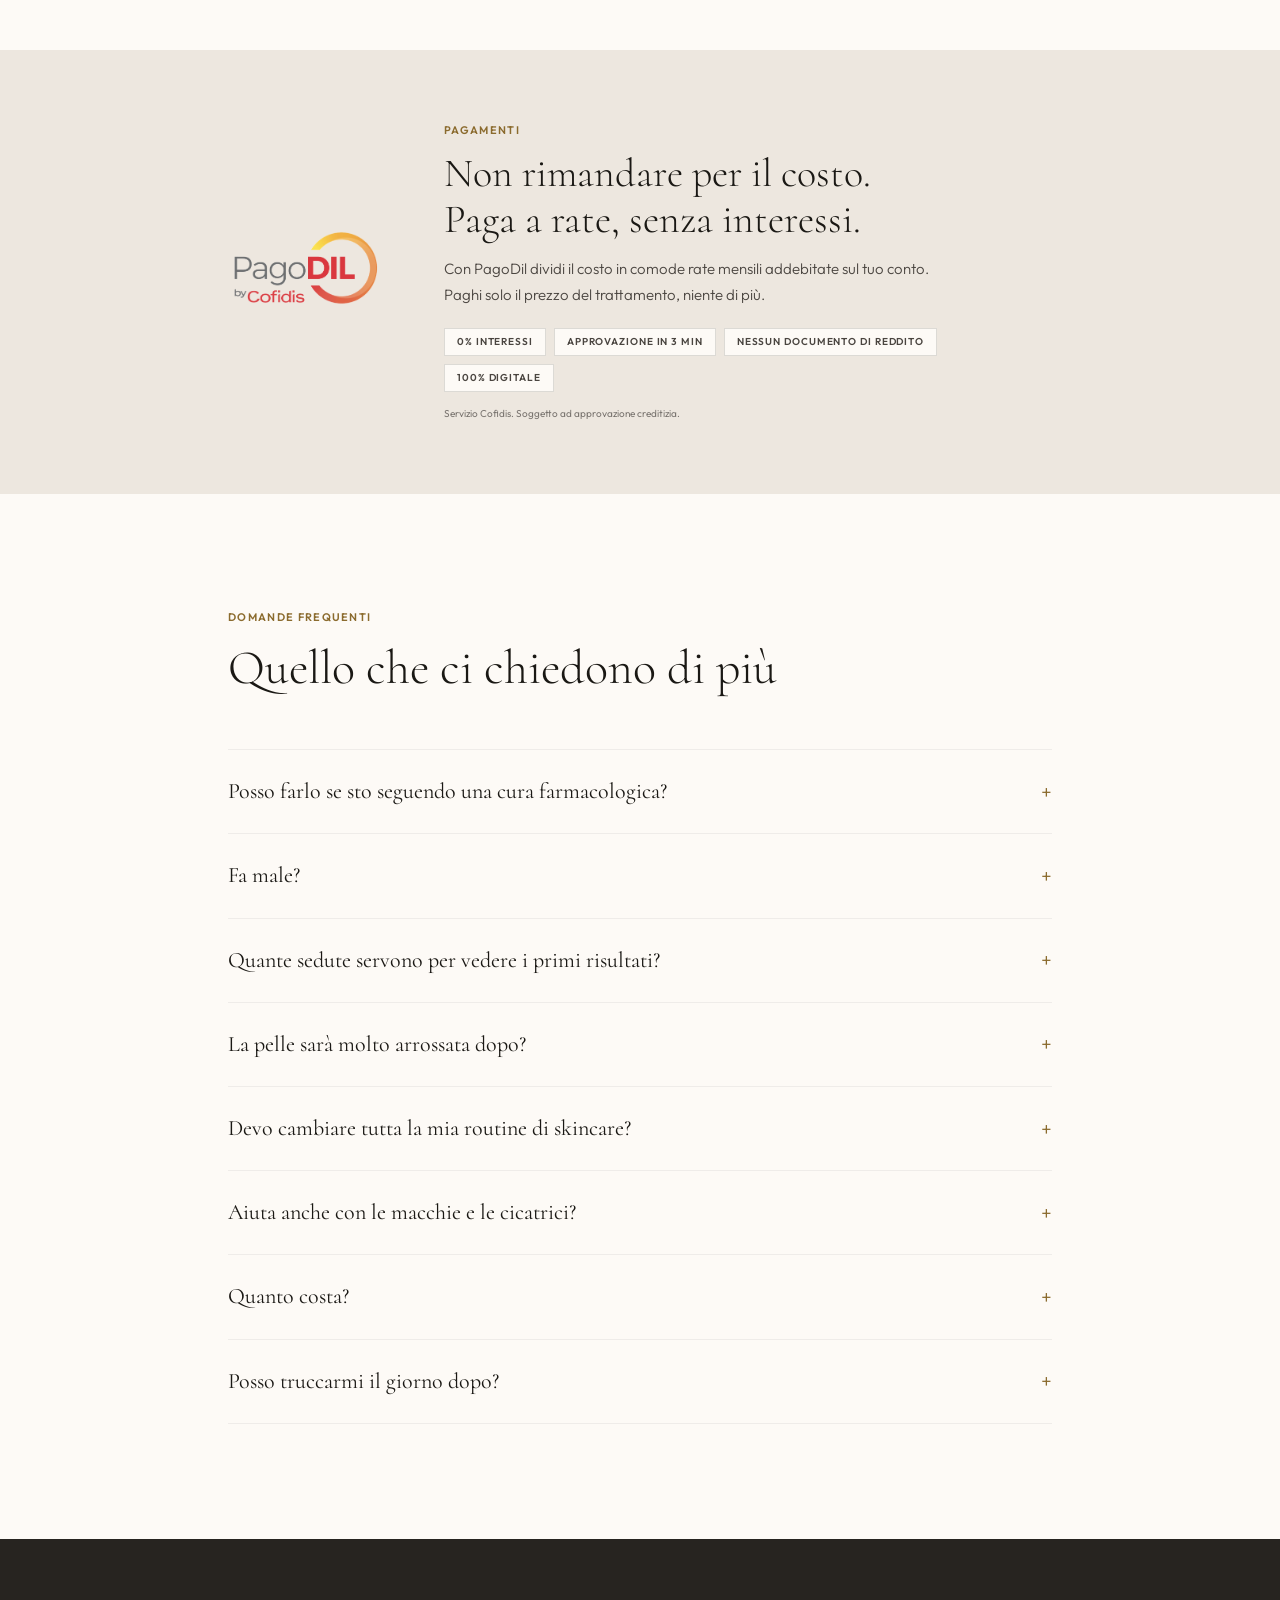
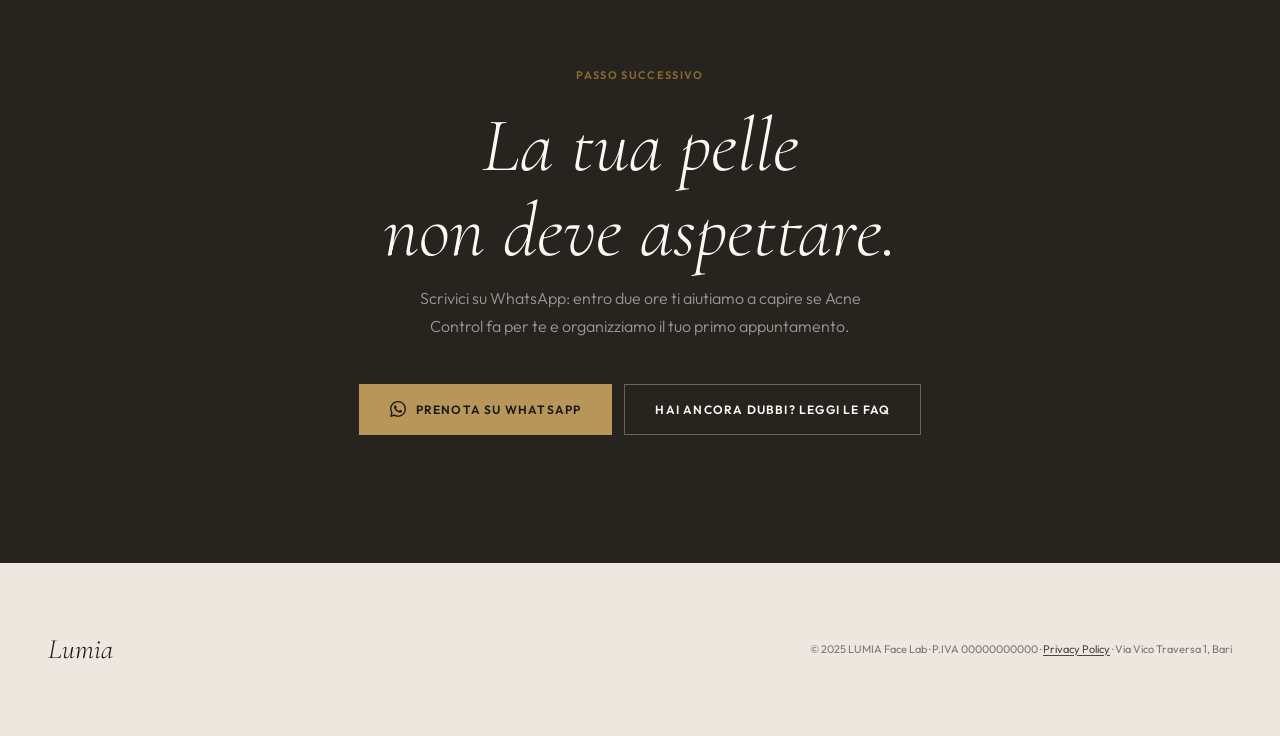
==== commit 136a0eac: "Converti immagini in WebP (-90% peso totale) 51MB -> 5MB. Aggiornati tutti i riferimenti HTML." ====
--- a/acne-control.html
+++ b/acne-control.html
@@ -831,9 +831,9 @@
 
     <div class="hero-img">
       <div class="ba-slider" id="baSliderHero" aria-label="Prima e dopo — Acne Control">
-        <img class="ba-img" src="images/trattamenti/prima_acne.png" alt="Prima del trattamento Acne Control" draggable="false">
+        <img class="ba-img" src="images/trattamenti/prima_acne.webp" alt="Prima del trattamento Acne Control" draggable="false">
         <div class="ba-after-wrap" id="baAfterWrapHero">
-          <img class="ba-after-img" id="baAfterHero" src="images/trattamenti/dopo_acne.png" alt="Dopo il trattamento Acne Control" draggable="false">
+          <img class="ba-after-img" id="baAfterHero" src="images/trattamenti/dopo_acne.webp" alt="Dopo il trattamento Acne Control" draggable="false">
         </div>
         <div class="ba-handle" id="baHandleHero">
           <div class="ba-handle-btn">
@@ -990,7 +990,7 @@
 
         <article class="analisi-card" data-reveal>
           <div class="analisi-img-wrap">
-            <img src="images/trattamenti/spider.png" alt="Analisi Spider Vein — capillari visibili">
+            <img src="images/trattamenti/spider.webp" alt="Analisi Spider Vein — capillari visibili">
           </div>
           <div class="analisi-card-body">
             <span class="analisi-badge">Spider Vein</span>
@@ -1011,7 +1011,7 @@
 
         <article class="analisi-card" data-reveal data-delay="1">
           <div class="analisi-img-wrap">
-            <img src="images/trattamenti/sensibile.png" alt="Analisi Pelle Sensibile — mappa della sensibilità cutanea">
+            <img src="images/trattamenti/sensibile.webp" alt="Analisi Pelle Sensibile — mappa della sensibilità cutanea">
           </div>
           <div class="analisi-card-body">
             <span class="analisi-badge">Pelle Sensibile</span>
@@ -1142,7 +1142,7 @@
       <div class="pagodil-inner" data-reveal>
 
         <div>
-          <img src="images/PagoDill.png" alt="PagoDil — Cofidis" class="pagodil-logo">
+          <img src="images/PagoDill.webp" alt="PagoDil — Cofidis" class="pagodil-logo">
         </div>
 
         <div>
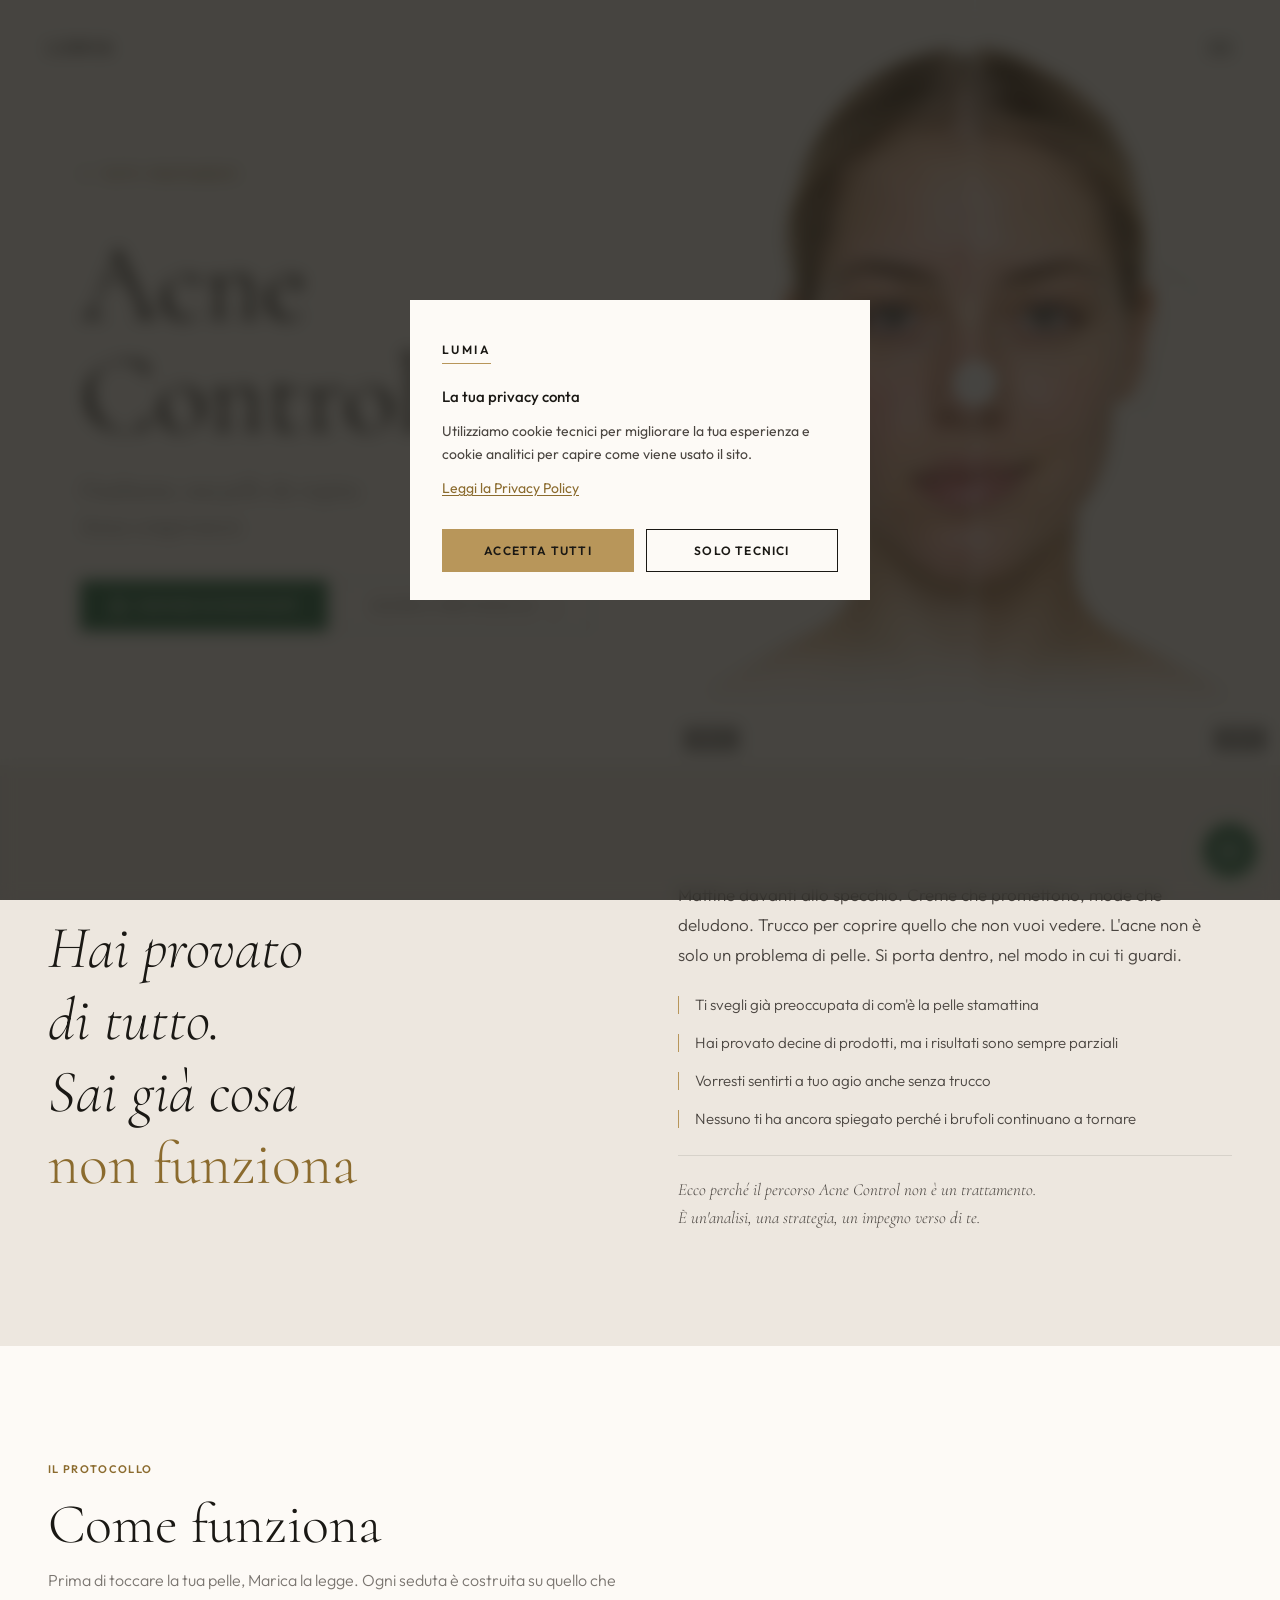
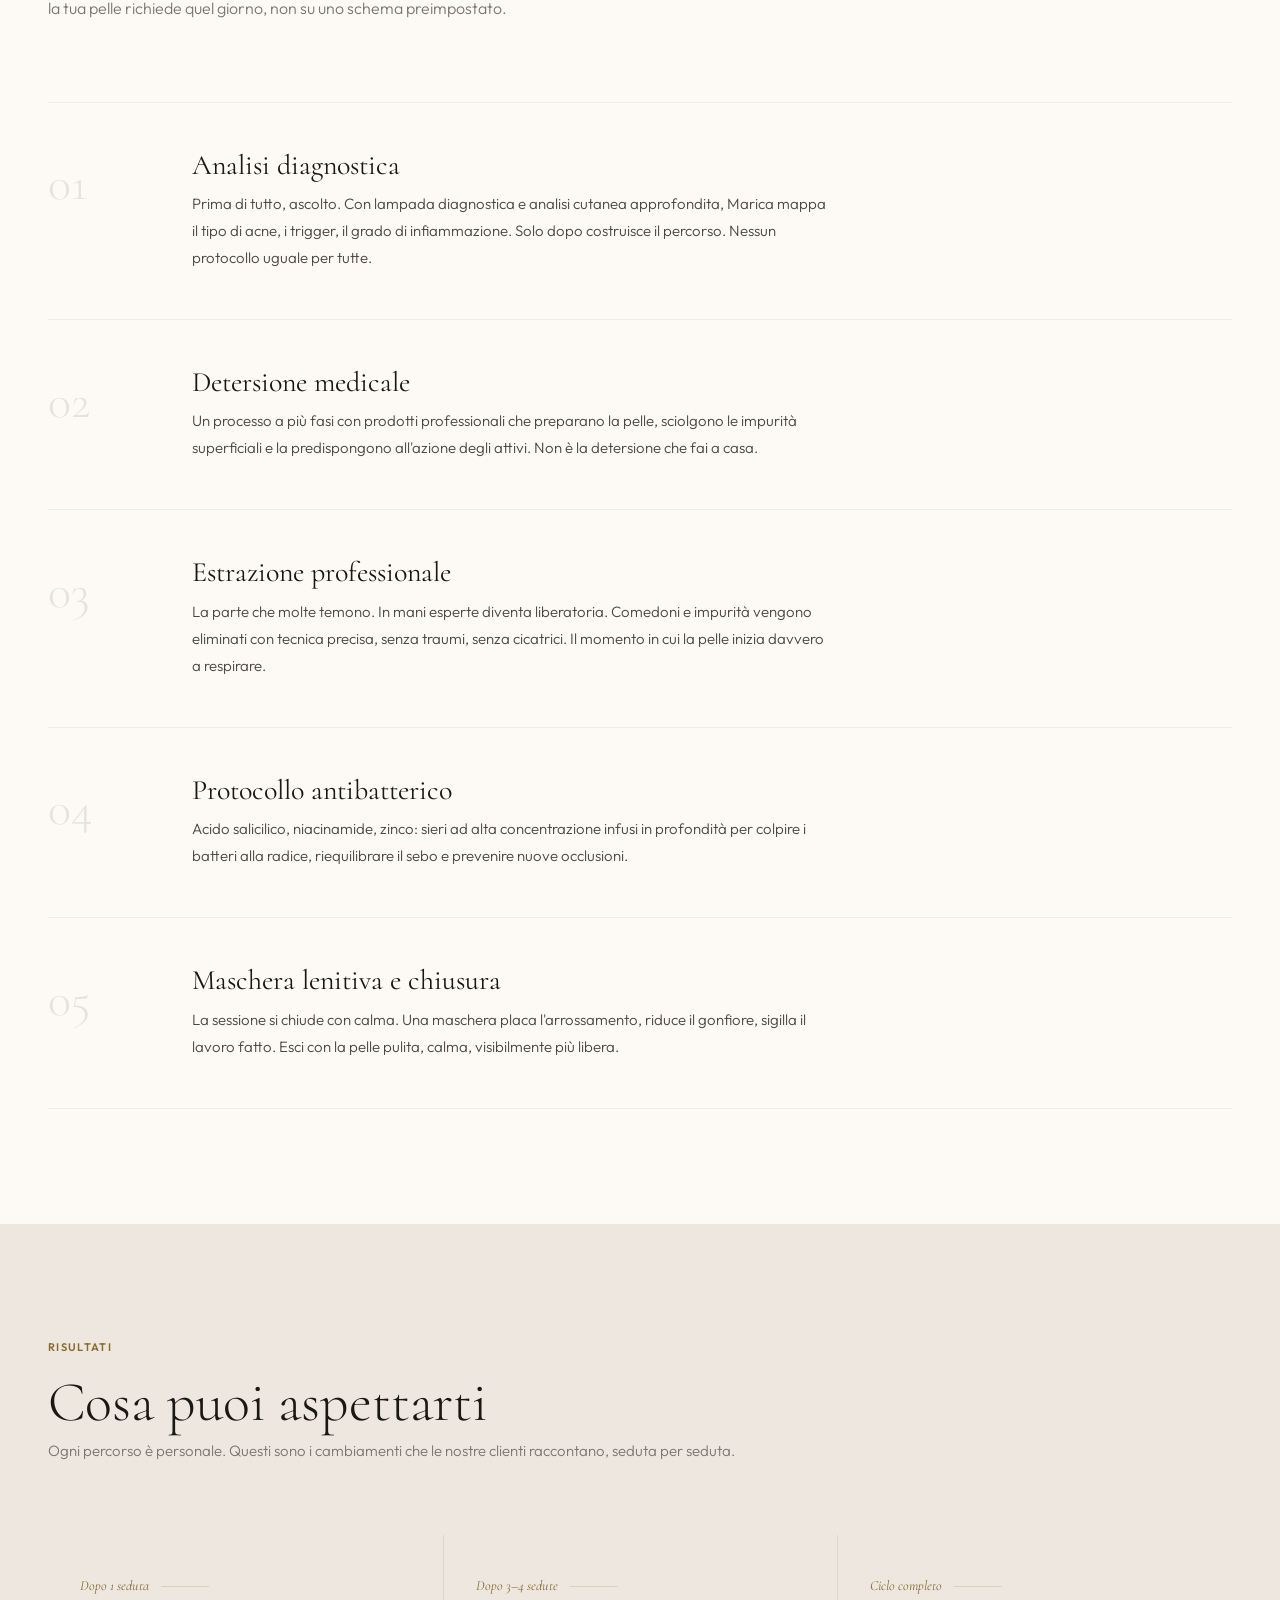
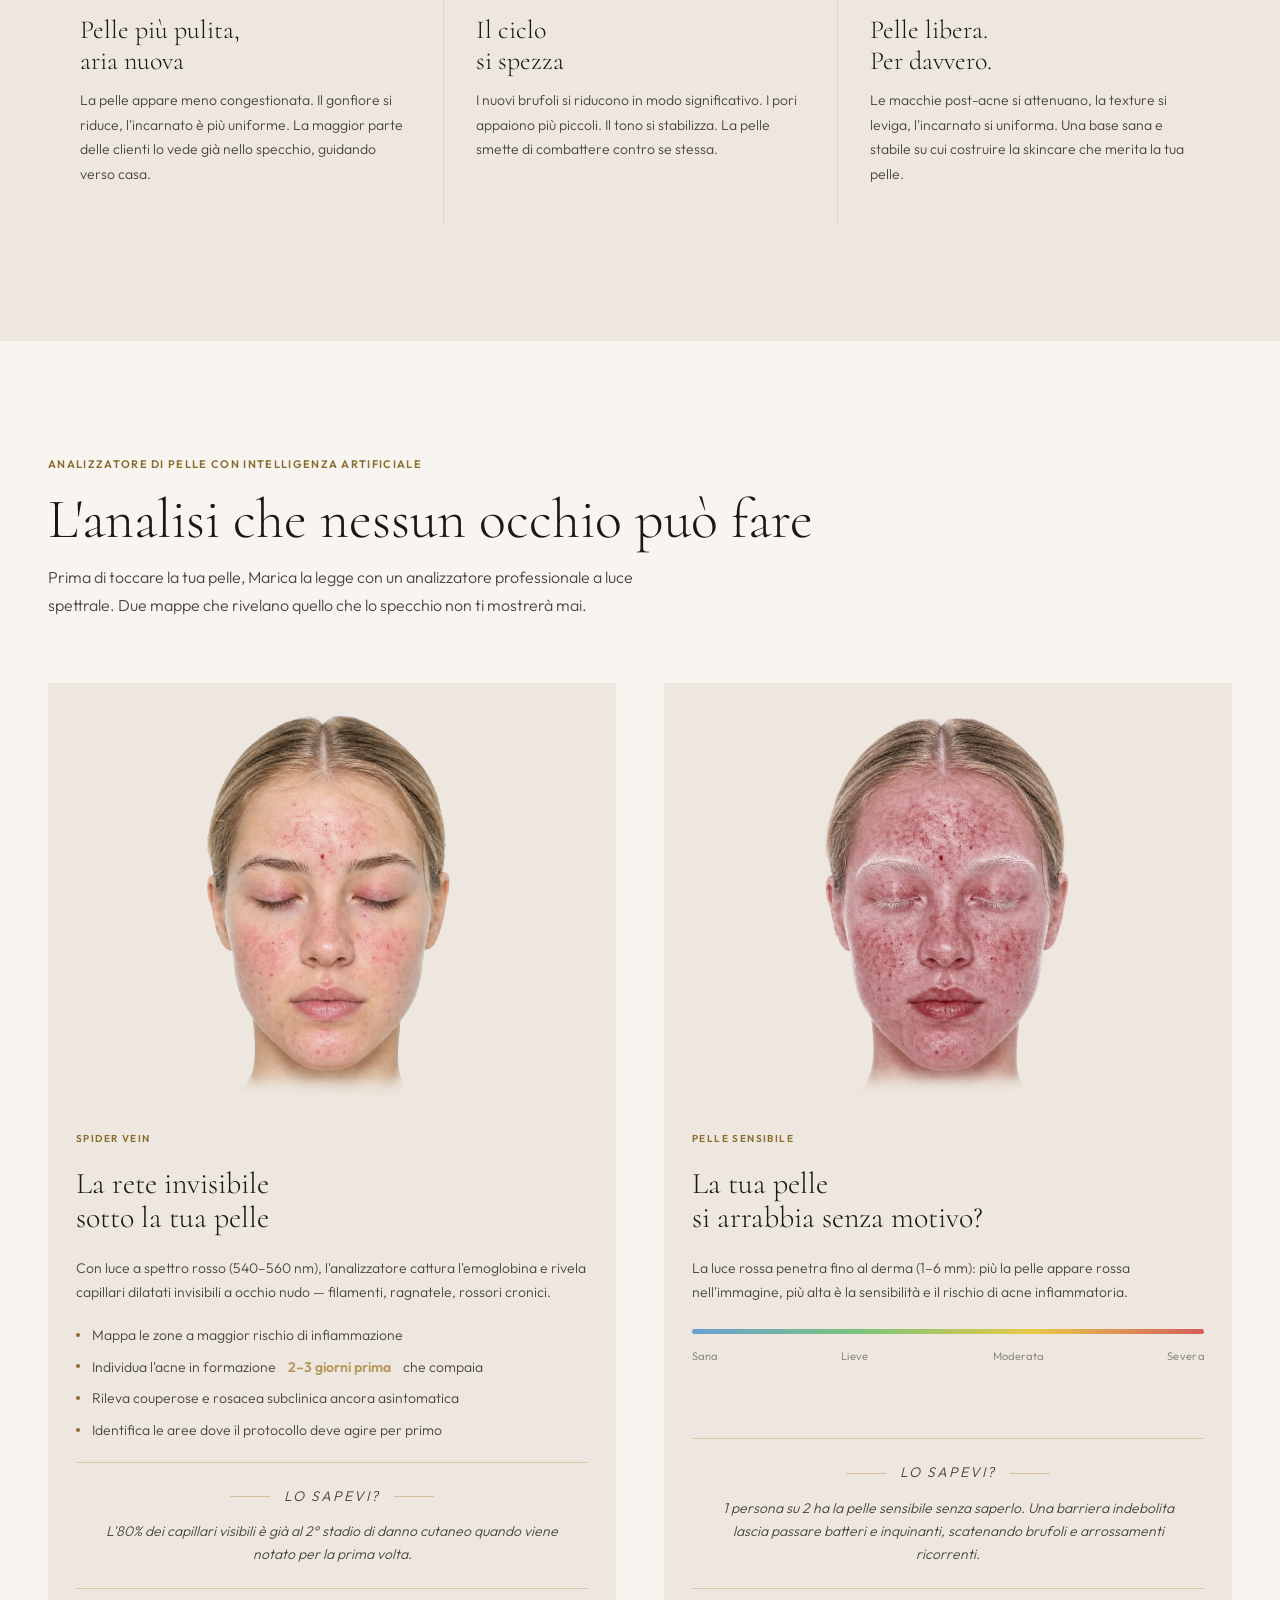
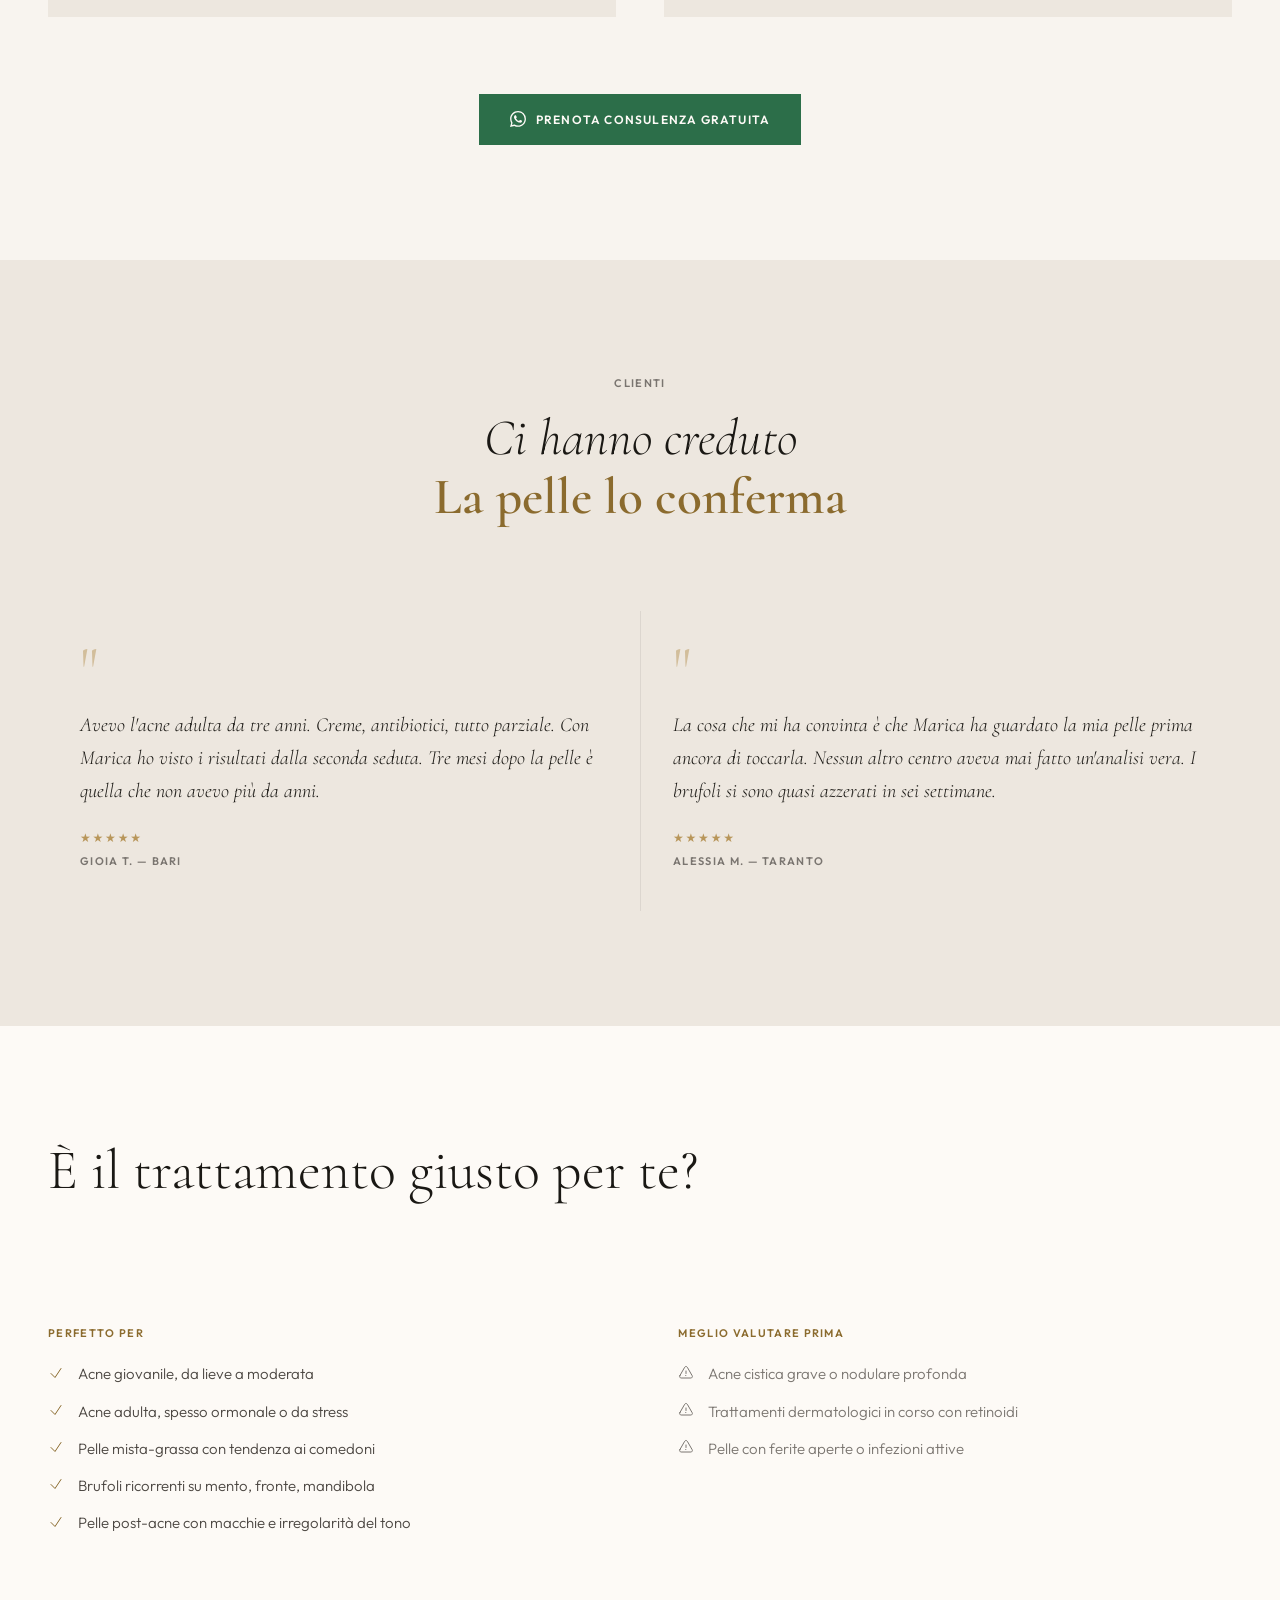
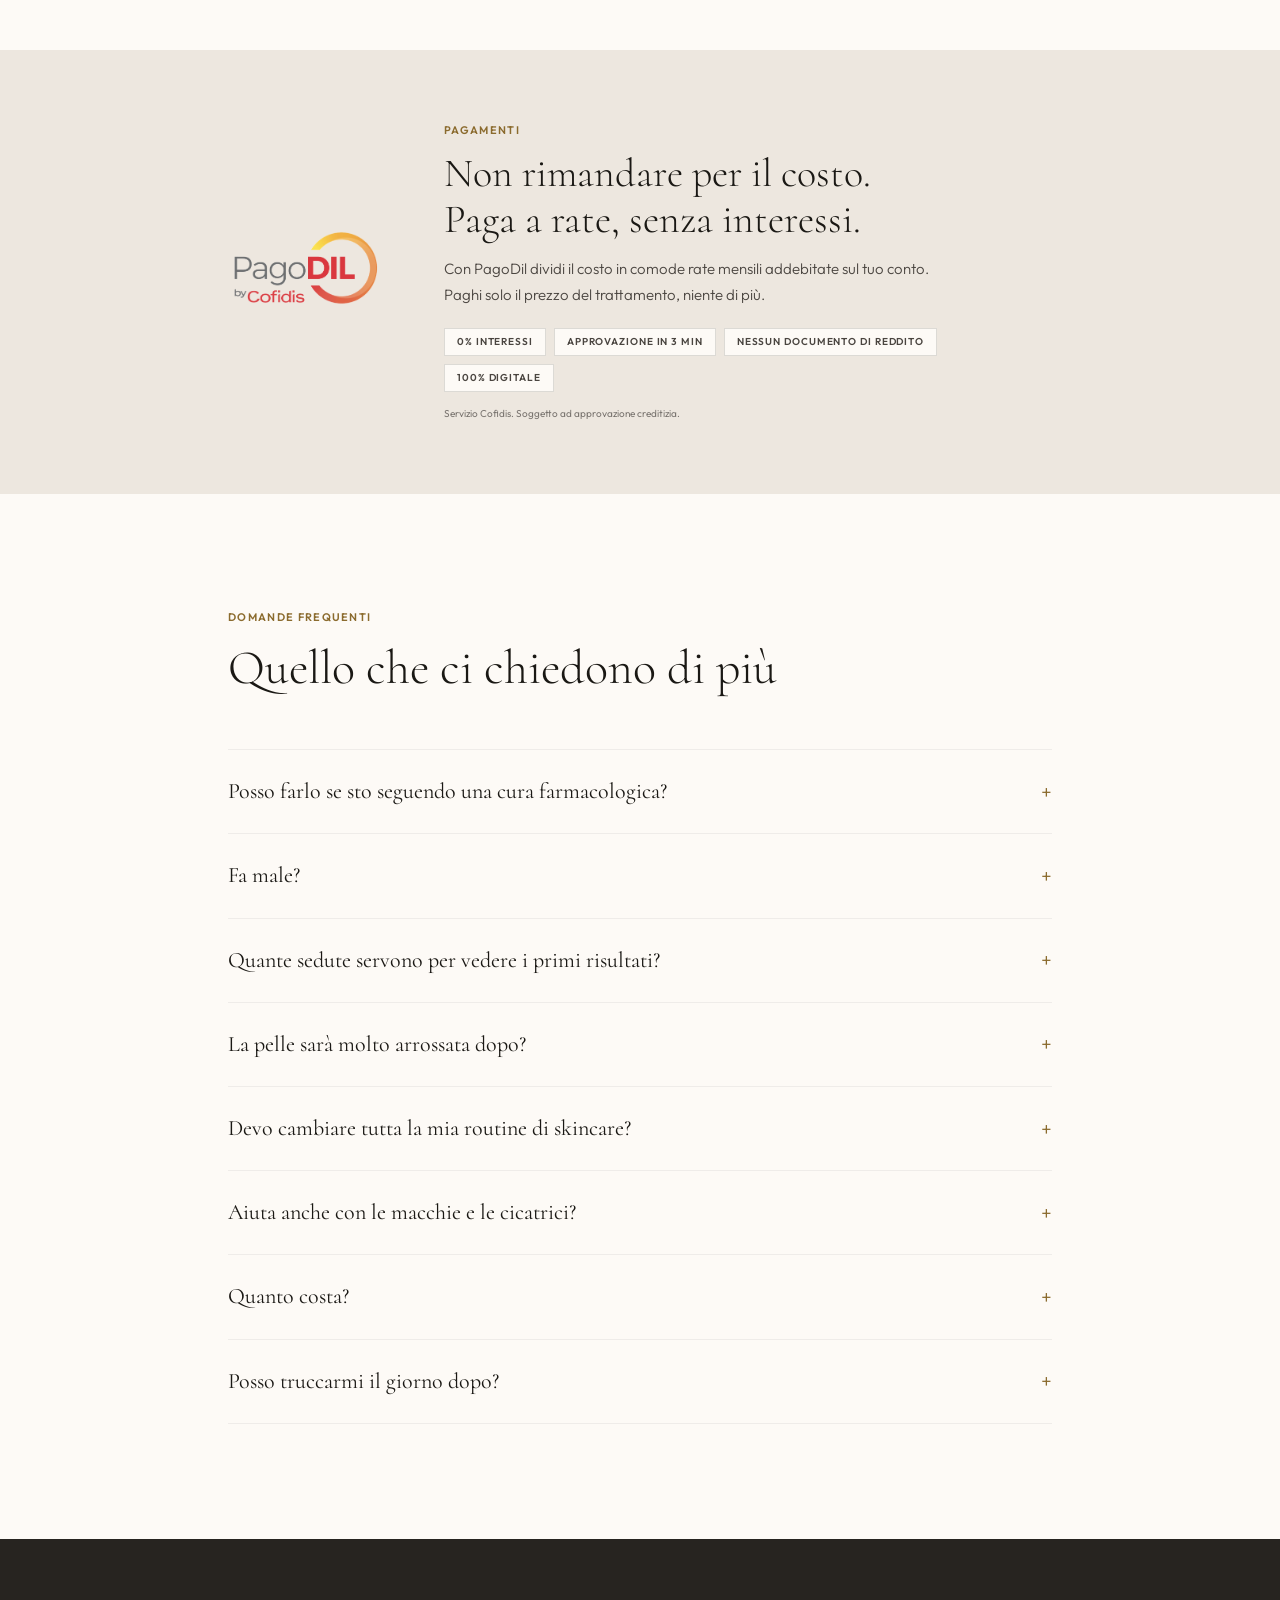
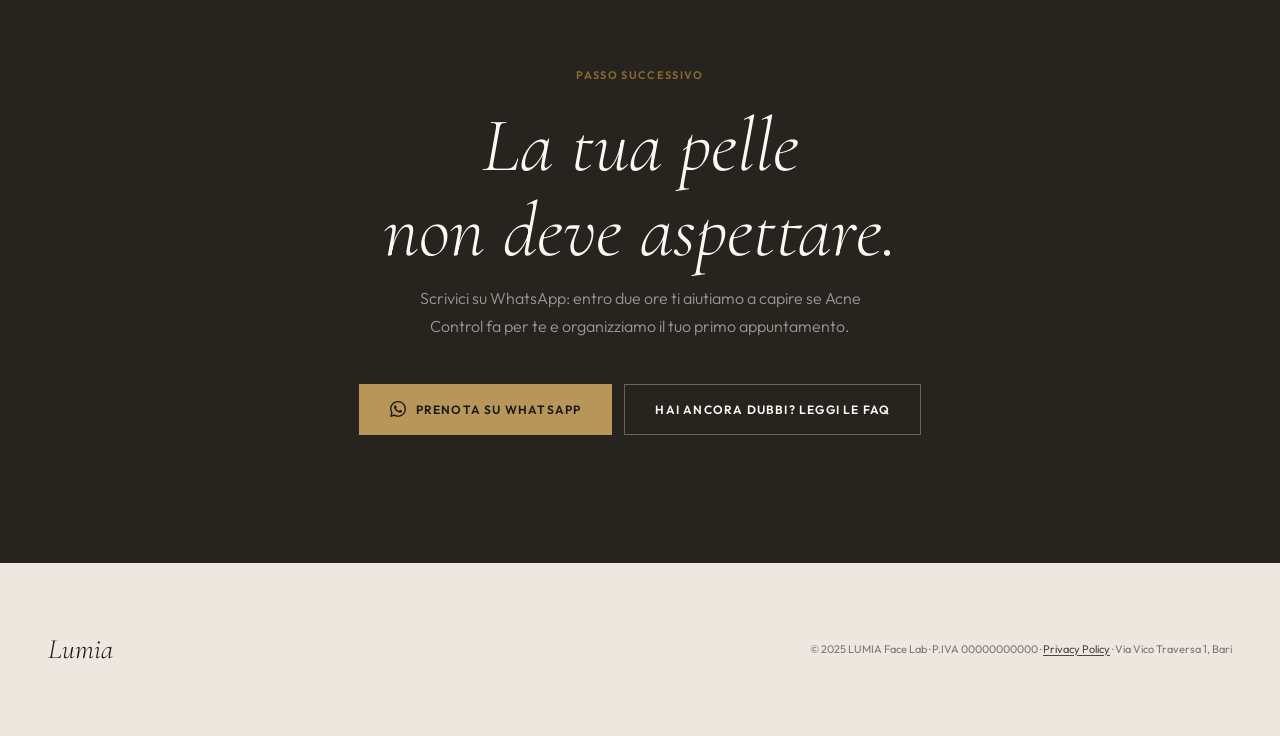
==== commit 2797fd0f: "Self-hosta font Google per eliminare render-blocking Rimossi i link a fonts.googleapis.com e fonts.g" ====
--- a/acne-control.html
+++ b/acne-control.html
@@ -6,10 +6,7 @@
   <title>Acne Control — LUMIA Face Lab · Bari</title>
   <meta name="description" content="Il protocollo Acne Control di LUMIA Face Lab a Bari: analisi diagnostica, pulizia medicale profonda, protocollo antibatterico personalizzato. Risultati visibili dalla prima seduta.">
 
-  <link rel="preconnect" href="https://fonts.googleapis.com">
-  <link rel="preconnect" href="https://fonts.gstatic.com" crossorigin>
-  <link href="https://fonts.googleapis.com/css2?family=Cormorant:ital,wght@0,300;0,400;0,600;1,300;1,400;1,600&family=Outfit:wght@300;400;500;600&display=swap" rel="stylesheet">
-
+      
   <style>
   :root {
     --gold:       #B8965A;
@@ -755,6 +752,7 @@
     overflow:hidden; clip:rect(0,0,0,0); white-space:nowrap; border:0;
   }
   </style>
+    <link rel="stylesheet" href="fonts/fonts.css">
 </head>
 <body class="no-scroll">
 
--- a/fonts/fonts.css
+++ b/fonts/fonts.css
@@ -0,0 +1,342 @@
+/* cyrillic-ext */
+@font-face {
+  font-family: 'Cormorant';
+  font-style: italic;
+  font-weight: 300;
+  font-display: swap;
+  src: url(../fonts/H4cjBXOCl9bbnla_nHIq6quyoqOOag.woff2) format('woff2');
+  unicode-range: U+0460-052F, U+1C80-1C8A, U+20B4, U+2DE0-2DFF, U+A640-A69F, U+FE2E-FE2F;
+}
+/* cyrillic */
+@font-face {
+  font-family: 'Cormorant';
+  font-style: italic;
+  font-weight: 300;
+  font-display: swap;
+  src: url(../fonts/H4cjBXOCl9bbnla_nHIq6qu7oqOOag.woff2) format('woff2');
+  unicode-range: U+0301, U+0400-045F, U+0490-0491, U+04B0-04B1, U+2116;
+}
+/* vietnamese */
+@font-face {
+  font-family: 'Cormorant';
+  font-style: italic;
+  font-weight: 300;
+  font-display: swap;
+  src: url(../fonts/H4cjBXOCl9bbnla_nHIq6quwoqOOag.woff2) format('woff2');
+  unicode-range: U+0102-0103, U+0110-0111, U+0128-0129, U+0168-0169, U+01A0-01A1, U+01AF-01B0, U+0300-0301, U+0303-0304, U+0308-0309, U+0323, U+0329, U+1EA0-1EF9, U+20AB;
+}
+/* latin-ext */
+@font-face {
+  font-family: 'Cormorant';
+  font-style: italic;
+  font-weight: 300;
+  font-display: swap;
+  src: url(../fonts/H4cjBXOCl9bbnla_nHIq6quxoqOOag.woff2) format('woff2');
+  unicode-range: U+0100-02BA, U+02BD-02C5, U+02C7-02CC, U+02CE-02D7, U+02DD-02FF, U+0304, U+0308, U+0329, U+1D00-1DBF, U+1E00-1E9F, U+1EF2-1EFF, U+2020, U+20A0-20AB, U+20AD-20C0, U+2113, U+2C60-2C7F, U+A720-A7FF;
+}
+/* latin */
+@font-face {
+  font-family: 'Cormorant';
+  font-style: italic;
+  font-weight: 300;
+  font-display: swap;
+  src: url(../fonts/H4cjBXOCl9bbnla_nHIq6qu_oqM.woff2) format('woff2');
+  unicode-range: U+0000-00FF, U+0131, U+0152-0153, U+02BB-02BC, U+02C6, U+02DA, U+02DC, U+0304, U+0308, U+0329, U+2000-206F, U+20AC, U+2122, U+2191, U+2193, U+2212, U+2215, U+FEFF, U+FFFD;
+}
+/* cyrillic-ext */
+@font-face {
+  font-family: 'Cormorant';
+  font-style: italic;
+  font-weight: 400;
+  font-display: swap;
+  src: url(../fonts/H4cjBXOCl9bbnla_nHIq6quyoqOOag.woff2) format('woff2');
+  unicode-range: U+0460-052F, U+1C80-1C8A, U+20B4, U+2DE0-2DFF, U+A640-A69F, U+FE2E-FE2F;
+}
+/* cyrillic */
+@font-face {
+  font-family: 'Cormorant';
+  font-style: italic;
+  font-weight: 400;
+  font-display: swap;
+  src: url(../fonts/H4cjBXOCl9bbnla_nHIq6qu7oqOOag.woff2) format('woff2');
+  unicode-range: U+0301, U+0400-045F, U+0490-0491, U+04B0-04B1, U+2116;
+}
+/* vietnamese */
+@font-face {
+  font-family: 'Cormorant';
+  font-style: italic;
+  font-weight: 400;
+  font-display: swap;
+  src: url(../fonts/H4cjBXOCl9bbnla_nHIq6quwoqOOag.woff2) format('woff2');
+  unicode-range: U+0102-0103, U+0110-0111, U+0128-0129, U+0168-0169, U+01A0-01A1, U+01AF-01B0, U+0300-0301, U+0303-0304, U+0308-0309, U+0323, U+0329, U+1EA0-1EF9, U+20AB;
+}
+/* latin-ext */
+@font-face {
+  font-family: 'Cormorant';
+  font-style: italic;
+  font-weight: 400;
+  font-display: swap;
+  src: url(../fonts/H4cjBXOCl9bbnla_nHIq6quxoqOOag.woff2) format('woff2');
+  unicode-range: U+0100-02BA, U+02BD-02C5, U+02C7-02CC, U+02CE-02D7, U+02DD-02FF, U+0304, U+0308, U+0329, U+1D00-1DBF, U+1E00-1E9F, U+1EF2-1EFF, U+2020, U+20A0-20AB, U+20AD-20C0, U+2113, U+2C60-2C7F, U+A720-A7FF;
+}
+/* latin */
+@font-face {
+  font-family: 'Cormorant';
+  font-style: italic;
+  font-weight: 400;
+  font-display: swap;
+  src: url(../fonts/H4cjBXOCl9bbnla_nHIq6qu_oqM.woff2) format('woff2');
+  unicode-range: U+0000-00FF, U+0131, U+0152-0153, U+02BB-02BC, U+02C6, U+02DA, U+02DC, U+0304, U+0308, U+0329, U+2000-206F, U+20AC, U+2122, U+2191, U+2193, U+2212, U+2215, U+FEFF, U+FFFD;
+}
+/* cyrillic-ext */
+@font-face {
+  font-family: 'Cormorant';
+  font-style: italic;
+  font-weight: 600;
+  font-display: swap;
+  src: url(../fonts/H4cjBXOCl9bbnla_nHIq6quyoqOOag.woff2) format('woff2');
+  unicode-range: U+0460-052F, U+1C80-1C8A, U+20B4, U+2DE0-2DFF, U+A640-A69F, U+FE2E-FE2F;
+}
+/* cyrillic */
+@font-face {
+  font-family: 'Cormorant';
+  font-style: italic;
+  font-weight: 600;
+  font-display: swap;
+  src: url(../fonts/H4cjBXOCl9bbnla_nHIq6qu7oqOOag.woff2) format('woff2');
+  unicode-range: U+0301, U+0400-045F, U+0490-0491, U+04B0-04B1, U+2116;
+}
+/* vietnamese */
+@font-face {
+  font-family: 'Cormorant';
+  font-style: italic;
+  font-weight: 600;
+  font-display: swap;
+  src: url(../fonts/H4cjBXOCl9bbnla_nHIq6quwoqOOag.woff2) format('woff2');
+  unicode-range: U+0102-0103, U+0110-0111, U+0128-0129, U+0168-0169, U+01A0-01A1, U+01AF-01B0, U+0300-0301, U+0303-0304, U+0308-0309, U+0323, U+0329, U+1EA0-1EF9, U+20AB;
+}
+/* latin-ext */
+@font-face {
+  font-family: 'Cormorant';
+  font-style: italic;
+  font-weight: 600;
+  font-display: swap;
+  src: url(../fonts/H4cjBXOCl9bbnla_nHIq6quxoqOOag.woff2) format('woff2');
+  unicode-range: U+0100-02BA, U+02BD-02C5, U+02C7-02CC, U+02CE-02D7, U+02DD-02FF, U+0304, U+0308, U+0329, U+1D00-1DBF, U+1E00-1E9F, U+1EF2-1EFF, U+2020, U+20A0-20AB, U+20AD-20C0, U+2113, U+2C60-2C7F, U+A720-A7FF;
+}
+/* latin */
+@font-face {
+  font-family: 'Cormorant';
+  font-style: italic;
+  font-weight: 600;
+  font-display: swap;
+  src: url(../fonts/H4cjBXOCl9bbnla_nHIq6qu_oqM.woff2) format('woff2');
+  unicode-range: U+0000-00FF, U+0131, U+0152-0153, U+02BB-02BC, U+02C6, U+02DA, U+02DC, U+0304, U+0308, U+0329, U+2000-206F, U+20AC, U+2122, U+2191, U+2193, U+2212, U+2215, U+FEFF, U+FFFD;
+}
+/* cyrillic-ext */
+@font-face {
+  font-family: 'Cormorant';
+  font-style: normal;
+  font-weight: 300;
+  font-display: swap;
+  src: url(../fonts/H4clBXOCl9bbnla_nHIq4pu9uqc.woff2) format('woff2');
+  unicode-range: U+0460-052F, U+1C80-1C8A, U+20B4, U+2DE0-2DFF, U+A640-A69F, U+FE2E-FE2F;
+}
+/* cyrillic */
+@font-face {
+  font-family: 'Cormorant';
+  font-style: normal;
+  font-weight: 300;
+  font-display: swap;
+  src: url(../fonts/H4clBXOCl9bbnla_nHIq65u9uqc.woff2) format('woff2');
+  unicode-range: U+0301, U+0400-045F, U+0490-0491, U+04B0-04B1, U+2116;
+}
+/* vietnamese */
+@font-face {
+  font-family: 'Cormorant';
+  font-style: normal;
+  font-weight: 300;
+  font-display: swap;
+  src: url(../fonts/H4clBXOCl9bbnla_nHIq4Ju9uqc.woff2) format('woff2');
+  unicode-range: U+0102-0103, U+0110-0111, U+0128-0129, U+0168-0169, U+01A0-01A1, U+01AF-01B0, U+0300-0301, U+0303-0304, U+0308-0309, U+0323, U+0329, U+1EA0-1EF9, U+20AB;
+}
+/* latin-ext */
+@font-face {
+  font-family: 'Cormorant';
+  font-style: normal;
+  font-weight: 300;
+  font-display: swap;
+  src: url(../fonts/H4clBXOCl9bbnla_nHIq4Zu9uqc.woff2) format('woff2');
+  unicode-range: U+0100-02BA, U+02BD-02C5, U+02C7-02CC, U+02CE-02D7, U+02DD-02FF, U+0304, U+0308, U+0329, U+1D00-1DBF, U+1E00-1E9F, U+1EF2-1EFF, U+2020, U+20A0-20AB, U+20AD-20C0, U+2113, U+2C60-2C7F, U+A720-A7FF;
+}
+/* latin */
+@font-face {
+  font-family: 'Cormorant';
+  font-style: normal;
+  font-weight: 300;
+  font-display: swap;
+  src: url(../fonts/H4clBXOCl9bbnla_nHIq75u9.woff2) format('woff2');
+  unicode-range: U+0000-00FF, U+0131, U+0152-0153, U+02BB-02BC, U+02C6, U+02DA, U+02DC, U+0304, U+0308, U+0329, U+2000-206F, U+20AC, U+2122, U+2191, U+2193, U+2212, U+2215, U+FEFF, U+FFFD;
+}
+/* cyrillic-ext */
+@font-face {
+  font-family: 'Cormorant';
+  font-style: normal;
+  font-weight: 400;
+  font-display: swap;
+  src: url(../fonts/H4clBXOCl9bbnla_nHIq4pu9uqc.woff2) format('woff2');
+  unicode-range: U+0460-052F, U+1C80-1C8A, U+20B4, U+2DE0-2DFF, U+A640-A69F, U+FE2E-FE2F;
+}
+/* cyrillic */
+@font-face {
+  font-family: 'Cormorant';
+  font-style: normal;
+  font-weight: 400;
+  font-display: swap;
+  src: url(../fonts/H4clBXOCl9bbnla_nHIq65u9uqc.woff2) format('woff2');
+  unicode-range: U+0301, U+0400-045F, U+0490-0491, U+04B0-04B1, U+2116;
+}
+/* vietnamese */
+@font-face {
+  font-family: 'Cormorant';
+  font-style: normal;
+  font-weight: 400;
+  font-display: swap;
+  src: url(../fonts/H4clBXOCl9bbnla_nHIq4Ju9uqc.woff2) format('woff2');
+  unicode-range: U+0102-0103, U+0110-0111, U+0128-0129, U+0168-0169, U+01A0-01A1, U+01AF-01B0, U+0300-0301, U+0303-0304, U+0308-0309, U+0323, U+0329, U+1EA0-1EF9, U+20AB;
+}
+/* latin-ext */
+@font-face {
+  font-family: 'Cormorant';
+  font-style: normal;
+  font-weight: 400;
+  font-display: swap;
+  src: url(../fonts/H4clBXOCl9bbnla_nHIq4Zu9uqc.woff2) format('woff2');
+  unicode-range: U+0100-02BA, U+02BD-02C5, U+02C7-02CC, U+02CE-02D7, U+02DD-02FF, U+0304, U+0308, U+0329, U+1D00-1DBF, U+1E00-1E9F, U+1EF2-1EFF, U+2020, U+20A0-20AB, U+20AD-20C0, U+2113, U+2C60-2C7F, U+A720-A7FF;
+}
+/* latin */
+@font-face {
+  font-family: 'Cormorant';
+  font-style: normal;
+  font-weight: 400;
+  font-display: swap;
+  src: url(../fonts/H4clBXOCl9bbnla_nHIq75u9.woff2) format('woff2');
+  unicode-range: U+0000-00FF, U+0131, U+0152-0153, U+02BB-02BC, U+02C6, U+02DA, U+02DC, U+0304, U+0308, U+0329, U+2000-206F, U+20AC, U+2122, U+2191, U+2193, U+2212, U+2215, U+FEFF, U+FFFD;
+}
+/* cyrillic-ext */
+@font-face {
+  font-family: 'Cormorant';
+  font-style: normal;
+  font-weight: 600;
+  font-display: swap;
+  src: url(../fonts/H4clBXOCl9bbnla_nHIq4pu9uqc.woff2) format('woff2');
+  unicode-range: U+0460-052F, U+1C80-1C8A, U+20B4, U+2DE0-2DFF, U+A640-A69F, U+FE2E-FE2F;
+}
+/* cyrillic */
+@font-face {
+  font-family: 'Cormorant';
+  font-style: normal;
+  font-weight: 600;
+  font-display: swap;
+  src: url(../fonts/H4clBXOCl9bbnla_nHIq65u9uqc.woff2) format('woff2');
+  unicode-range: U+0301, U+0400-045F, U+0490-0491, U+04B0-04B1, U+2116;
+}
+/* vietnamese */
+@font-face {
+  font-family: 'Cormorant';
+  font-style: normal;
+  font-weight: 600;
+  font-display: swap;
+  src: url(../fonts/H4clBXOCl9bbnla_nHIq4Ju9uqc.woff2) format('woff2');
+  unicode-range: U+0102-0103, U+0110-0111, U+0128-0129, U+0168-0169, U+01A0-01A1, U+01AF-01B0, U+0300-0301, U+0303-0304, U+0308-0309, U+0323, U+0329, U+1EA0-1EF9, U+20AB;
+}
+/* latin-ext */
+@font-face {
+  font-family: 'Cormorant';
+  font-style: normal;
+  font-weight: 600;
+  font-display: swap;
+  src: url(../fonts/H4clBXOCl9bbnla_nHIq4Zu9uqc.woff2) format('woff2');
+  unicode-range: U+0100-02BA, U+02BD-02C5, U+02C7-02CC, U+02CE-02D7, U+02DD-02FF, U+0304, U+0308, U+0329, U+1D00-1DBF, U+1E00-1E9F, U+1EF2-1EFF, U+2020, U+20A0-20AB, U+20AD-20C0, U+2113, U+2C60-2C7F, U+A720-A7FF;
+}
+/* latin */
+@font-face {
+  font-family: 'Cormorant';
+  font-style: normal;
+  font-weight: 600;
+  font-display: swap;
+  src: url(../fonts/H4clBXOCl9bbnla_nHIq75u9.woff2) format('woff2');
+  unicode-range: U+0000-00FF, U+0131, U+0152-0153, U+02BB-02BC, U+02C6, U+02DA, U+02DC, U+0304, U+0308, U+0329, U+2000-206F, U+20AC, U+2122, U+2191, U+2193, U+2212, U+2215, U+FEFF, U+FFFD;
+}
+/* latin-ext */
+@font-face {
+  font-family: 'Outfit';
+  font-style: normal;
+  font-weight: 300;
+  font-display: swap;
+  src: url(../fonts/QGYvz_MVcBeNP4NJuktqQ4E.woff2) format('woff2');
+  unicode-range: U+0100-02BA, U+02BD-02C5, U+02C7-02CC, U+02CE-02D7, U+02DD-02FF, U+0304, U+0308, U+0329, U+1D00-1DBF, U+1E00-1E9F, U+1EF2-1EFF, U+2020, U+20A0-20AB, U+20AD-20C0, U+2113, U+2C60-2C7F, U+A720-A7FF;
+}
+/* latin */
+@font-face {
+  font-family: 'Outfit';
+  font-style: normal;
+  font-weight: 300;
+  font-display: swap;
+  src: url(../fonts/QGYvz_MVcBeNP4NJtEtq.woff2) format('woff2');
+  unicode-range: U+0000-00FF, U+0131, U+0152-0153, U+02BB-02BC, U+02C6, U+02DA, U+02DC, U+0304, U+0308, U+0329, U+2000-206F, U+20AC, U+2122, U+2191, U+2193, U+2212, U+2215, U+FEFF, U+FFFD;
+}
+/* latin-ext */
+@font-face {
+  font-family: 'Outfit';
+  font-style: normal;
+  font-weight: 400;
+  font-display: swap;
+  src: url(../fonts/QGYvz_MVcBeNP4NJuktqQ4E.woff2) format('woff2');
+  unicode-range: U+0100-02BA, U+02BD-02C5, U+02C7-02CC, U+02CE-02D7, U+02DD-02FF, U+0304, U+0308, U+0329, U+1D00-1DBF, U+1E00-1E9F, U+1EF2-1EFF, U+2020, U+20A0-20AB, U+20AD-20C0, U+2113, U+2C60-2C7F, U+A720-A7FF;
+}
+/* latin */
+@font-face {
+  font-family: 'Outfit';
+  font-style: normal;
+  font-weight: 400;
+  font-display: swap;
+  src: url(../fonts/QGYvz_MVcBeNP4NJtEtq.woff2) format('woff2');
+  unicode-range: U+0000-00FF, U+0131, U+0152-0153, U+02BB-02BC, U+02C6, U+02DA, U+02DC, U+0304, U+0308, U+0329, U+2000-206F, U+20AC, U+2122, U+2191, U+2193, U+2212, U+2215, U+FEFF, U+FFFD;
+}
+/* latin-ext */
+@font-face {
+  font-family: 'Outfit';
+  font-style: normal;
+  font-weight: 500;
+  font-display: swap;
+  src: url(../fonts/QGYvz_MVcBeNP4NJuktqQ4E.woff2) format('woff2');
+  unicode-range: U+0100-02BA, U+02BD-02C5, U+02C7-02CC, U+02CE-02D7, U+02DD-02FF, U+0304, U+0308, U+0329, U+1D00-1DBF, U+1E00-1E9F, U+1EF2-1EFF, U+2020, U+20A0-20AB, U+20AD-20C0, U+2113, U+2C60-2C7F, U+A720-A7FF;
+}
+/* latin */
+@font-face {
+  font-family: 'Outfit';
+  font-style: normal;
+  font-weight: 500;
+  font-display: swap;
+  src: url(../fonts/QGYvz_MVcBeNP4NJtEtq.woff2) format('woff2');
+  unicode-range: U+0000-00FF, U+0131, U+0152-0153, U+02BB-02BC, U+02C6, U+02DA, U+02DC, U+0304, U+0308, U+0329, U+2000-206F, U+20AC, U+2122, U+2191, U+2193, U+2212, U+2215, U+FEFF, U+FFFD;
+}
+/* latin-ext */
+@font-face {
+  font-family: 'Outfit';
+  font-style: normal;
+  font-weight: 600;
+  font-display: swap;
+  src: url(../fonts/QGYvz_MVcBeNP4NJuktqQ4E.woff2) format('woff2');
+  unicode-range: U+0100-02BA, U+02BD-02C5, U+02C7-02CC, U+02CE-02D7, U+02DD-02FF, U+0304, U+0308, U+0329, U+1D00-1DBF, U+1E00-1E9F, U+1EF2-1EFF, U+2020, U+20A0-20AB, U+20AD-20C0, U+2113, U+2C60-2C7F, U+A720-A7FF;
+}
+/* latin */
+@font-face {
+  font-family: 'Outfit';
+  font-style: normal;
+  font-weight: 600;
+  font-display: swap;
+  src: url(../fonts/QGYvz_MVcBeNP4NJtEtq.woff2) format('woff2');
+  unicode-range: U+0000-00FF, U+0131, U+0152-0153, U+02BB-02BC, U+02C6, U+02DA, U+02DC, U+0304, U+0308, U+0329, U+2000-206F, U+20AC, U+2122, U+2191, U+2193, U+2212, U+2215, U+FEFF, U+FFFD;
+}
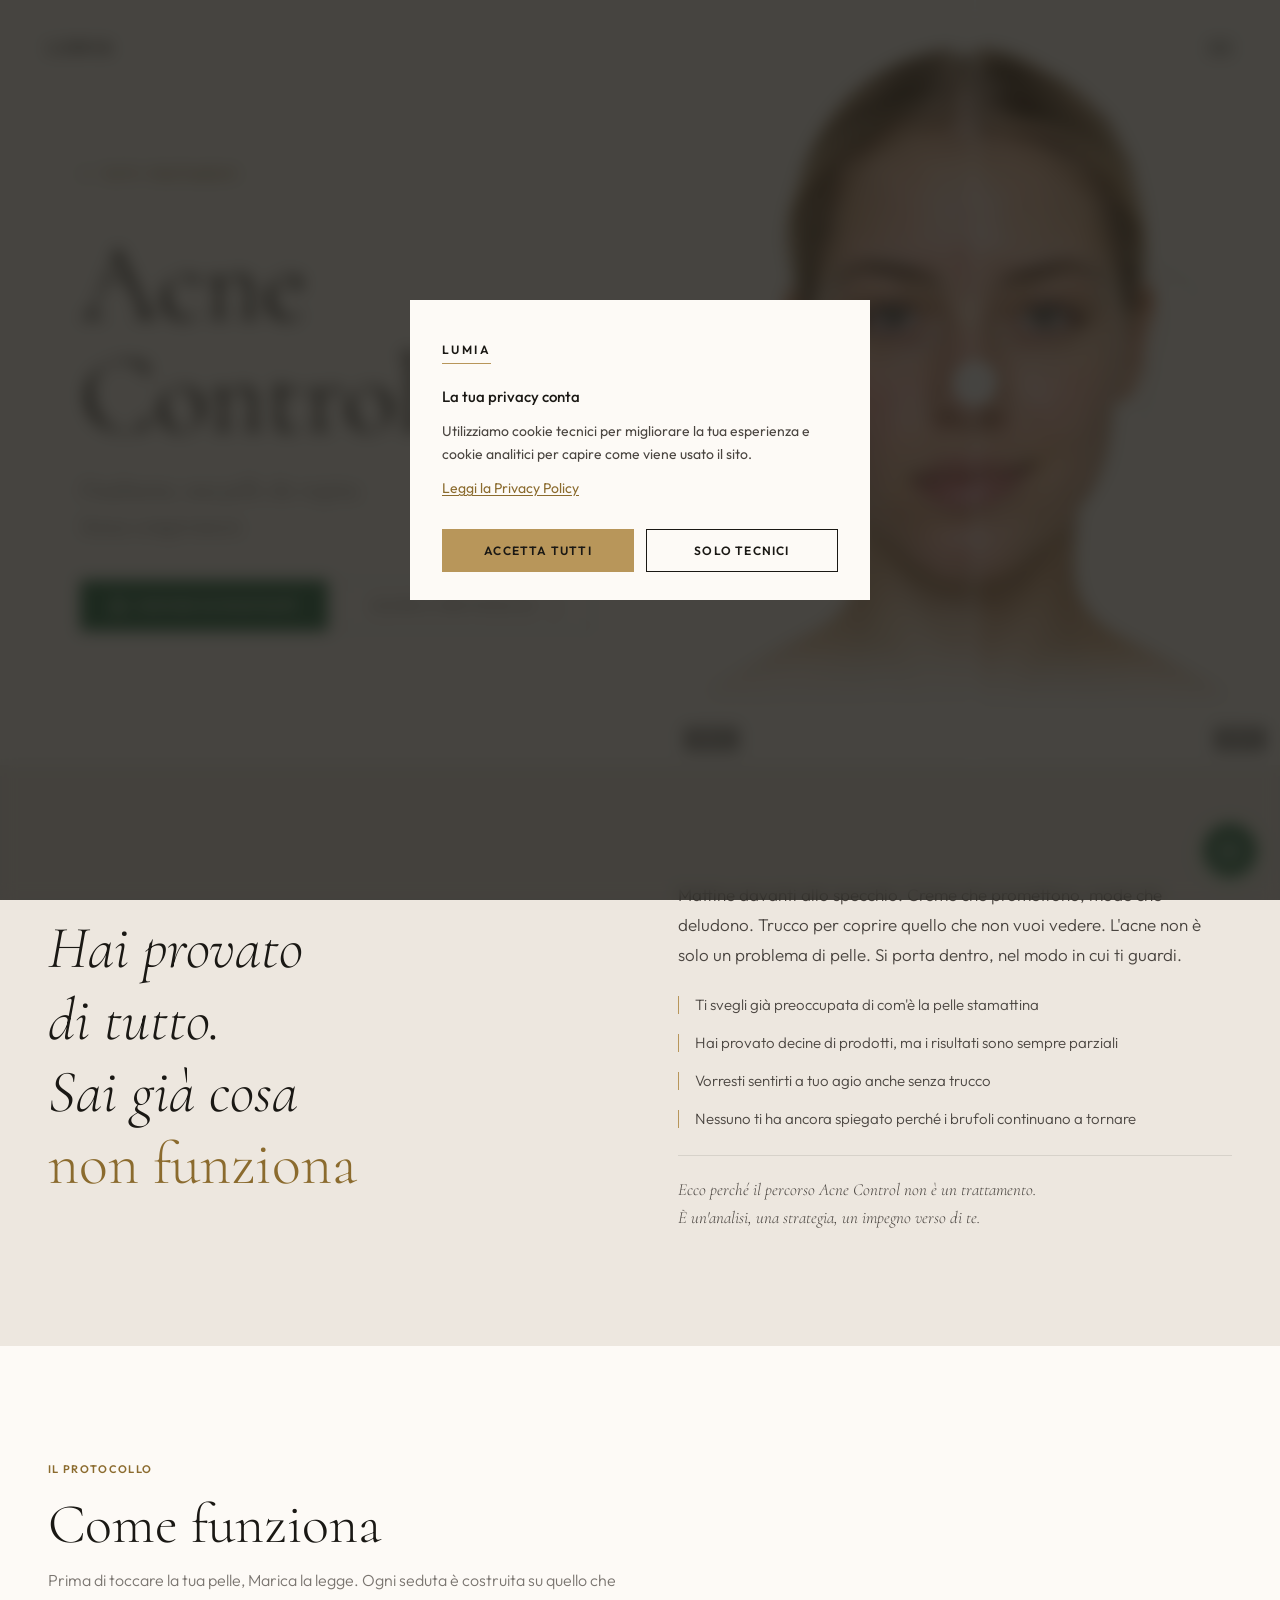
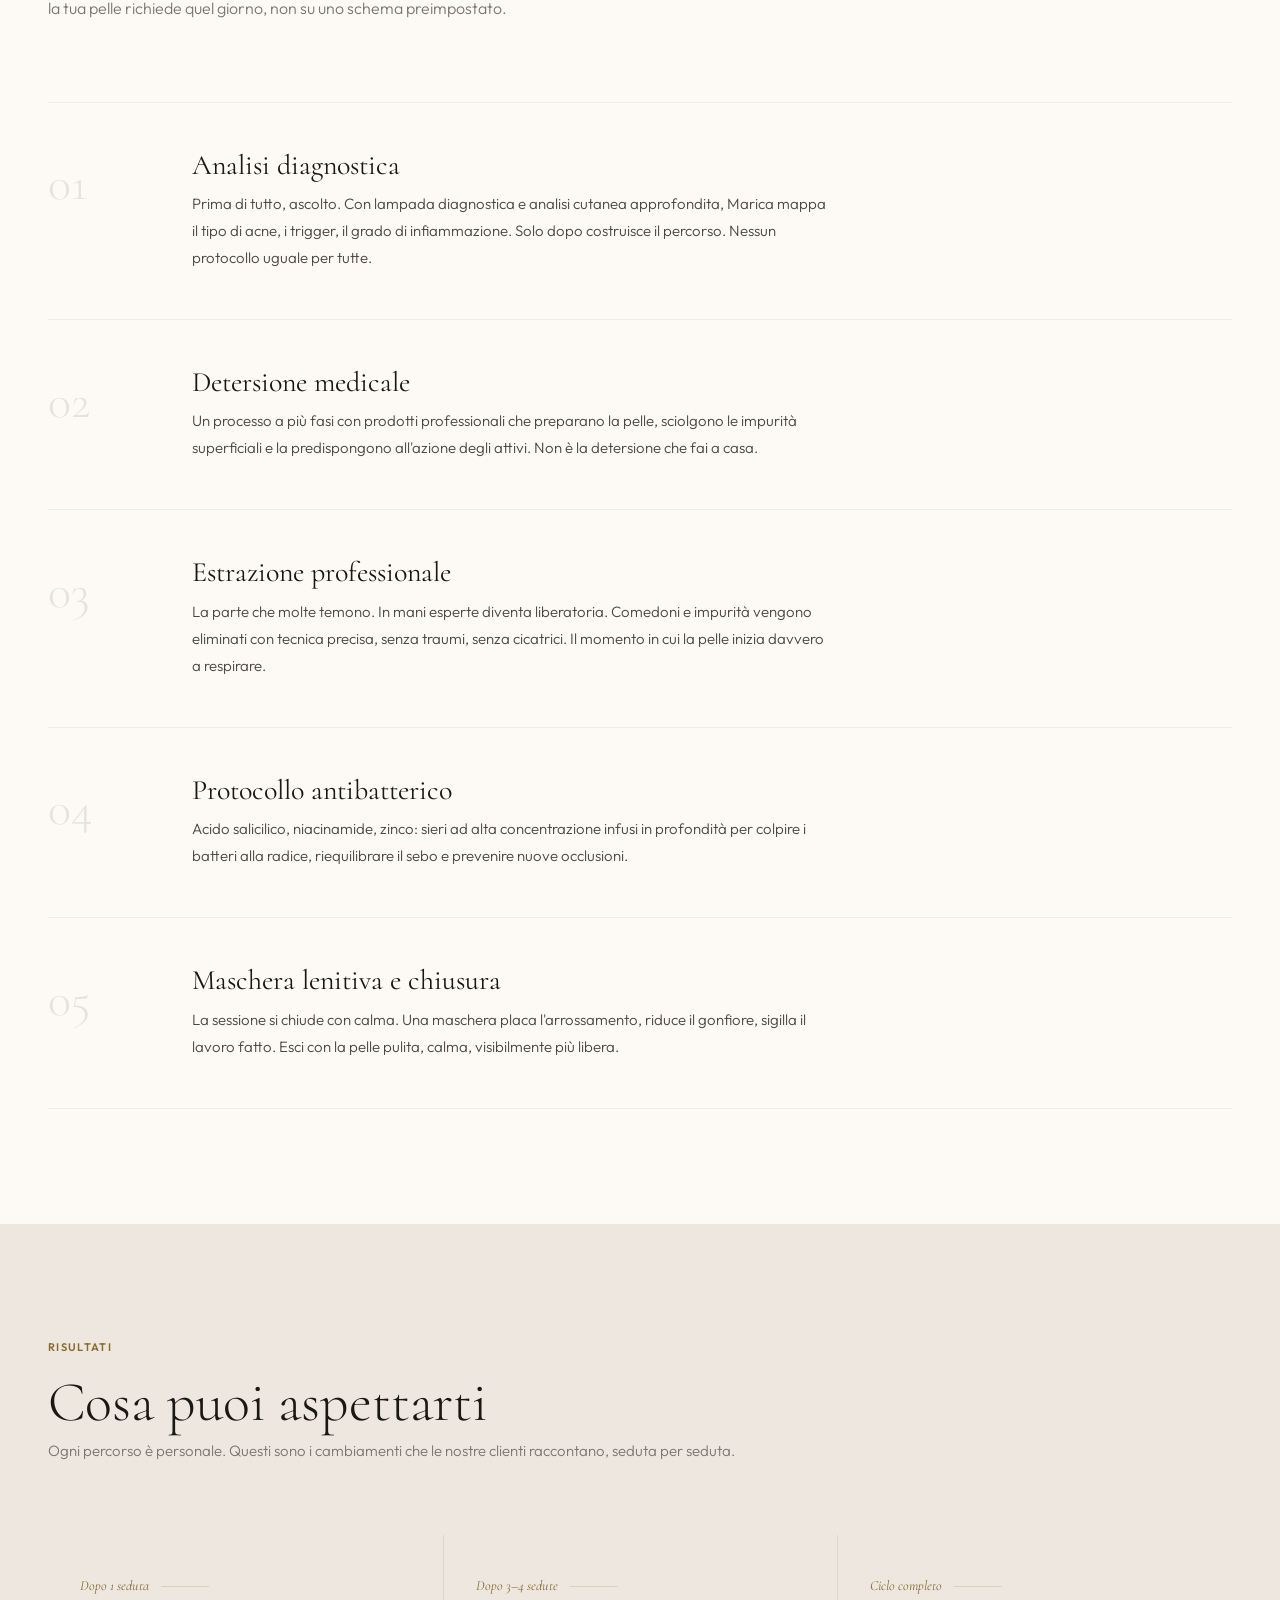
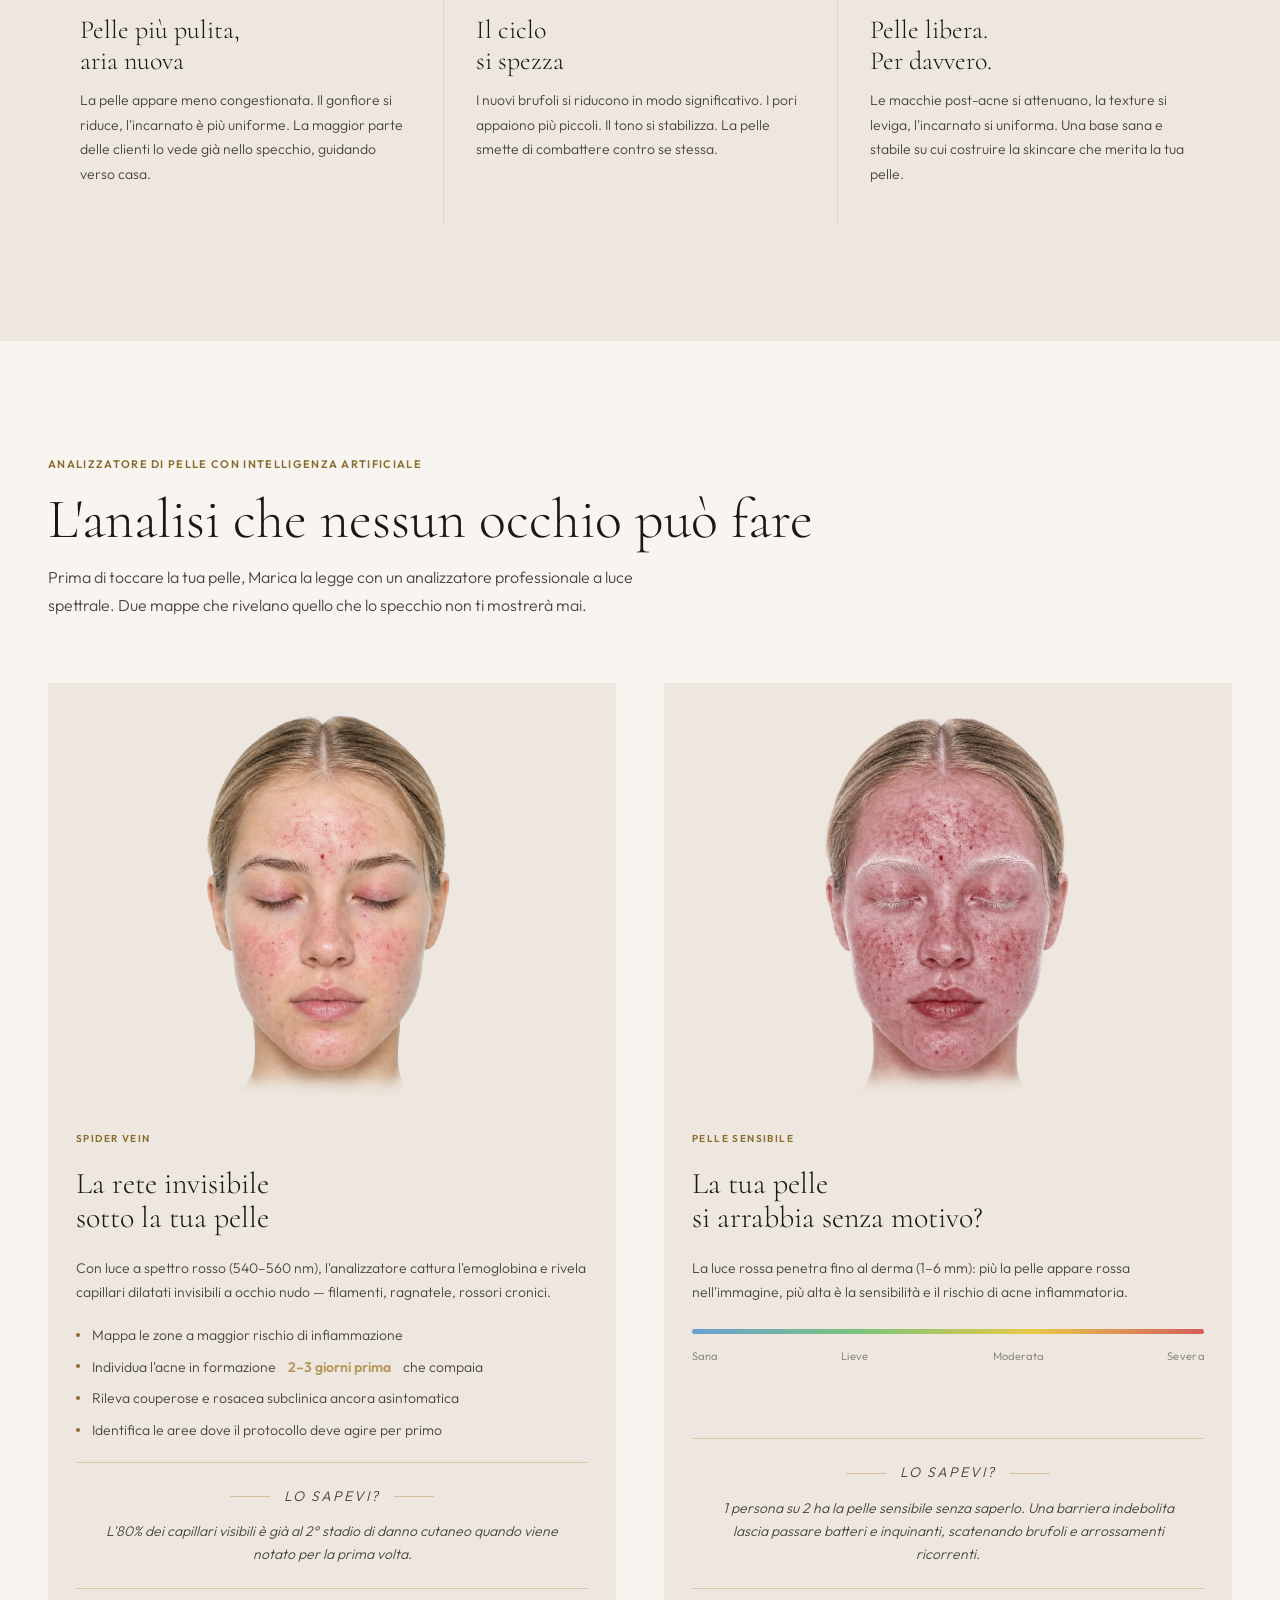
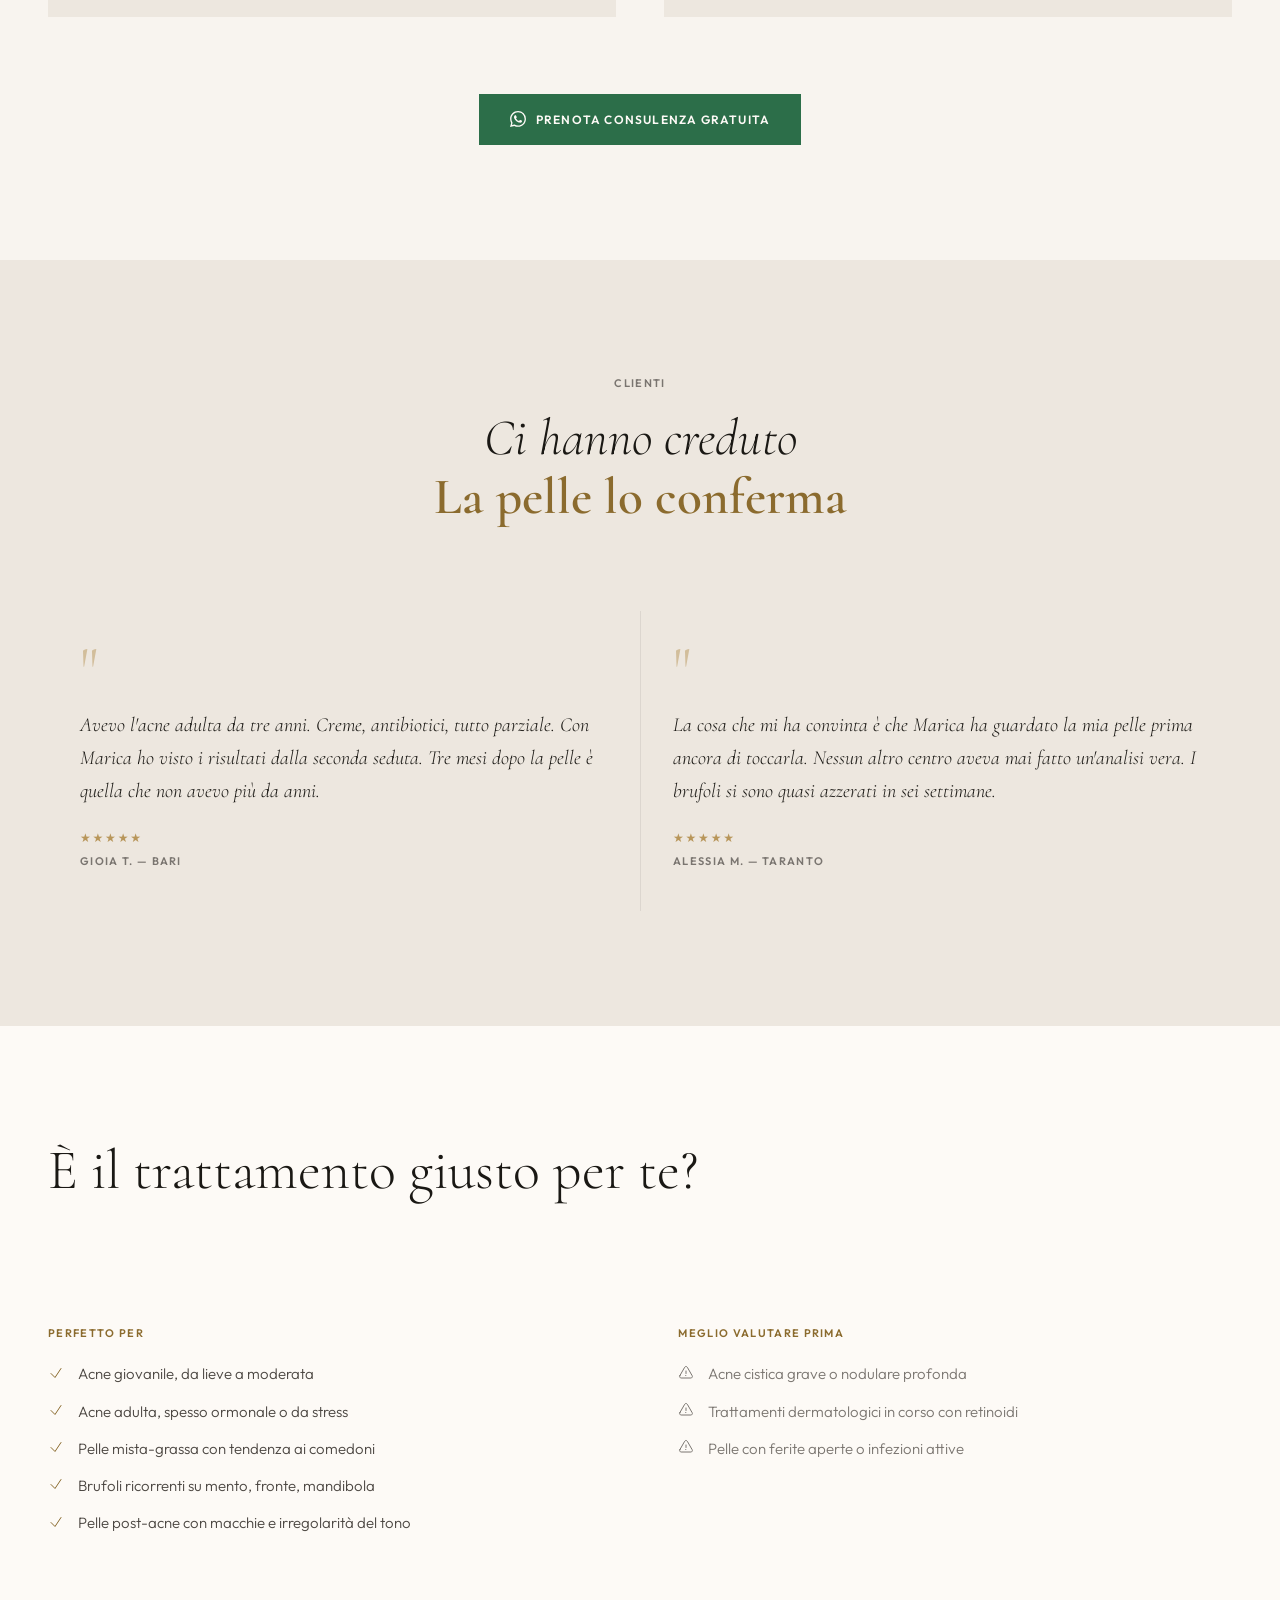
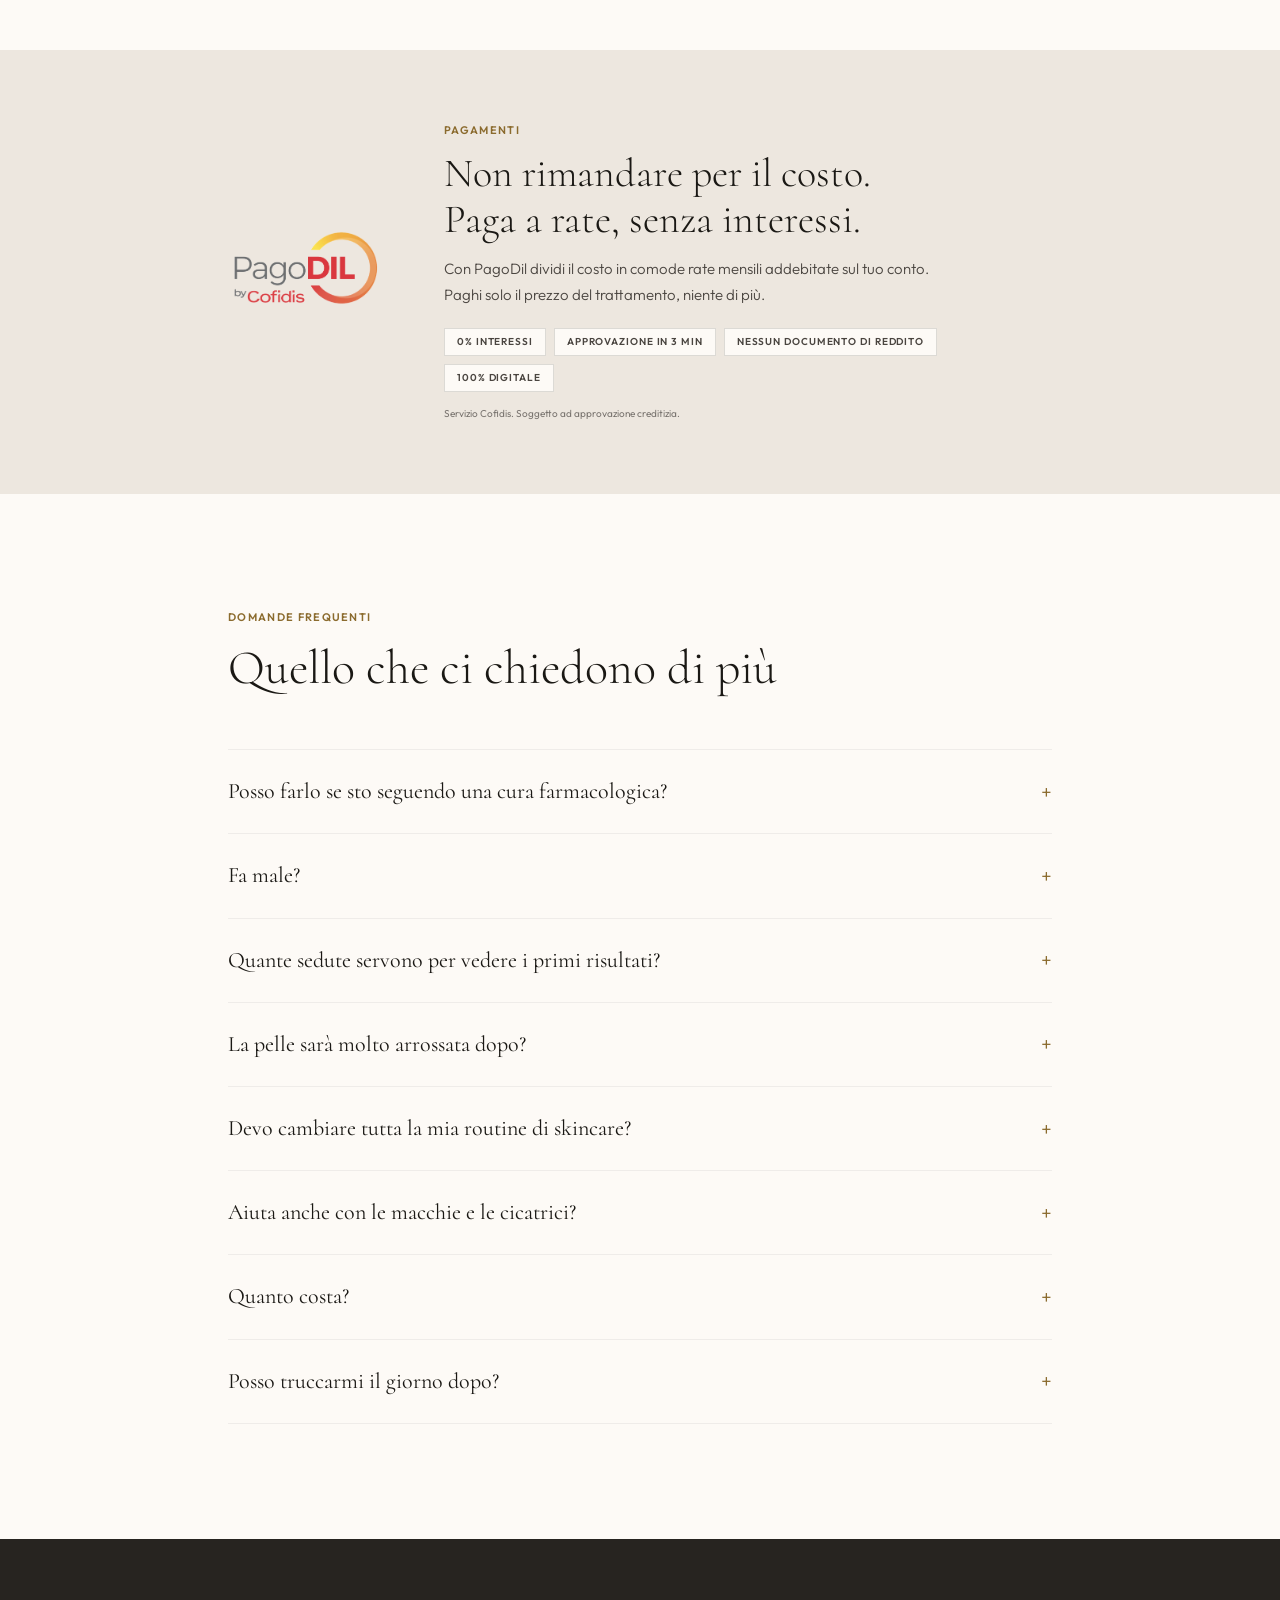
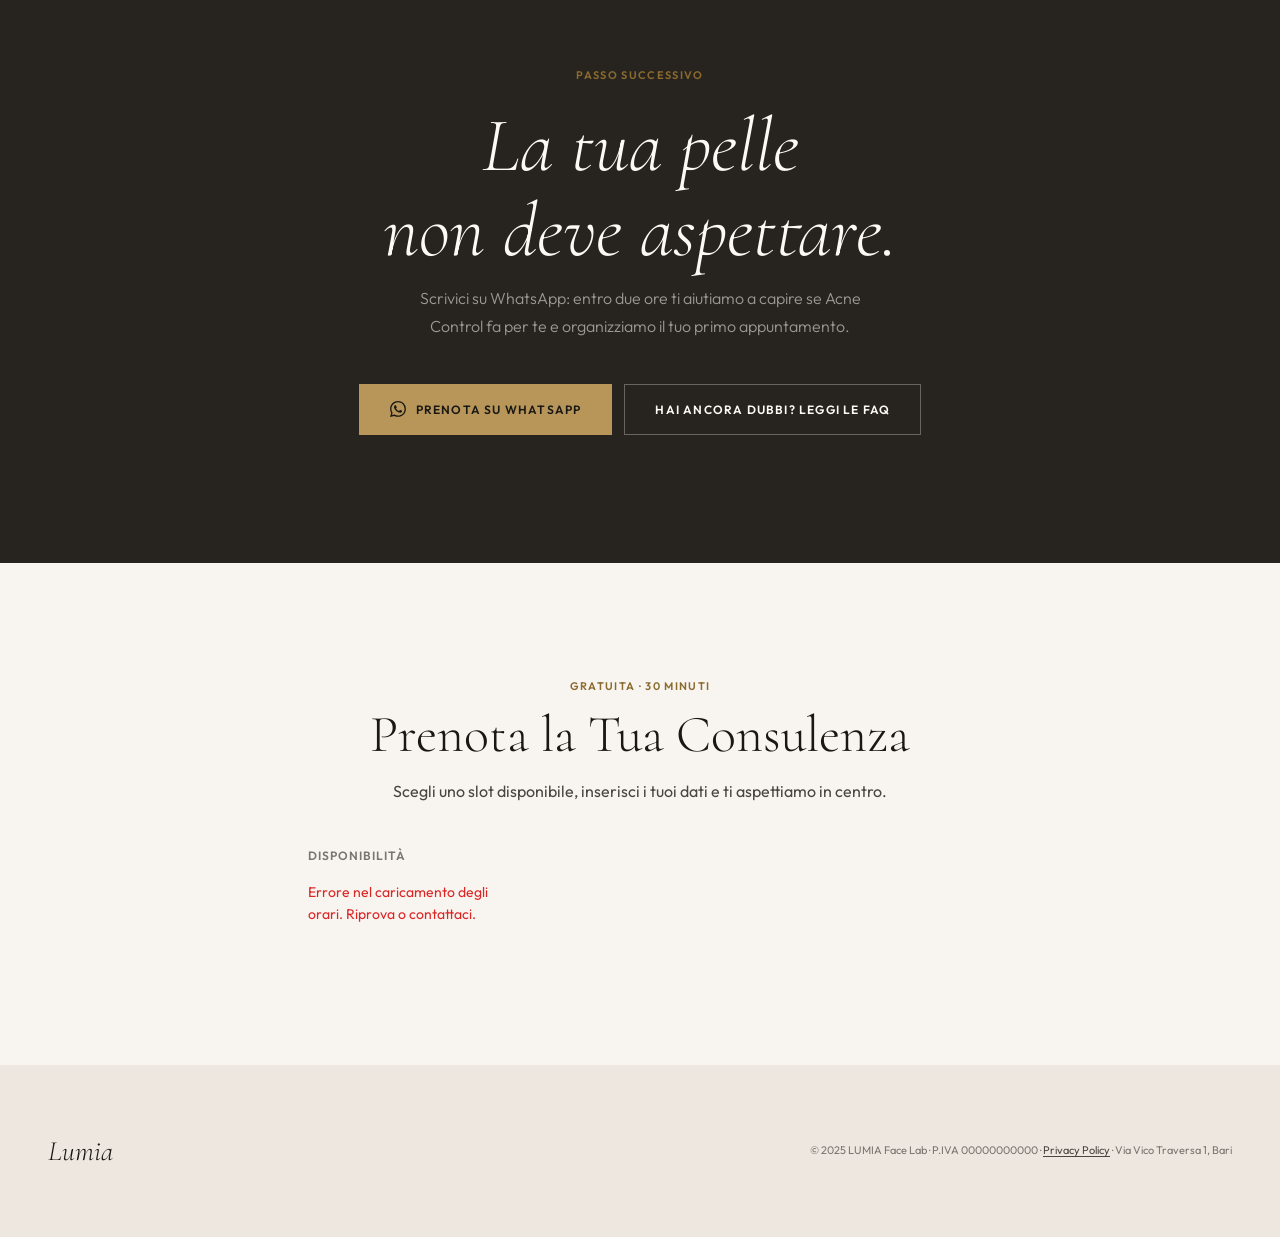
==== commit 8aaabc04: "feat: aggiungi form consulenza gratuita su tutte le landing page Crea consulenza.js (auto-inject) + " ====
--- a/acne-control.html
+++ b/acne-control.html
@@ -1363,5 +1363,7 @@
 })();
 </script>
 
+
+  <script src="consulenza.js"></script>
 </body>
 </html>
